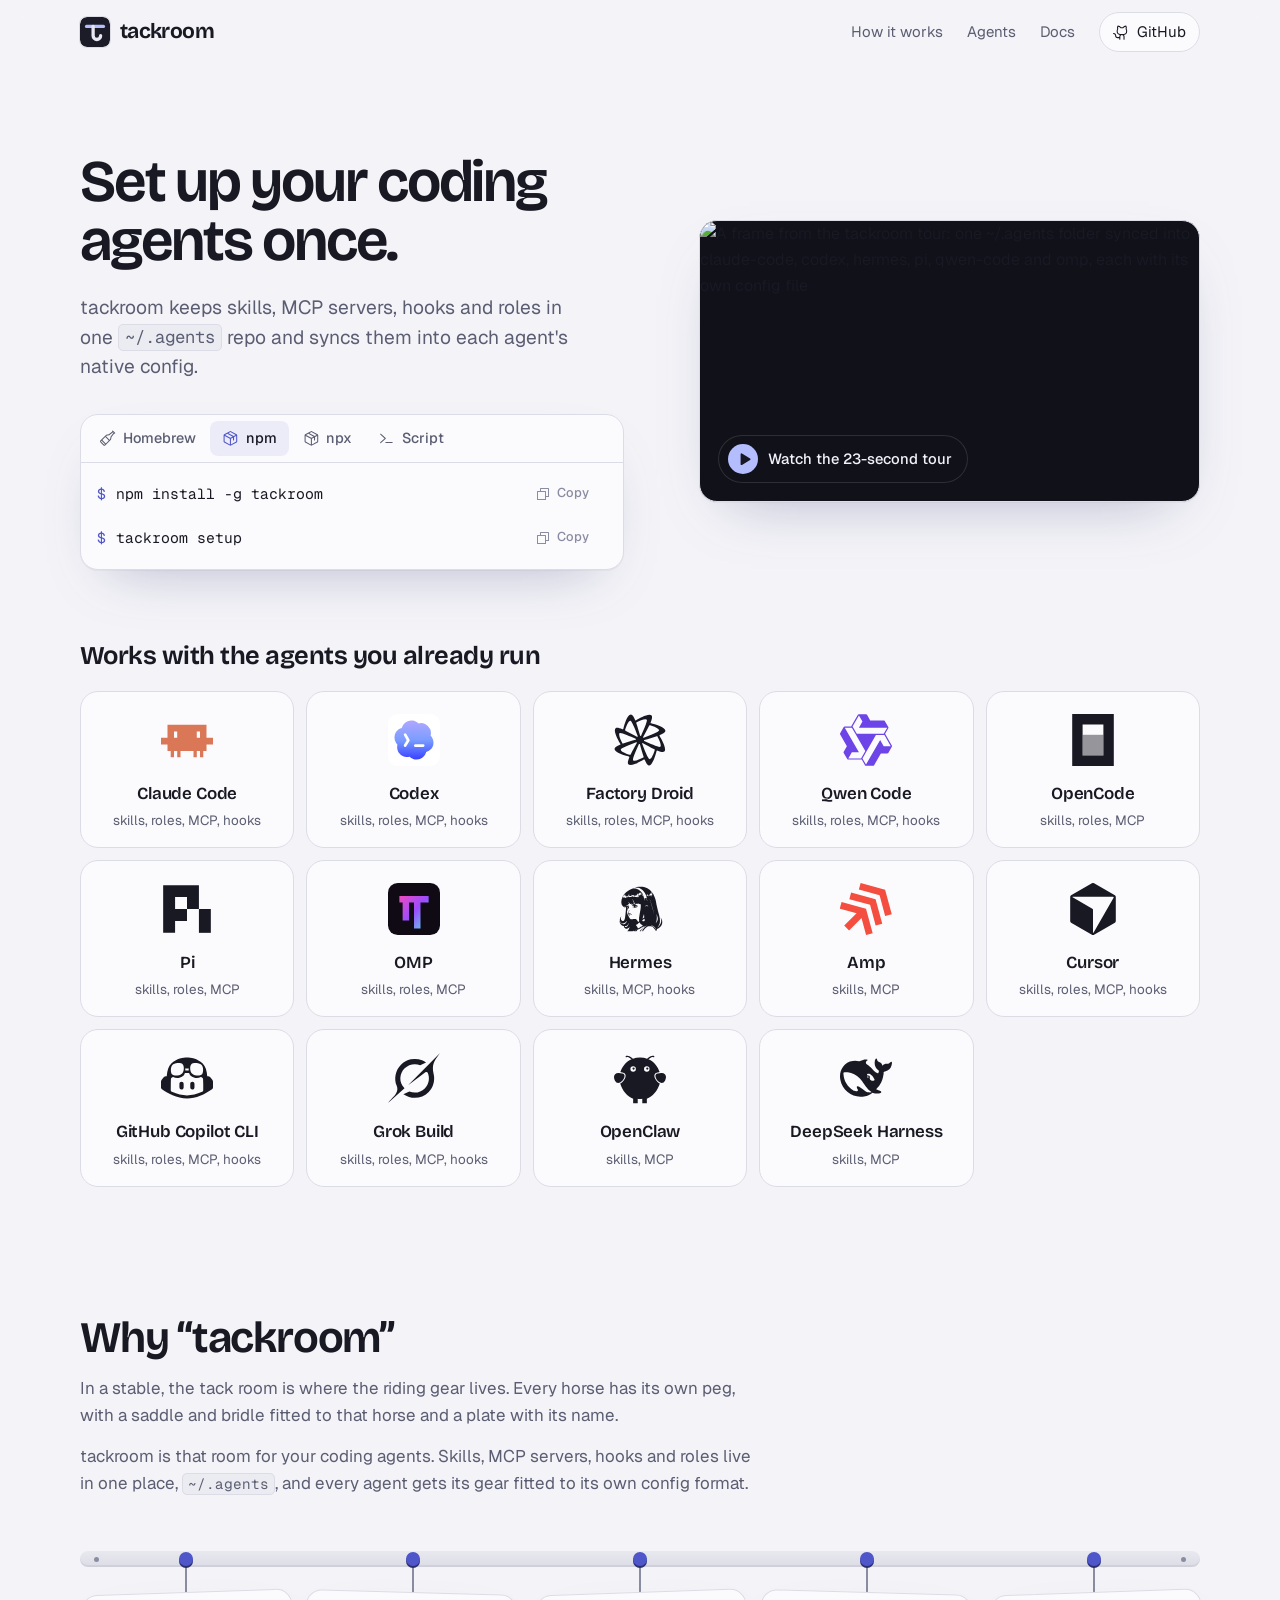
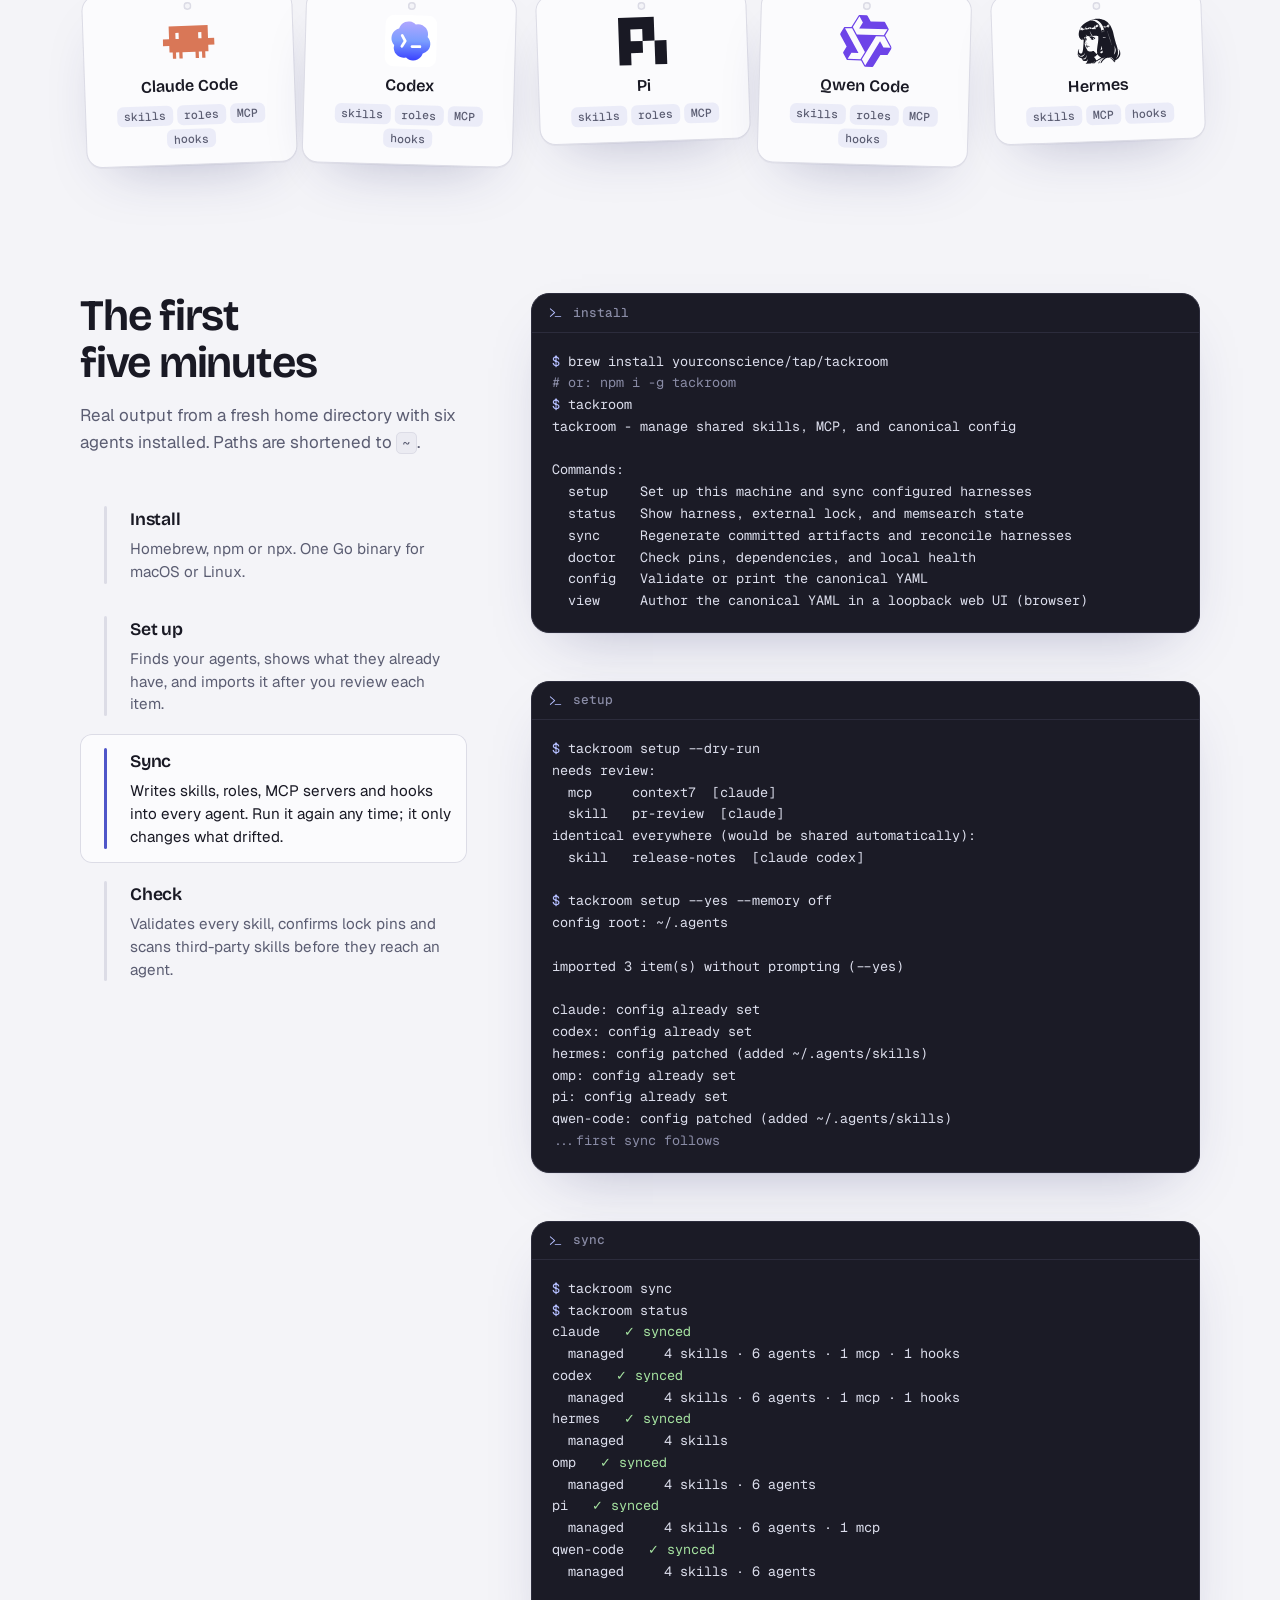
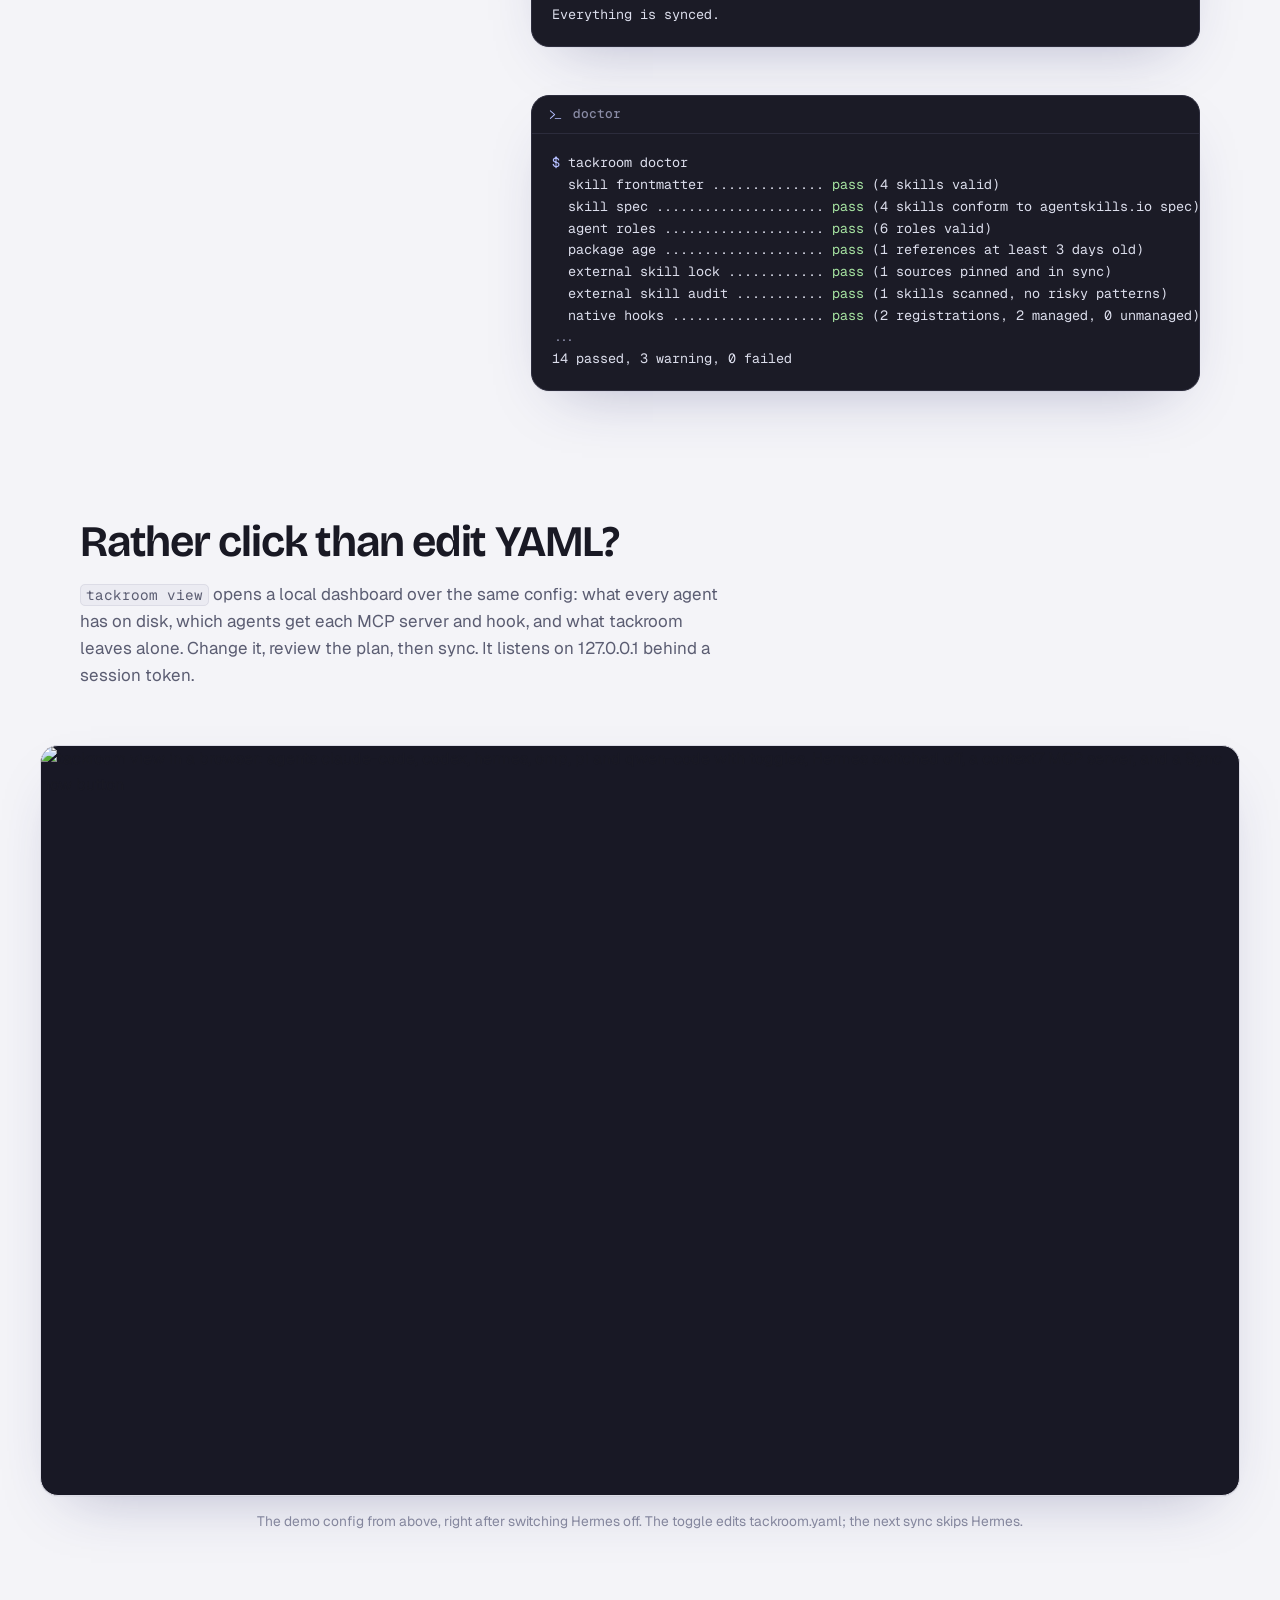
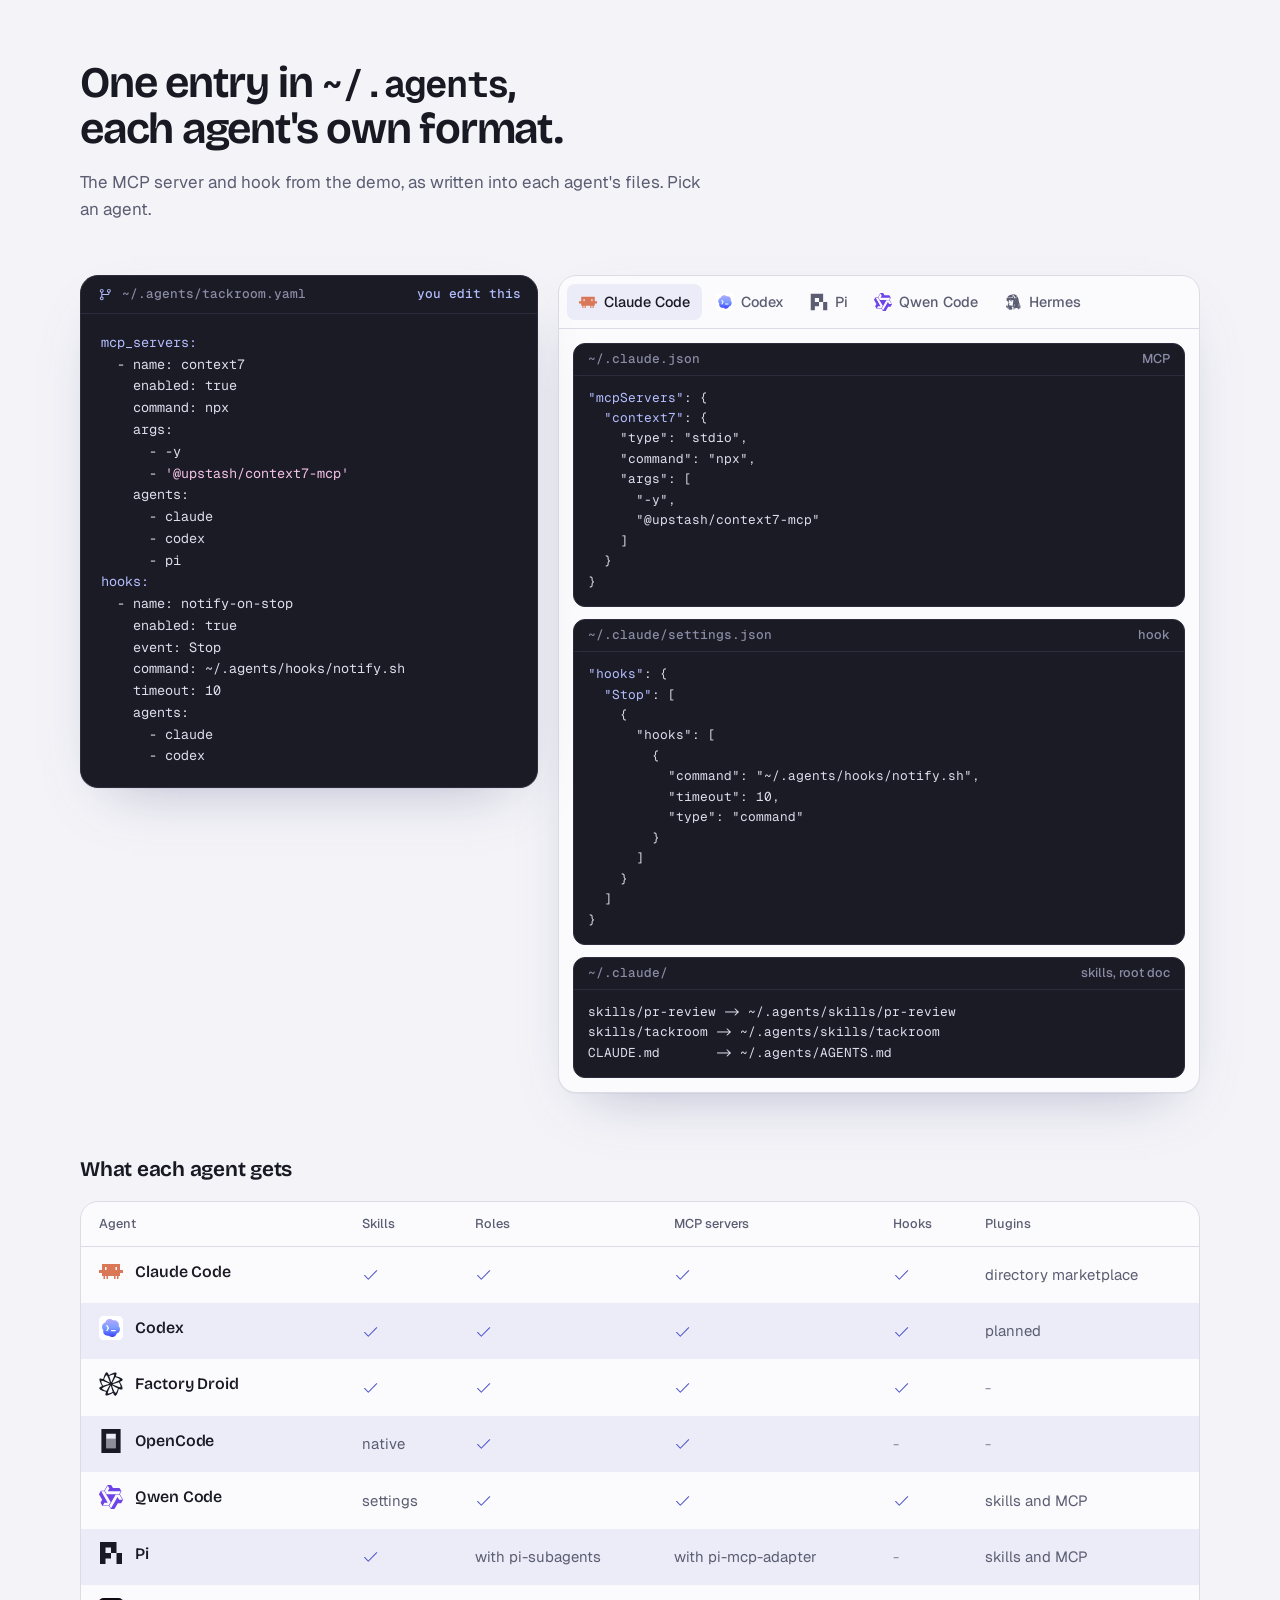
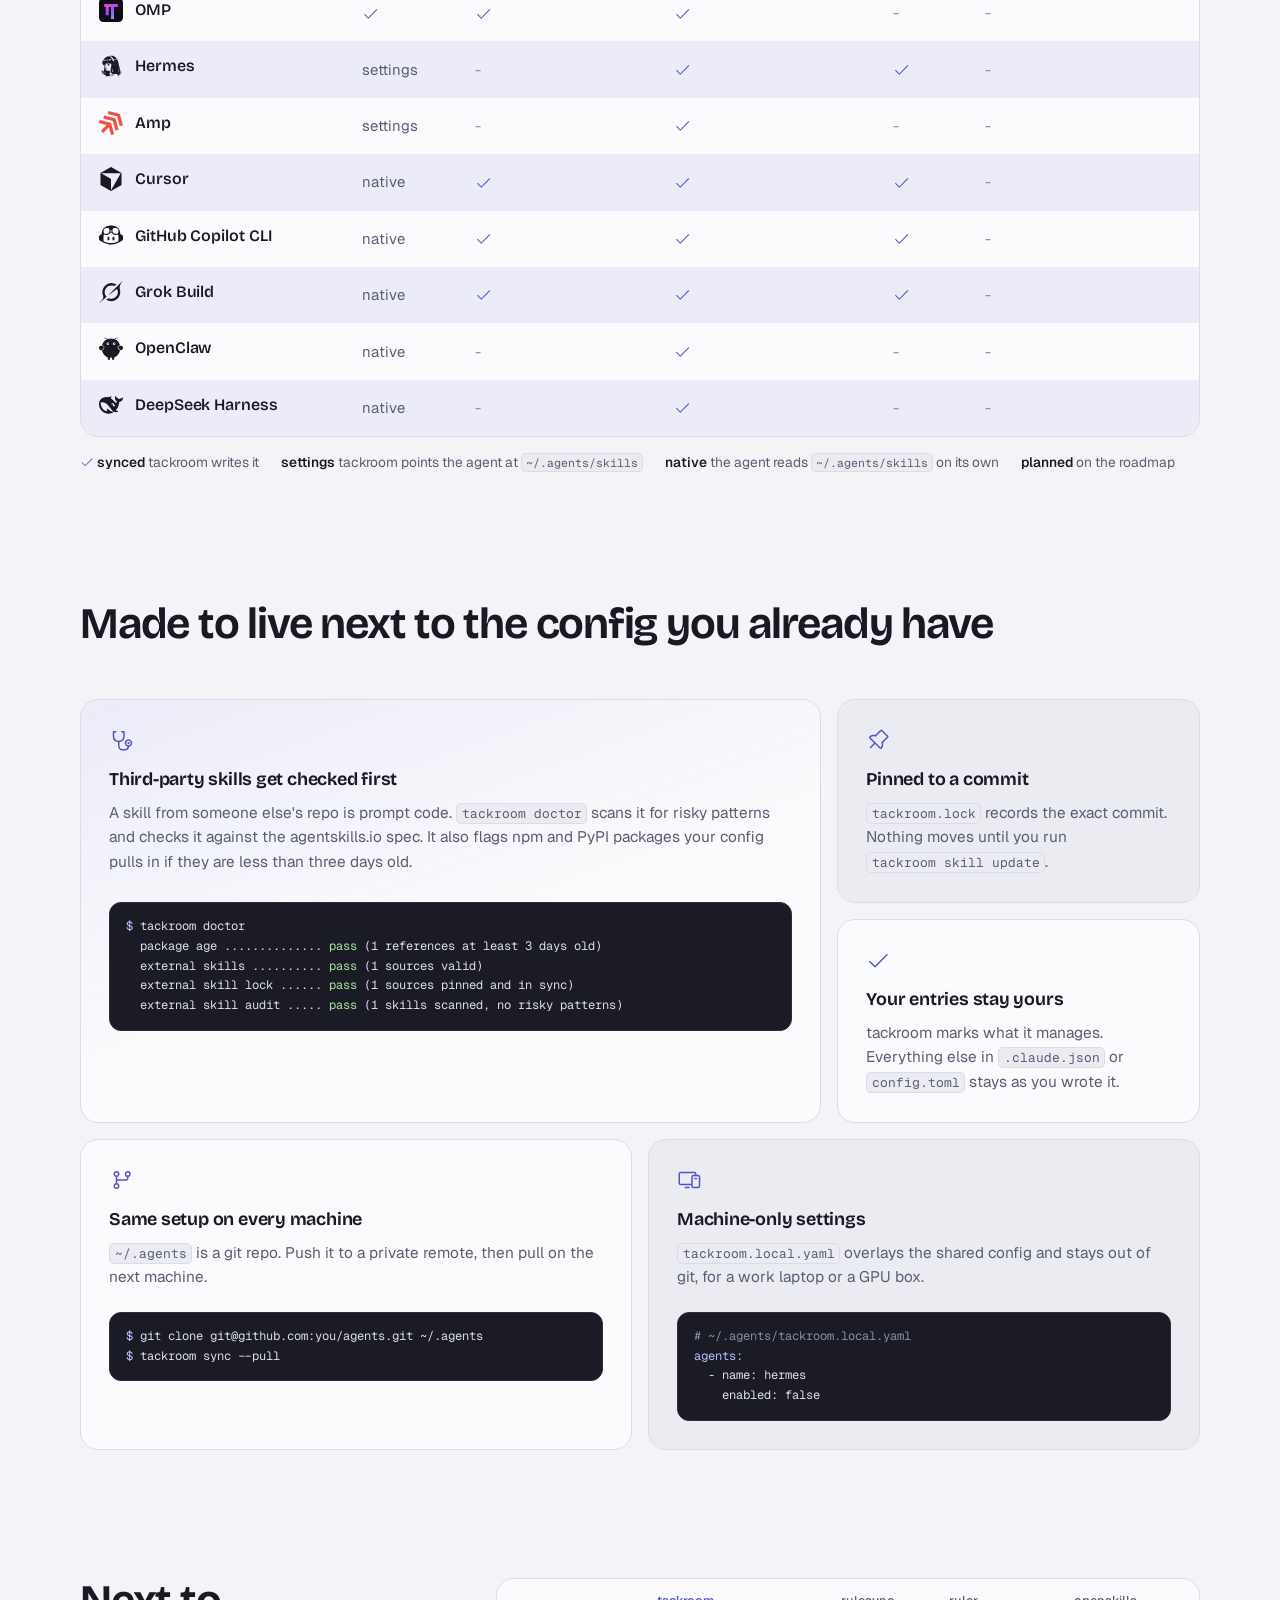
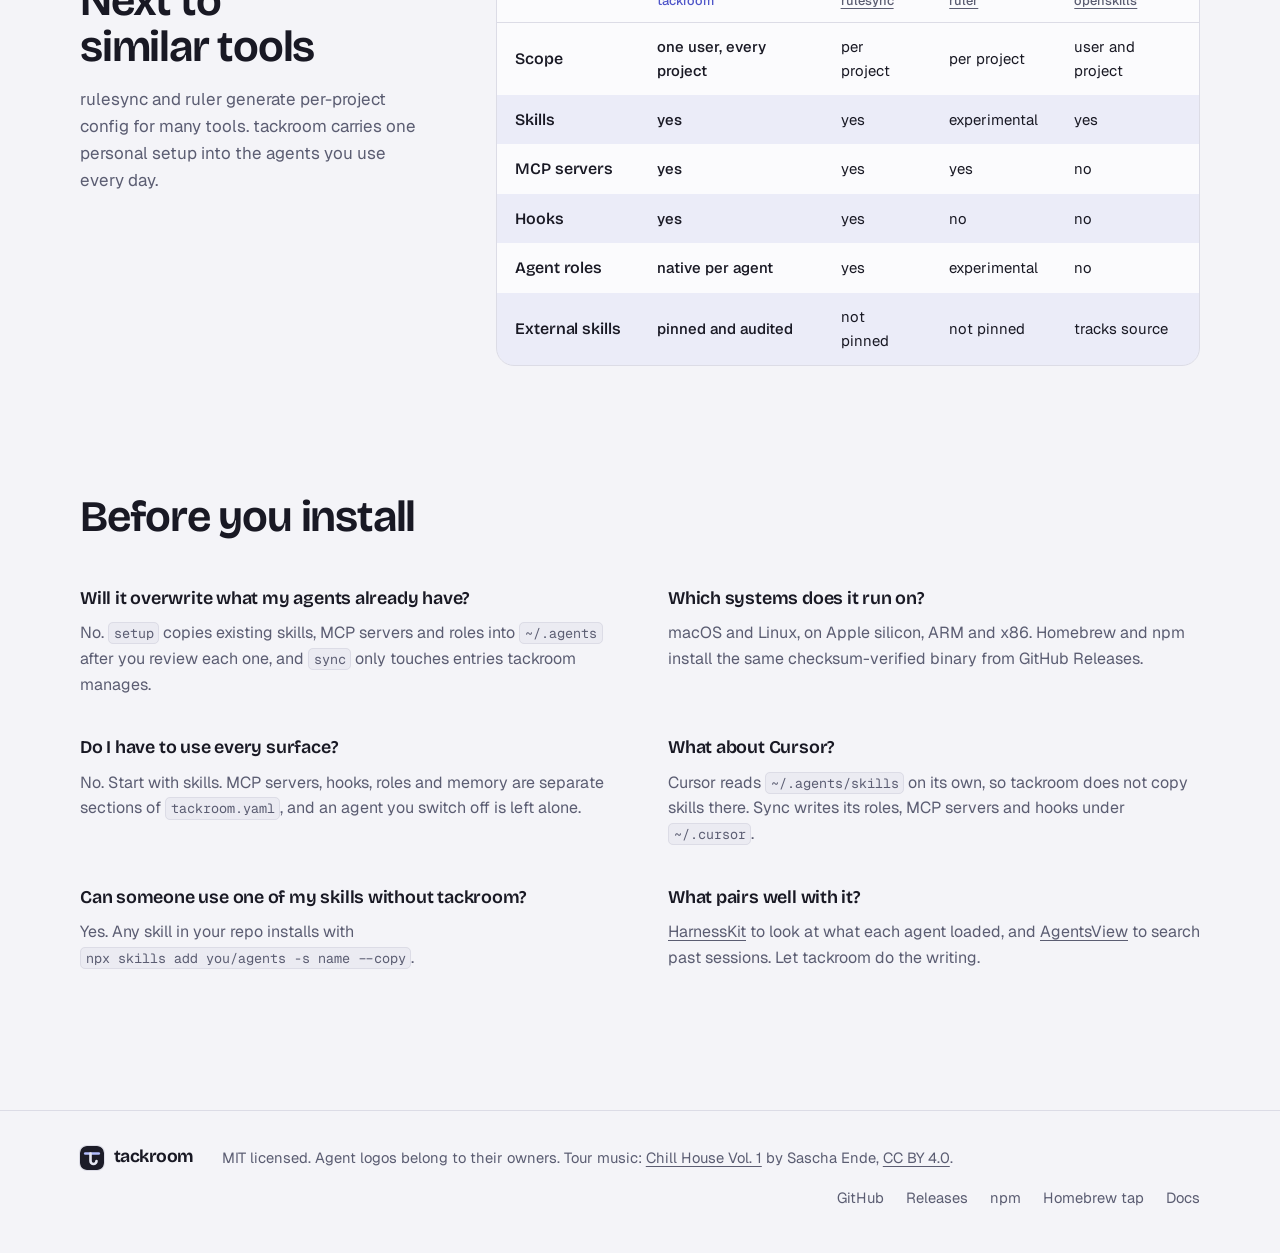
==== docs/site/index.html @ 09703a23 "Make the first setup succeed on an existing multi-agent home (#209) Co-authored-by: Kirill Korikov <" ====
<!doctype html>
<html lang="en">
<head>
<meta charset="utf-8">
<meta name="viewport" content="width=device-width, initial-scale=1, viewport-fit=cover">
<title>tackroom: one ~/.agents repo for every coding agent</title>
<meta name="description" content="tackroom keeps skills, MCP servers, hooks and roles in one ~/.agents repo and syncs them into each coding agent's native config. Install with Homebrew or npm.">
<meta name="color-scheme" content="light dark">
<meta name="theme-color" content="#f4f4f8" media="(prefers-color-scheme: light)">
<meta name="theme-color" content="#13131b" media="(prefers-color-scheme: dark)">
<meta property="og:title" content="tackroom">
<meta property="og:description" content="One ~/.agents repo, synced into Claude Code, Codex, Pi, Qwen Code, Hermes and more, in each agent's own format.">
<meta property="og:type" content="website">
<meta property="og:url" content="https://yourconscience.github.io/tackroom/">
<meta property="og:image" content="https://yourconscience.github.io/tackroom/brag.jpg">
<meta name="twitter:card" content="summary_large_image">
<link rel="icon" href="data:image/svg+xml,%3Csvg xmlns=%22http://www.w3.org/2000/svg%22 viewBox=%220 0 64 64%22%3E%3Crect width=%2264%22 height=%2264%22 rx=%2215%22 fill=%22%231c1c28%22/%3E%3Cpath d=%22M14 20H50%22 stroke=%22%23b4befe%22 stroke-width=%227%22 stroke-linecap=%22round%22/%3E%3Cpath d=%22M28 20V40a8 8 0 0 0 16 0%22 fill=%22none%22 stroke=%22%23e6e7f2%22 stroke-width=%227%22 stroke-linecap=%22round%22/%3E%3C/svg%3E">
<link rel="preconnect" href="https://fonts.googleapis.com">
<link rel="preconnect" href="https://fonts.gstatic.com" crossorigin>
<link href="https://fonts.googleapis.com/css2?family=Bricolage+Grotesque:opsz,wght@12..96,500..700&family=Geist:wght@400..600&family=Geist+Mono:wght@400..500&display=swap" rel="stylesheet">
<link rel="preload" as="image" href="brag.jpg">
<style>
  :root {
    --bg: #f4f4f8;
    --bg-2: #ebebf2;
    --surface: #fbfbfd;
    --line: #dcdce6;
    --text: #191924;
    --muted: #5b5d72;
    --faint: #8a8ca1;
    --accent: #4f56c9;
    --accent-ink: #fbfbfd;
    --accent-soft: rgba(79, 86, 201, .09);
    --code-bg: #1b1b26;
    --code-line: #2c2c3c;
    --code-text: #dcdeec;
    --code-dim: #8a8ca6;
    --code-ok: #a6e3a1;
    --code-warn: #f9e2af;
    --code-key: #b4befe;
    --shadow: 0 1px 0 rgba(30, 30, 60, .04), 0 24px 60px -30px rgba(40, 44, 110, .35);
    --r-lg: 18px;
    --r-md: 12px;
    --r-sm: 8px;
    --gutter: clamp(16px, 4vw, 40px);
    --display: "Bricolage Grotesque", ui-sans-serif, system-ui, sans-serif;
    --sans: "Geist", ui-sans-serif, system-ui, -apple-system, sans-serif;
    --mono: "Geist Mono", ui-monospace, "SF Mono", Menlo, monospace;
    --ease: cubic-bezier(.16, 1, .3, 1);
    --hermes-bg: transparent;
    --hermes-ink: currentColor;
  }
  @media (prefers-color-scheme: dark) {
    :root {
      --bg: #13131b;
      --bg-2: #181822;
      --surface: #1c1c28;
      --line: #2a2a39;
      --text: #e6e7f2;
      --muted: #a0a2b9;
      --faint: #6f7189;
      --accent: #b4befe;
      --accent-ink: #171725;
      --accent-soft: rgba(180, 190, 254, .08);
      --code-bg: #171721;
      --code-line: #272735;
      --shadow: 0 1px 0 rgba(255, 255, 255, .03), 0 30px 70px -34px rgba(0, 0, 0, .7);
      --hermes-bg: #f5f5f7;
      --hermes-ink: #141418;
    }
  }

  *, *::before, *::after { box-sizing: border-box; }
  html { scroll-behavior: smooth; -webkit-text-size-adjust: 100%; }
  body {
    margin: 0;
    background: var(--bg);
    color: var(--text);
    font: 400 16px/1.6 var(--sans);
    -webkit-font-smoothing: antialiased;
    text-rendering: optimizeLegibility;
  }
  img, video { display: block; max-width: 100%; height: auto; }
  a { color: inherit; text-underline-offset: 3px; text-decoration-thickness: 1px; }
  a:hover { color: var(--accent); }
  :focus-visible { outline: 2px solid var(--accent); outline-offset: 3px; border-radius: 4px; }
  code { font-family: var(--mono); font-size: .9em; }
  p code, li code, dd code, td code { padding: .08em .35em; border-radius: 5px; background: var(--bg-2); border: 1px solid var(--line); font-size: .84em; white-space: nowrap; }
  h1, h2, h3 { font-family: var(--display); font-weight: 650; margin: 0; text-wrap: balance; }
  h2 { font-size: clamp(1.85rem, 3.4vw, 2.75rem); line-height: 1.06; letter-spacing: -.028em; }
  h3 { font-size: 1.12rem; letter-spacing: -.012em; line-height: 1.25; }
  p { margin: 0; text-wrap: pretty; }
  .icon { width: 1em; height: 1em; fill: currentColor; flex: none; }
  .sr-only { position: absolute; width: 1px; height: 1px; padding: 0; margin: -1px; overflow: hidden; clip: rect(0 0 0 0); white-space: nowrap; border: 0; }
  .skip { position: absolute; left: 12px; top: -48px; padding: 8px 14px; border-radius: var(--r-sm); background: var(--accent); color: var(--accent-ink); z-index: 20; }
  .skip:focus { top: 12px; }

  .wrap { width: 100%; max-width: 1200px; margin-inline: auto; padding-inline: var(--gutter); }
  section { padding-block: clamp(72px, 10vw, 128px) 0; }
  .lead { color: var(--muted); font-size: 1.06rem; max-width: 60ch; margin-top: 16px; }
  .note { color: var(--faint); font-size: .86rem; margin-top: 14px; }

  /* nav */
  .nav { position: sticky; top: 0; z-index: 10; background: color-mix(in srgb, var(--bg) 82%, transparent); backdrop-filter: saturate(1.4) blur(12px); -webkit-backdrop-filter: saturate(1.4) blur(12px); border-bottom: 1px solid transparent; transition: border-color .3s var(--ease); }
  .nav.is-stuck { border-bottom-color: var(--line); }
  .nav .wrap { display: flex; align-items: center; gap: 28px; height: 64px; }
  .brand { font-family: var(--display); font-weight: 680; font-size: 1.32rem; letter-spacing: -.03em; text-decoration: none; }
  .brand:hover { color: inherit; }
  .nav-links { display: flex; gap: 24px; margin-left: auto; align-items: center; font-size: .94rem; color: var(--muted); }
  .nav-links a { text-decoration: none; }
  .nav-links .gh { display: inline-flex; align-items: center; gap: 7px; padding: 7px 13px; border: 1px solid var(--line); border-radius: 999px; color: var(--text); background: var(--surface); transition: border-color .2s var(--ease), transform .2s var(--ease); }
  .nav-links .gh:hover { border-color: var(--accent); }
  .nav-links .gh:active { transform: translateY(1px); }
  .nav-links .gh .icon { font-size: 1.05rem; }

  /* hero */
  .hero { display: grid; grid-template-columns: minmax(0, 1.12fr) minmax(0, 1fr); gap: clamp(32px, 4.5vw, 64px); align-items: center; padding-block: clamp(40px, 7vw, 88px) 0; }
  .hero h1 { font-size: clamp(2.6rem, 4.6vw, 3.9rem); line-height: 1; letter-spacing: -.038em; font-weight: 640; }
  .hero .sub { margin-top: 22px; font-size: clamp(1.06rem, 1.5vw, 1.2rem); line-height: 1.55; color: var(--muted); max-width: 34rem; }
  .hero .sub code { font-size: .9em; }

  .install { margin-top: 32px; max-width: 34rem; border: 1px solid var(--line); border-radius: var(--r-lg); background: var(--surface); box-shadow: var(--shadow); overflow: hidden; }
  .tabs { display: flex; gap: 2px; padding: 6px; border-bottom: 1px solid var(--line); overflow-x: auto; scrollbar-width: none; }
  .tabs::-webkit-scrollbar { display: none; }
  .tab { appearance: none; border: 0; background: transparent; color: var(--muted); font: 500 .9rem/1 var(--sans); padding: 9px 12px; border-radius: var(--r-sm); cursor: pointer; display: inline-flex; align-items: center; gap: 7px; white-space: nowrap; transition: color .2s var(--ease), background .2s var(--ease); }
  .tab .icon { font-size: 1.05rem; }
  .tab:hover { color: var(--text); }
  .tab[aria-selected="true"] { color: var(--text); background: var(--accent-soft); }
  .tab[aria-selected="true"] .icon { color: var(--accent); }
  .cmds { padding: 10px 8px 10px 16px; display: grid; grid-template-columns: minmax(0, 1fr); gap: 2px; }
  .cmd { display: flex; align-items: center; gap: 10px; min-height: 42px; font-family: var(--mono); font-size: .92rem; }
  .cmd .p { color: var(--accent); user-select: none; }
  .cmd code { flex: 1; min-width: 0; overflow-x: auto; white-space: nowrap; scrollbar-width: none; font-size: 1em; transition: opacity .18s var(--ease), transform .25s var(--ease); }
  .cmd code::-webkit-scrollbar { display: none; }
  .cmd code.is-swapping { opacity: 0; transform: translateY(4px); }
  .cmd[hidden] { display: none; }
  .copy { appearance: none; flex: none; display: inline-flex; align-items: center; gap: 6px; height: 34px; padding: 0 11px; border: 1px solid transparent; border-radius: var(--r-sm); background: transparent; color: var(--faint); font: 500 .8rem/1 var(--sans); cursor: pointer; transition: color .2s var(--ease), background .2s var(--ease), border-color .2s var(--ease), transform .12s var(--ease); }
  .copy:hover { color: var(--text); background: var(--bg-2); }
  .copy:active { transform: scale(.96); }
  .copy .icon { font-size: 1rem; }
  .copy .ok { display: none; }
  .copy.is-done { color: var(--accent); }
  .copy.is-done .ok { display: block; }
  .copy.is-done .cp { display: none; }
  .copy .label { min-width: 3.6em; text-align: left; }

  .film { position: relative; margin: 0; border-radius: var(--r-lg); overflow: hidden; background: #11111a; box-shadow: var(--shadow); border: 1px solid var(--line); aspect-ratio: 16 / 9; }
  .film > button { all: unset; position: absolute; inset: 0; cursor: pointer; display: block; }
  .film img, .film video { width: 100%; height: 100%; object-fit: cover; }
  .film img { transition: transform .9s var(--ease), filter .5s var(--ease); }
  .film > button:hover img { transform: scale(1.015); filter: brightness(1.04); }
  .play { position: absolute; left: 18px; bottom: 18px; display: inline-flex; align-items: center; gap: 10px; padding: 9px 16px 9px 10px; border-radius: 999px; background: rgba(19, 19, 27, .72); color: #f1f2fa; font: 500 .92rem/1 var(--sans); backdrop-filter: blur(10px); -webkit-backdrop-filter: blur(10px); box-shadow: inset 0 0 0 1px rgba(255, 255, 255, .12); transition: background .2s var(--ease), transform .2s var(--ease); }
  .play .disc { display: grid; place-items: center; width: 30px; height: 30px; border-radius: 50%; background: #b4befe; color: #171725; }
  .play .disc .icon { font-size: .9rem; margin-left: 2px; }
  .film > button:hover .play { background: rgba(19, 19, 27, .86); }
  .film > button:focus-visible { outline: 2px solid var(--accent); outline-offset: -4px; border-radius: var(--r-lg); }
  .film > button:active .play { transform: scale(.98); }


  /* brand mark */
  .brand { display: inline-flex; align-items: center; gap: 10px; }
  .brand .mark { width: 30px; height: 30px; flex: none; border-radius: 7px; box-shadow: 0 0 0 1px var(--line); }
  footer .brand .mark { width: 24px; height: 24px; }

  /* name: a rail of pegs, one nameplate per agent */
  .name { display: grid; gap: clamp(28px, 4vw, 44px); }
  .name-copy { display: grid; gap: 14px; max-width: 62ch; }
  .name-copy p { color: var(--muted); font-size: 1.06rem; }
  .wall { position: relative; padding-top: 10px; }
  .rail { position: absolute; left: 0; right: 0; top: 10px; height: 16px; border-radius: 8px; background: linear-gradient(180deg, color-mix(in srgb, var(--line) 60%, var(--surface)), var(--line)); box-shadow: inset 0 -2px 0 rgba(0, 0, 0, .06); display: flex; justify-content: space-between; padding: 0 14px; align-items: center; }
  .rail span { width: 5px; height: 5px; border-radius: 50%; background: var(--faint); }
  .pegs { list-style: none; margin: 0; padding: 0; display: grid; grid-template-columns: repeat(5, minmax(0, 1fr)); gap: 16px; position: relative; }
  .pegs li { display: flex; flex-direction: column; align-items: center; min-width: 0; }
  .peg { width: 14px; height: 14px; margin-top: 1px; border-radius: 50%; background: var(--accent); box-shadow: 0 2px 0 color-mix(in srgb, var(--accent) 55%, #000); position: relative; z-index: 1; }
  .cord { width: 2px; height: 26px; background: var(--faint); }
  .plate { width: 100%; display: flex; flex-direction: column; align-items: center; gap: 6px; padding: 22px 12px 16px; border-radius: 16px; border: 1px solid var(--line); background: var(--surface); box-shadow: var(--shadow); position: relative; transform-origin: 50% -26px; transition: transform .5s var(--ease); }
  .plate::before { content: ""; position: absolute; top: 9px; left: 50%; width: 8px; height: 8px; margin-left: -4px; border-radius: 50%; background: var(--bg); box-shadow: inset 0 0 0 1.5px var(--line); }
  .pegs li:nth-child(odd) .plate { transform: rotate(-2deg); }
  .pegs li:nth-child(even) .plate { transform: rotate(1.6deg); }
  .pegs li:hover .plate { transform: rotate(0); }
  .plate b { font-family: var(--display); font-weight: 600; font-size: 1.02rem; text-align: center; }
  .gear { display: flex; flex-wrap: wrap; justify-content: center; gap: 4px; }
  .gear i { font: 500 .72rem/1 var(--mono); font-style: normal; color: var(--muted); padding: 4px 7px; border-radius: 6px; background: var(--accent-soft); }
  @media (max-width: 920px) { .pegs { grid-template-columns: repeat(3, minmax(0, 1fr)); row-gap: 8px; } .rail { display: none; } }
  @media (max-width: 560px) { .pegs { grid-template-columns: repeat(2, minmax(0, 1fr)); } .pegs li:last-child:nth-child(odd) { grid-column: 1 / -1; } .pegs li:last-child:nth-child(odd) .plate { max-width: calc(50% - 8px); } }

  /* agent board */
  .board { padding-block: clamp(48px, 6vw, 72px) 0; }
  .board-title { font-size: clamp(1.3rem, 2vw, 1.6rem); letter-spacing: -.02em; color: var(--text); }
  .board-grid { list-style: none; margin: 22px 0 0; padding: 0; display: grid; grid-template-columns: repeat(5, minmax(0, 1fr)); gap: 12px; }
  .board-grid li { display: flex; flex-direction: column; align-items: center; text-align: center; gap: 4px; padding: 22px 12px 18px; border: 1px solid var(--line); border-radius: var(--r-lg); background: var(--surface); transition: border-color .25s var(--ease), transform .25s var(--ease); }
  .board-grid li:hover { border-color: color-mix(in srgb, var(--accent) 55%, var(--line)); transform: translateY(-2px); }
  .board-grid b { margin-top: 10px; font-family: var(--display); font-weight: 600; font-size: 1.06rem; letter-spacing: -.01em; }
  .board-grid span { color: var(--muted); font-size: .84rem; line-height: 1.35; }
  .ag-big { width: 52px; height: 52px; }
  .ag { width: 20px; height: 20px; flex: none; vertical-align: middle; }
  .agent-cell { display: inline-flex; align-items: center; gap: 12px; }
  .agent-cell .ag { width: 24px; height: 24px; }
  .ex-out .tab .ag { width: 18px; height: 18px; }
  @media (max-width: 920px) { .board-grid { grid-template-columns: repeat(3, minmax(0, 1fr)); } }
  @media (max-width: 560px) { .board-grid { grid-template-columns: repeat(2, minmax(0, 1fr)); } .ag-big { width: 44px; height: 44px; } }

  /* first run */
  .run { display: grid; grid-template-columns: minmax(0, 4.4fr) minmax(0, 7.6fr); gap: clamp(32px, 5vw, 80px); align-items: start; }
  .run-side { position: sticky; top: 104px; }
  .steps { list-style: none; margin: 36px 0 0; padding: 0; display: grid; gap: 4px; }
  .steps a { display: grid; grid-template-columns: 22px 1fr; gap: 4px 14px; padding: 14px 16px 14px 14px; border-radius: var(--r-md); text-decoration: none; color: var(--muted); transition: background .35s var(--ease), color .35s var(--ease); }
  .steps a::before { content: ""; grid-row: 1 / span 2; width: 3px; justify-self: center; border-radius: 3px; background: var(--line); transition: background .35s var(--ease); }
  .steps b { font-family: var(--display); font-weight: 620; font-size: 1.1rem; color: var(--text); letter-spacing: -.01em; }
  .steps span { font-size: .95rem; line-height: 1.5; }
  .steps .is-active a { background: var(--surface); color: var(--text); box-shadow: inset 0 0 0 1px var(--line); }
  .steps .is-active a::before { background: var(--accent); }
  .run-outs { display: grid; grid-template-columns: minmax(0, 1fr); gap: clamp(28px, 4vw, 48px); min-width: 0; }
  .out-text { position: absolute; width: 1px; height: 1px; overflow: hidden; clip: rect(0 0 0 0); white-space: nowrap; }
  .term { margin: 0; border-radius: var(--r-lg); background: var(--code-bg); border: 1px solid var(--code-line); box-shadow: var(--shadow); overflow: hidden; }
  .term-head { display: flex; align-items: center; gap: 10px; padding: 11px 16px; border-bottom: 1px solid var(--code-line); color: var(--code-dim); font: 500 .8rem/1 var(--mono); }
  .term-head .icon { font-size: .95rem; color: var(--code-key); }
  .term pre { margin: 0; padding: 18px 20px 20px; overflow-x: auto; color: var(--code-text); font: 400 .84rem/1.62 var(--mono); tab-size: 2; }
  .term .c { color: var(--code-dim); }
  .term .k { color: var(--code-key); }
  .term .g { color: var(--code-ok); }
  .term .y { color: var(--code-warn); }
  .term .s { color: #f5c2e7; }
  .out { min-width: 0; }

  /* view */
  .view-head { max-width: 46rem; }
  .shot { margin: clamp(32px, 5vw, 56px) auto 0; width: min(1320px, calc(100% - 2 * var(--gutter))); }
  .shot img { width: 100%; border-radius: var(--r-lg); border: 1px solid var(--line); box-shadow: var(--shadow); background: #181825; }
  .shot figcaption { margin-top: 14px; color: var(--faint); font-size: .86rem; text-align: center; padding-inline: var(--gutter); }

  /* explorer */
  .ex-head { max-width: 44rem; }
  .ex { margin-top: clamp(32px, 5vw, 52px); display: grid; grid-template-columns: minmax(0, 5fr) minmax(0, 7fr); gap: 20px; align-items: start; }
  .ex-src { position: sticky; top: 96px; }
  .ex-src .term-head .tag { margin-left: auto; color: var(--code-key); }
  .ex-out { border: 1px solid var(--line); border-radius: var(--r-lg); background: var(--surface); box-shadow: var(--shadow); overflow: hidden; }
  .ex-out .tabs { padding: 8px; }
  .ex-panel { padding: 14px; display: grid; gap: 12px; }
  .ex-panel[hidden] { display: none; }
  .ex-panel.is-entering { animation: fade .35s var(--ease) both; }
  .file { border-radius: var(--r-md); background: var(--code-bg); border: 1px solid var(--code-line); overflow: hidden; }
  .file .term-head { padding: 9px 14px; }
  .file .term-head .what { margin-left: auto; font-family: var(--sans); color: var(--code-dim); }
  .file pre { margin: 0; padding: 12px 14px 14px; overflow-x: auto; color: var(--code-text); font: 400 .8rem/1.6 var(--mono); }
  .file .k { color: var(--code-key); }
  .file .c { color: var(--code-dim); }
  .file .s { color: #f5c2e7; }
  .ex-note { padding: 0 4px 4px; color: var(--muted); font-size: .9rem; }

  .matrix { margin-top: clamp(40px, 6vw, 64px); }
  .matrix h3 { font-size: 1.3rem; }
  .tablewrap { margin-top: 18px; overflow-x: auto; border: 1px solid var(--line); border-radius: var(--r-lg); background: var(--surface); }
  table { border-collapse: collapse; width: 100%; min-width: 640px; font-size: .93rem; }
  th, td { text-align: left; padding: 12px 18px; vertical-align: middle; }
  thead th { font: 500 .8rem/1.2 var(--sans); color: var(--muted); padding-block: 14px; border-bottom: 1px solid var(--line); }
  tbody tr:nth-child(even) { background: var(--accent-soft); }
  tbody th { font-weight: 560; font-family: var(--display); font-size: 1rem; letter-spacing: -.005em; white-space: nowrap; }
  td .yes { color: var(--accent); font-size: 1.05rem; vertical-align: -3px; }
  td .t { color: var(--muted); }
  td .no { color: var(--faint); }
  .legend { margin-top: 14px; display: flex; flex-wrap: wrap; gap: 8px 22px; color: var(--muted); font-size: .86rem; }
  .legend b { font-weight: 560; color: var(--text); }

  /* bento */
  .bento { margin-top: clamp(32px, 5vw, 52px); display: grid; grid-template-columns: repeat(6, minmax(0, 1fr)); gap: 16px; }
  .cell { border-radius: var(--r-lg); border: 1px solid var(--line); background: var(--surface); padding: clamp(20px, 2.4vw, 28px); display: flex; flex-direction: column; gap: 10px; min-width: 0; }
  .cell p { color: var(--muted); font-size: .96rem; }
  .cell .mark { font-size: 1.5rem; color: var(--accent); margin-bottom: 6px; }
  .cell .term { margin-top: auto; box-shadow: none; border-radius: var(--r-md); }
  .cell .term pre { font-size: .76rem; padding: 14px 16px; }
  .c-audit { grid-column: span 4; grid-row: span 2; background: linear-gradient(160deg, var(--accent-soft), transparent 55%), var(--surface); }
  .c-audit .term { margin-top: 18px; }
  .c-pin { grid-column: span 2; background: var(--bg-2); }
  .c-own { grid-column: span 2; }
  .c-sync { grid-column: span 3; }
  .c-local { grid-column: span 3; background: var(--bg-2); }
  .c-sync .term, .c-local .term { margin-top: 12px; }

  /* compare */
  .compare { display: grid; grid-template-columns: minmax(0, 4fr) minmax(0, 8fr); gap: clamp(28px, 5vw, 72px); align-items: start; }
  .compare .tablewrap { margin-top: 0; }
  .compare table { min-width: 560px; }
  .compare td.us { color: var(--text); font-weight: 520; }
  .compare thead th a { color: var(--muted); }
  .compare thead th.us { color: var(--accent); }

  /* faq */
  .faq { margin-top: clamp(28px, 4vw, 44px); display: grid; grid-template-columns: repeat(2, minmax(0, 1fr)); gap: 36px 56px; }
  .faq div { min-width: 0; }
  .faq dt { font-family: var(--display); font-weight: 620; font-size: 1.12rem; letter-spacing: -.012em; }
  .faq dd { margin: 8px 0 0; color: var(--muted); }

  footer { margin-top: clamp(80px, 11vw, 140px); border-top: 1px solid var(--line); }
  footer .wrap { display: flex; flex-wrap: wrap; align-items: center; gap: 14px 28px; padding-block: 32px 44px; color: var(--muted); font-size: .92rem; }
  footer .brand { font-size: 1.1rem; color: var(--text); }
  footer nav { display: flex; flex-wrap: wrap; gap: 10px 22px; margin-left: auto; }
  footer nav a { text-decoration: none; }

  @keyframes rise { from { opacity: 0; transform: translateY(14px); } to { opacity: 1; transform: none; } }
  @keyframes fade { from { opacity: 0; transform: translateY(6px); } to { opacity: 1; transform: none; } }
  @media (prefers-reduced-motion: no-preference) {
    .rise { animation: rise .8s var(--ease) both; animation-delay: calc(var(--i, 0) * 90ms); }
    @supports (animation-timeline: view()) {
      .shot img { animation: lift linear both; animation-timeline: view(); animation-range: entry 0% cover 40%; }
      @keyframes lift { from { transform: translateY(48px) scale(.97); opacity: .4; } to { transform: none; opacity: 1; } }
    }
  }
  @media (prefers-reduced-motion: reduce) {
    html { scroll-behavior: auto; }
    *, *::before, *::after { transition-duration: 0s !important; animation: none !important; }
  }

  @media (max-width: 920px) {
    .hero { grid-template-columns: minmax(0, 1fr); }
    .run { grid-template-columns: minmax(0, 1fr); }
    .run-side { position: static; }
    .steps { display: none; }
    .out-text { position: static; width: auto; height: auto; overflow: visible; clip: auto; white-space: normal; margin-bottom: 14px; }
    .out-text h3 { font-size: 1.2rem; }
    .out-text p { margin-top: 6px; color: var(--muted); }
    .ex { grid-template-columns: minmax(0, 1fr); }
    .ex-src { position: static; }
    .bento { grid-template-columns: minmax(0, 1fr); }
    .c-audit, .c-pin, .c-own, .c-sync, .c-local { grid-column: auto; grid-row: auto; }
    .faq { grid-template-columns: minmax(0, 1fr); gap: 28px; }
    .compare { grid-template-columns: minmax(0, 1fr); }
  }
  @media (max-width: 640px) {
    .nav-links .hide-sm { display: none; }
    .nav .wrap { gap: 16px; }
    .install { border-radius: var(--r-md); }
    .cmd { font-size: .84rem; }
    .copy .label { display: none; }
    .install .tab { padding: 9px 10px; }
    .install .tab .icon { display: none; }
    .cmds { padding-left: 12px; }
    .play { left: 12px; bottom: 12px; font-size: .84rem; }
    .term pre { font-size: .76rem; padding: 14px 14px 16px; }
    footer nav { margin-left: 0; }
  }
</style>
</head>
<body>
<svg width="0" height="0" style="position:absolute" aria-hidden="true">
<!-- Agent marks: lobehub/lobe-icons (MIT) for Claude Code, Codex, Cursor, GitHub Copilot, Grok, OpenClaw, DeepSeek, Amp, Pi and Hermes; each project's own repo or site for OpenCode, OMP, Qwen Code and Factory. -->
<defs><linearGradient gradientUnits="userSpaceOnUse" id="tr-codex-grad" x1="12" x2="12" y1="3" y2="21"><stop stop-color="#B1A7FF"></stop><stop offset=".5" stop-color="#7A9DFF"></stop><stop offset="1" stop-color="#3941FF"></stop></linearGradient> <linearGradient id="tr-omp-grad" x1="0" y1="0" x2="1" y2="1"> <stop offset="0" stop-color="#ed4abf" /> <stop offset=".5" stop-color="#9b4dff" /> <stop offset="1" stop-color="#5ad8e6" /> </linearGradient> </defs>
<symbol id="a-claude-code" viewBox="0 0 24 24"><path clip-rule="evenodd" d="M20.998 10.949H24v3.102h-3v3.028h-1.487V20H18v-2.921h-1.487V20H15v-2.921H9V20H7.488v-2.921H6V20H4.487v-2.921H3V14.05H0V10.95h3V5h17.998v5.949zM6 10.949h1.488V8.102H6v2.847zm10.51 0H18V8.102h-1.49v2.847z" fill="#D97757" fill-rule="evenodd"></path></symbol>
<symbol id="a-codex" viewBox="0 0 24 24"><path d="M19.503 0H4.496A4.496 4.496 0 000 4.496v15.007A4.496 4.496 0 004.496 24h15.007A4.496 4.496 0 0024 19.503V4.496A4.496 4.496 0 0019.503 0z" fill="#fff"></path><path d="M9.064 3.344a4.578 4.578 0 012.285-.312c1 .115 1.891.54 2.673 1.275.01.01.024.017.037.021a.09.09 0 00.043 0 4.55 4.55 0 013.046.275l.047.022.116.057a4.581 4.581 0 012.188 2.399c.209.51.313 1.041.315 1.595a4.24 4.24 0 01-.134 1.223.123.123 0 00.03.115c.594.607.988 1.33 1.183 2.17.289 1.425-.007 2.71-.887 3.854l-.136.166a4.548 4.548 0 01-2.201 1.388.123.123 0 00-.081.076c-.191.551-.383 1.023-.74 1.494-.9 1.187-2.222 1.846-3.711 1.838-1.187-.006-2.239-.44-3.157-1.302a.107.107 0 00-.105-.024c-.388.125-.78.143-1.204.138a4.441 4.441 0 01-1.945-.466 4.544 4.544 0 01-1.61-1.335c-.152-.202-.303-.392-.414-.617a5.81 5.81 0 01-.37-.961 4.582 4.582 0 01-.014-2.298.124.124 0 00.006-.056.085.085 0 00-.027-.048 4.467 4.467 0 01-1.034-1.651 3.896 3.896 0 01-.251-1.192 5.189 5.189 0 01.141-1.6c.337-1.112.982-1.985 1.933-2.618.212-.141.413-.251.601-.33.215-.089.43-.164.646-.227a.098.098 0 00.065-.066 4.51 4.51 0 01.829-1.615 4.535 4.535 0 011.837-1.388zm3.482 10.565a.637.637 0 000 1.272h3.636a.637.637 0 100-1.272h-3.636zM8.462 9.23a.637.637 0 00-1.106.631l1.272 2.224-1.266 2.136a.636.636 0 101.095.649l1.454-2.455a.636.636 0 00.005-.64L8.462 9.23z" fill="url(#tr-codex-grad)"></path></symbol>
<symbol id="a-cursor" viewBox="0 0 24 24"><g fill="currentColor" fill-rule="evenodd"><path d="M22.106 5.68L12.5.135a.998.998 0 00-.998 0L1.893 5.68a.84.84 0 00-.419.726v11.186c0 .3.16.577.42.727l9.607 5.547a.999.999 0 00.998 0l9.608-5.547a.84.84 0 00.42-.727V6.407a.84.84 0 00-.42-.726zm-.603 1.176L12.228 22.92c-.063.108-.228.064-.228-.061V12.34a.59.59 0 00-.295-.51l-9.11-5.26c-.107-.062-.063-.228.062-.228h18.55c.264 0 .428.286.296.514z"></path></g></symbol>
<symbol id="a-copilot" viewBox="0 0 24 24"><g fill="currentColor" fill-rule="evenodd"><path d="M19.245 5.364c1.322 1.36 1.877 3.216 2.11 5.817.622 0 1.2.135 1.592.654l.73.964c.21.278.323.61.323.955v2.62c0 .339-.173.669-.453.868C20.239 19.602 16.157 21.5 12 21.5c-4.6 0-9.205-2.583-11.547-4.258-.28-.2-.452-.53-.453-.868v-2.62c0-.345.113-.679.321-.956l.73-.963c.392-.517.974-.654 1.593-.654l.029-.297c.25-2.446.81-4.213 2.082-5.52 2.461-2.54 5.71-2.851 7.146-2.864h.198c1.436.013 4.685.323 7.146 2.864zm-7.244 4.328c-.284 0-.613.016-.962.05-.123.447-.305.85-.57 1.108-1.05 1.023-2.316 1.18-2.994 1.18-.638 0-1.306-.13-1.851-.464-.516.165-1.012.403-1.044.996a65.882 65.882 0 00-.063 2.884l-.002.48c-.002.563-.005 1.126-.013 1.69.002.326.204.63.51.765 2.482 1.102 4.83 1.657 6.99 1.657 2.156 0 4.504-.555 6.985-1.657a.854.854 0 00.51-.766c.03-1.682.006-3.372-.076-5.053-.031-.596-.528-.83-1.046-.996-.546.333-1.212.464-1.85.464-.677 0-1.942-.157-2.993-1.18-.266-.258-.447-.661-.57-1.108-.32-.032-.64-.049-.96-.05zm-2.525 4.013c.539 0 .976.426.976.95v1.753c0 .525-.437.95-.976.95a.964.964 0 01-.976-.95v-1.752c0-.525.437-.951.976-.951zm5 0c.539 0 .976.426.976.95v1.753c0 .525-.437.95-.976.95a.964.964 0 01-.976-.95v-1.752c0-.525.437-.951.976-.951zM7.635 5.087c-1.05.102-1.935.438-2.385.906-.975 1.037-.765 3.668-.21 4.224.405.394 1.17.657 1.995.657h.09c.649-.013 1.785-.176 2.73-1.11.435-.41.705-1.433.675-2.47-.03-.834-.27-1.52-.63-1.813-.39-.336-1.275-.482-2.265-.394zm6.465.394c-.36.292-.6.98-.63 1.813-.03 1.037.24 2.06.675 2.47.968.957 2.136 1.104 2.776 1.11h.044c.825 0 1.59-.263 1.995-.657.555-.556.765-3.187-.21-4.224-.45-.468-1.335-.804-2.385-.906-.99-.088-1.875.058-2.265.394zM12 7.615c-.24 0-.525.015-.84.044.03.16.045.336.06.526l-.001.159a2.94 2.94 0 01-.014.25c.225-.022.425-.027.612-.028h.366c.187 0 .387.006.612.028-.015-.146-.015-.277-.015-.409.015-.19.03-.365.06-.526a9.29 9.29 0 00-.84-.044z"></path></g></symbol>
<symbol id="a-grok" viewBox="0 0 24 24"><g fill="currentColor" fill-rule="evenodd"><path d="M9.27 15.29l7.978-5.897c.391-.29.95-.177 1.137.272.98 2.369.542 5.215-1.41 7.169-1.951 1.954-4.667 2.382-7.149 1.406l-2.711 1.257c3.889 2.661 8.611 2.003 11.562-.953 2.341-2.344 3.066-5.539 2.388-8.42l.006.007c-.983-4.232.242-5.924 2.75-9.383.06-.082.12-.164.179-.248l-3.301 3.305v-.01L9.267 15.292M7.623 16.723c-2.792-2.67-2.31-6.801.071-9.184 1.761-1.763 4.647-2.483 7.166-1.425l2.705-1.25a7.808 7.808 0 00-1.829-1A8.975 8.975 0 005.984 5.83c-2.533 2.536-3.33 6.436-1.962 9.764 1.022 2.487-.653 4.246-2.34 6.022-.599.63-1.199 1.259-1.682 1.925l7.62-6.815"></path></g></symbol>
<symbol id="a-openclaw" viewBox="0 0 24 24"><g fill="currentColor" fill-rule="evenodd"><path d="M9.046 7.104a.527.527 0 110 1.055.527.527 0 010-1.055z"></path><path d="M15.376 7.104a.528.528 0 110 1.056.528.528 0 010-1.056z"></path><path clip-rule="evenodd" d="M16.877 1.912c.58-.27 1.14-.323 1.616-.037a.317.317 0 01-.326.542c-.227-.136-.547-.153-1.022.068-.352.165-.765.45-1.234.866 2.683 1.17 4.4 3.5 5.148 5.921a6.421 6.421 0 00-.704.184c-.578.016-1.174.204-1.502.735-.338.55-.268 1.276.072 2.069l.005.012.007.014c.523 1.045 1.318 1.91 2.2 2.284-.912 3.274-3.44 6.144-5.972 6.988v2.109h-2.11v-2.11c-1.043.417-2.086.01-2.11 0v2.11h-2.11v-2.11c-2.531-.843-5.061-3.713-5.973-6.987.882-.373 1.678-1.238 2.2-2.284l.007-.014.006-.012c.34-.793.41-1.518.071-2.069-.327-.531-.923-.719-1.503-.735a6.409 6.409 0 00-.704-.183c.749-2.421 2.466-4.751 5.149-5.922-.47-.416-.88-.701-1.234-.866-.474-.221-.794-.204-1.021-.068a.318.318 0 01-.435-.109.317.317 0 01.109-.433c.476-.286 1.036-.233 1.615.037.49.229 1.031.628 1.621 1.182A9.924 9.924 0 0112 2.568c1.199 0 2.284.19 3.256.526.59-.554 1.13-.953 1.62-1.182zM8.835 6.577a1.266 1.266 0 100 2.532 1.266 1.266 0 000-2.532zm6.33 0a1.267 1.267 0 100 2.533 1.267 1.267 0 000-2.533z"></path><path d="M.395 13.118c-.966-1.932-.163-3.863 2.41-3.365v-.001l.05.01c.084.018.17.038.26.06.033.009.067.017.1.027.084.022.168.048.255.076l.09.027c.528 0 .95.158 1.16.501.212.343.212.87-.105 1.61-.085.17-.178.333-.276.489l-.01.017a4.967 4.967 0 01-.62.791l-.019.02c-1.092 1.117-2.496 1.336-3.295-.262z"></path><path d="M21.193 9.753c2.574-.5 3.378 1.433 2.411 3.365-.58 1.159-1.476 1.361-2.342.96l-.011-.005a2.419 2.419 0 01-.114-.056l-.019-.01a2.751 2.751 0 01-.115-.067l-.023-.014c-.035-.022-.071-.044-.106-.068l-.05-.035c-.55-.388-1.062-1.007-1.44-1.76-.276-.647-.311-1.132-.174-1.472.176-.439.636-.639 1.23-.639.032-.011.066-.02.099-.03.08-.026.16-.05.238-.072l.117-.03a5.502 5.502 0 01.3-.067z"></path></g></symbol>
<symbol id="a-dsh" viewBox="0 0 24 24"><g fill="currentColor" fill-rule="evenodd"><path d="M23.748 4.482c-.254-.124-.364.113-.512.234-.051.039-.094.09-.137.136-.372.397-.806.657-1.373.626-.829-.046-1.537.214-2.163.848-.133-.782-.575-1.248-1.247-1.548-.352-.156-.708-.311-.955-.65-.172-.241-.219-.51-.305-.774-.055-.16-.11-.323-.293-.35-.2-.031-.278.136-.356.276-.313.572-.434 1.202-.422 1.84.027 1.436.633 2.58 1.838 3.393.137.093.172.187.129.323-.082.28-.18.552-.266.833-.055.179-.137.217-.329.14a5.526 5.526 0 01-1.736-1.18c-.857-.828-1.631-1.742-2.597-2.458a11.365 11.365 0 00-.689-.471c-.985-.957.13-1.743.388-1.836.27-.098.093-.432-.779-.428-.872.004-1.67.295-2.687.684a3.055 3.055 0 01-.465.137 9.597 9.597 0 00-2.883-.102c-1.885.21-3.39 1.102-4.497 2.623C.082 8.606-.231 10.684.152 12.85c.403 2.284 1.569 4.175 3.36 5.653 1.858 1.533 3.997 2.284 6.438 2.14 1.482-.085 3.133-.284 4.994-1.86.47.234.962.327 1.78.397.63.059 1.236-.03 1.705-.128.735-.156.684-.837.419-.961-2.155-1.004-1.682-.595-2.113-.926 1.096-1.296 2.746-2.642 3.392-7.003.05-.347.007-.565 0-.845-.004-.17.035-.237.23-.256a4.173 4.173 0 001.545-.475c1.396-.763 1.96-2.015 2.093-3.517.02-.23-.004-.467-.247-.588zM11.581 18c-2.089-1.642-3.102-2.183-3.52-2.16-.392.024-.321.471-.235.763.09.288.207.486.371.739.114.167.192.416-.113.603-.673.416-1.842-.14-1.897-.167-1.361-.802-2.5-1.86-3.301-3.307-.774-1.393-1.224-2.887-1.298-4.482-.02-.386.093-.522.477-.592a4.696 4.696 0 011.529-.039c2.132.312 3.946 1.265 5.468 2.774.868.86 1.525 1.887 2.202 2.891.72 1.066 1.494 2.082 2.48 2.914.348.292.625.514.891.677-.802.09-2.14.11-3.054-.614zm1-6.44a.306.306 0 01.415-.287.302.302 0 01.2.288.306.306 0 01-.31.307.303.303 0 01-.304-.308zm3.11 1.596c-.2.081-.399.151-.59.16a1.245 1.245 0 01-.798-.254c-.274-.23-.47-.358-.552-.758a1.73 1.73 0 01.016-.588c.07-.327-.008-.537-.239-.727-.187-.156-.426-.199-.688-.199a.559.559 0 01-.254-.078c-.11-.054-.2-.19-.114-.358.028-.054.16-.186.192-.21.356-.202.767-.136 1.146.016.352.144.618.408 1.001.782.391.451.462.576.685.914.176.265.336.537.445.848.067.195-.019.354-.25.452z"></path></g></symbol>
<symbol id="a-amp" viewBox="0 0 24 24"><path d="M15.087 23.18L12.03 24l-2.097-7.823-5.738 5.738-2.251-2.251 5.718-5.719-7.769-2.082.82-3.057 11.294 3.08 3.08 11.295z" fill="#F34E3F"></path><path d="M19.505 18.762l-3.057.82-2.564-9.573-9.572-2.564.819-3.057 11.295 3.079 3.08 11.295z" fill="#F34E3F"></path><path d="M23.893 14.374l-3.057.82-2.565-9.572L8.7 3.057 9.52 0l11.295 3.08 3.079 11.294z" fill="#F34E3F"></path></symbol>
<symbol id="a-pi" viewBox="0 0 24 24"><g fill="currentColor" fill-rule="evenodd"><path clip-rule="evenodd" d="M1 1h16.5v11H12v5.5H6.5V23H1V1zm5.5 5.5V12H12V6.5H6.5z"></path><path d="M17.5 12H23v11h-5.5V12z"></path></g></symbol>
<symbol id="a-hermes" viewBox="-2 -2 28 28"><rect x="-2" y="-2" width="28" height="28" rx="6.5" style="fill: var(--hermes-bg, transparent)"/><g style="fill: var(--hermes-ink, currentColor)" fill-rule="evenodd"><path d="M5.938 12.835c.127-.039.285.02.373.143.028.038.036.092.046.14.003.014-.02.033-.04.05-.124-.098-.24-.194-.354-.291-.011-.01-.016-.027-.025-.042zM8.396 9.412c.195-.032.39-.06.588-.05a.54.54 0 01.148.026c.202.071.402.147.601.224.028.01.05.036.075.055l-.013.027a9.203 9.203 0 01-.26-.089c-.115-.038-.213-.077-.315-.098-.25-.05-.25-.046-.292-.014l.574.144c.275.139.55.276.823.417.042.022.09.057.107.098.026.06.063.076.117.072.066-.006.132-.017.213-.027l-.04.086c.051.08.142.02.216.064-.074.13-.247.09-.334.199l.061.074-.12.087c0 .106-.038.168-.306.243l.026.085-.196.042.07.124h-.25l-.007.137c-.081-.01-.161-.018-.244-.027l-.053.123c-.027-.008-.052-.011-.073-.023-.067-.038-.128-.056-.195.006-.019.017-.063.014-.093.008-.026-.006-.05-.029-.07-.042-.11.095-.11.095-.208.003-.057.046-.12.074-.186.011-.063.027-.123-.02-.178-.014-.07.007-.097-.035-.133-.07l-.13.033c-.013-.236-.194-.19-.34-.203.005-.072.05-.092.095-.094a.474.474 0 01.159.022c.164.05.32.12.496.138.203.021.405.029.601-.015.265-.059.52-.149.707-.365.049-.056.083-.127.117-.195.019-.038.02-.084-.02-.116a1.397 1.397 0 00-.382-.217c.024.12-.031.182-.115.221 0 .014-.004.025 0 .03.08.115.084.16-.007.267a1.39 1.39 0 01-.218.211.477.477 0 01-.641-.05 1.36 1.36 0 01-.133-.152c-.078-.107-.076-.108-.033-.236-.165-.08-.128-.226-.104-.364.008-.05.028-.096.049-.163-.04.014-.067.017-.087.032a.897.897 0 00-.316.357c-.007.016-.01.034-.02.047-.012.015-.034.038-.045.035-.02-.006-.037-.027-.05-.045-.008-.012-.007-.032-.012-.057h-.126l.053-.172a14.82 14.82 0 00-.039-.049l.11-.284c-.06.026-.091.044-.124.051-.03.007-.064 0-.095 0 0-.031-.01-.07.004-.092.149-.22.305-.428.593-.476z"></path><path d="M8.06 10.788c-.003-.038-.004-.075.037-.062.016.006.034.048.028.067-.01.04-.038.032-.064-.005z"></path><path clip-rule="evenodd" d="M11.981.009c.226-.012.453-.011.679 0 .247.01.495.024.74.062.401.064.798.157 1.19.273.463.138.92.299 1.356.511a7.31 7.31 0 012.948 2.642c.292.469.536.963.739 1.479.219.556.446 1.11.623 1.683.204.654.329 1.326.458 1.997.097.504.182 1.01.29 1.511.156.722.329 1.44.494 2.16.186.812.4 1.615.63 2.415.102.355.193.713.282 1.072.11.436.202.876.254 1.323.031.278.066.557.073.837a7.56 7.56 0 01-.017.88c-.037.413-.1.818-.226 1.212a5.017 5.017 0 01-.915 1.649l-.13.156.018.023c.043-.023.088-.041.127-.068.2-.138.373-.307.531-.49.4-.46.721-.973.975-1.529a3.59 3.59 0 00.325-1.72c-.024-.424-.097-.834-.3-1.213-.013-.027-.015-.06-.03-.121.05.035.082.048.101.072.107.13.22.258.315.398.33.494.46 1.052.486 1.64a3.75 3.75 0 01-.47 1.97c-.36.655-.887 1.14-1.526 1.506-.193.111-.394.21-.595.308-.157.078-.248.211-.318.365a.522.522 0 00-.033.406.359.359 0 01.013.139c-.005.077-.077.155-.14.162-.054.006-.125-.043-.15-.116a1.206 1.206 0 01-.06-.233c-.04-.314-.155-.6-.308-.87a3.906 3.906 0 00-.73-.91 2.129 2.129 0 00-.897-.524 4.093 4.093 0 00-.692-.131c-.075-.008-.15-.04-.22.01.18.06.363.11.538.18.434.173.82.43 1.18.728.308.255.58.543.794.884.098.155.186.315.227.496.027.123.042.25.067.375.013.062-.002.109-.053.144-.047.033-.122.034-.163-.01a.455.455 0 01-.08-.14c-.03-.073-.038-.159-.078-.225a7.314 7.314 0 00-1.423-1.664c-.16-.137-.329-.26-.537-.323-.376-.114-.753-.203-1.15-.154-.213.025-.427.032-.64.053a1.6 1.6 0 00-.736.278 5.14 5.14 0 00-.834.72c-.329.342-.642.699-.955 1.055-.136.155-.264.319-.314.531a5.227 5.227 0 00-.012.051.096.096 0 01-.09.076h-.31c-.046 0-.082-.048-.072-.094.023-.108.045-.216.07-.324.075-.325.19-.635.368-.917.024-.039.04-.088.104-.08l.01.049.027.077c.28-.435.571-.834.996-1.135.283-.204.584-.378.89-.55a.196.196 0 00-.098-.002c-.162.043-.325.084-.485.134-.402.124-.764.33-1.11.566-.147.1-.298.193-.414.333a7.314 7.314 0 00-1.07 1.767.845.845 0 00-.04.12.075.075 0 01-.072.056h-.494c-.04 0-.062-.051-.036-.082.123-.14.246-.282.377-.415.275-.281.58-.532.777-.884.027-.048.063-.09.095-.135.238-.333.54-.607.818-.902.082-.086.175-.16.26-.24.029-.027.053-.057.079-.085l-.018-.025-.135.041c-.034.017-.07.031-.102.05-.248.144-.494.292-.743.433-.408.23-.825.439-1.209.711-.281.2-.591.358-.889.533-.02.012-.044.015-.08.028-.015-.135.143-.201.108-.336-.033.014-.064.02-.085.038-.111.096-.227.19-.328.296-.148.157-.284.325-.425.488-.125.143-.25.286-.373.431A.153.153 0 019.89 24H8.762a.316.316 0 00.016-.042c.028-.09.085-.172.083-.28-.091-.018-.162.001-.212.077a4.45 4.45 0 00-.136.215c-.01.016-.024.03-.042.03h-.093c-.019 0-.029-.022-.017-.037.071-.088.14-.178.209-.268.001-.002-.006-.012-.012-.024-.014.004-.03.006-.045.013-.176.09-.352.181-.527.274a.363.363 0 01-.168.042H5.202c-.026 0-.039-.036-.019-.053.21-.178.402-.374.558-.605.335-.496.538-1.047.667-1.629.004-.02-.003-.043-.006-.091-.037.048-.059.072-.076.1a1.943 1.943 0 01-.334.415c-.28.258-.59.448-.983.464-.297.012-.588 0-.865-.127-.46-.21-.722-.57-.794-1.072-.025-.17-.017-.171-.182-.219A3.513 3.513 0 011.97 20.6a2.286 2.286 0 01-.808-1.13 3.569 3.569 0 01-.16-1.245c.002-.034.016-.067.024-.1.032.023.046.043.05.066.033.153.059.308.096.46.086.355.257.664.516.92.258.256.571.419.91.532.358.118.717.138 1.07-.016a1.89 1.89 0 00.621-.452c.328-.348.533-.76.648-1.223.009-.034.005-.071.007-.11-.015.006-.026.006-.03.011-.031.05-.064.1-.093.152-.284.502-.679.887-1.196 1.135-.351.17-.718.255-1.11.159a1.607 1.607 0 01-.971-.64 2.006 2.006 0 01-.368-.924 2.903 2.903 0 01.02-.886c.05-.439.466-1.17.742-1.271-.02.063-.035.112-.053.16-.043.116-.097.227-.13.345a1.901 1.901 0 00-.05.82c.033.212.09.416.204.6.147.236.346.407.62.465.11.023.225.014.338.018a.576.576 0 00.386-.131c.164-.128.282-.292.366-.481.168-.375.24-.777.309-1.179.05-.296.093-.594.133-.893.039-.281.071-.563.104-.845.026-.232.048-.464.074-.696.024-.228.052-.455.076-.683.024-.227.047-.455.069-.683.013-.14.022-.28.034-.42l.037-.417c.022-.25.041-.5.065-.748.008-.082-.02-.132-.09-.177a2.46 2.46 0 01-.492-.418c-.1-.109-.188-.228-.282-.342-.035-.042-.056-.097-.116-.118a2.084 2.084 0 00.275.597c.06.092.131.176.196.265.063.086.182.115.234.226-.028.003-.046.01-.06.006a4.74 4.74 0 01-.22-.057 2.71 2.71 0 01-1.287-.819c-.435-.487-.656-1.076-.71-1.723a5.206 5.206 0 01.014-1.06c.072-.602.22-1.186.45-1.745.155-.376.338-.741.526-1.102.205-.393.466-.75.765-1.076.512-.559 1.104-1.024 1.726-1.448.717-.49 1.478-.898 2.277-1.233C8.244.828 8.767.632 9.31.494c.655-.166 1.31-.33 1.982-.415.229-.03.458-.058.688-.07zm-1.847 22.82c-.07.06-.147.111-.207.18-.238.27-.464.549-.668.869l-.044.108a.177.177 0 00.093-.057c.174-.19.351-.378.519-.574.104-.122.195-.255.288-.386.024-.034.03-.08.046-.12l-.027-.02zm1.65-3.695a5.51 5.51 0 00-.653.593l-.37.386a.963.963 0 01-.377.25 1.372 1.372 0 01-.467.09c-.044 0-.087.006-.151.012.028.058.043.097.064.131.15.242.301.482.45.724.136.22.276.438.399.666.068.125.105.267.156.404.077.027.14-.018.202-.048.29-.135.579-.274.867-.412.213-.101.437-.186.636-.31.347-.215.68-.455 1.018-.685.015-.01.026-.028.042-.046-.023-.019-.038-.037-.056-.044-.287-.111-.527-.3-.77-.482a5.319 5.319 0 01-.506-.42 1.757 1.757 0 01-.41-.653c-.019-.049-.045-.095-.075-.156zm-5.847.264c-.06.096-.097.194-.132.293a3.38 3.38 0 01-.555 1.01c-.2.25-.455.412-.762.493-.23.06-.464.076-.7.07-.048-.002-.097.002-.158.005.016.04.021.066.035.085.1.145.23.246.4.295.157.046.316.034.498.023.181-.037.343-.115.485-.234.238-.199.402-.454.536-.732.175-.363.264-.751.342-1.144.01-.053.008-.11.011-.164zm14.945-4.586c.008.029.016.057.027.107.024.155.051.31.072.464.03.219.067.437.078.657.017.344.027.689-.014 1.033-.037.315-.063.633-.116.946a6.153 6.153 0 01-.46 1.518c-.008.018-.01.039-.02.082.047-.03.077-.042.098-.064.085-.083.17-.167.248-.255.271-.305.458-.66.596-1.043.18-.498.228-1.011.145-1.531-.103-.65-.33-1.263-.597-1.881a9.055 9.055 0 00-.024-.055l-.033.022zM5.797 8.29a.26.26 0 00.018.153c.124.251.25.501.379.75.025.049.066.09.03.163-.284.06-.578.119-.88.255.059.038.097.06.132.087.042.032.112.058.09.12-.01.033-.075.048-.117.072.017.01.043.021.067.036.166.102.33.207.447.368.138.192.229.404.188.644-.079.469-.306.85-.69 1.132-.054.04-.106.083-.161.122a.243.243 0 00-.103.245.77.77 0 00.055.195c.083.196.22.35.375.492.083.076.159.164.222.257a.37.37 0 01.025.377c-.023.05-.05.099-.076.148-.03.06-.028.111.022.162.041.042.08.089.112.138.038.058.078.079.147.05a.486.486 0 01.333-.006c.16.046.302.126.444.21.13.077.264.149.4.219.067.035.14.05.219.026.071-.022.124.01.145.076.02.064-.003.108-.074.139-.07.03-.137.063-.209.088-.1.035-.201.073-.314.077-.013-.107.11-.088.127-.159-.206-.126-.643-.145-.801-.034.063.112.035.21-.096.313-.13-.1-.025-.202.002-.3a.209.209 0 00-.249.17c-.015.101.067.216.178.224.108.007.218-.005.326-.012.06-.005.12-.027.199 0-.103.123-.248.127-.357.19.002.05.07.086.019.131-.053.048-.095-.001-.132-.03-.08-.063-.16-.126-.231-.197a.474.474 0 01-.157-.311.52.52 0 00-.043-.172c-.032-.074-.032-.137.033-.19-.018-.03-.028-.053-.045-.072a1.222 1.222 0 01-.196-.369c-.053-.137-.046-.264.048-.381.024-.03.05-.06.064-.095a.664.664 0 00.047-.168c.017-.165-.064-.287-.182-.387-.186-.156-.36-.322-.46-.551-.005-.011-.024-.017-.037-.026-.011.017-.024.027-.025.038-.019.185-.045.37-.052.557-.014.377.058.743.162 1.104.118.41.289.798.488 1.173.267.502.537 1.002.812 1.5.055.098.13.189.208.27.198.202.452.272.724.273.202 0 .404-.006.605-.026.295-.03.59-.073.884-.113.183-.025.365-.057.548-.08.21-.026.38.073.522.21.16.156.305.327.447.5.22.265.397.56.554.867.05.098.07.1.147.03.13-.121.26-.242.394-.36.067-.059.088-.12.067-.213a3.535 3.535 0 01-.085-.796c.002-.157.006-.314.018-.471.015-.224.03-.45.06-.672a59.114 59.114 0 01.362-2.298c.087-.493.182-.984.268-1.477.06-.347.118-.694.162-1.043.034-.273.055-.55.063-.825.011-.332.003-.665.002-.998 0-.077.004-.155-.01-.23-.028-.142-.01-.155-.162-.19a5.826 5.826 0 00-.607-.107c-.146-.018-.207-.053-.221-.19-.006-.049-.025-.098-.041-.146-.009-.025-.024-.048-.046-.09l-.025.264c-.009.096-.029.116-.127.115-.055 0-.11-.008-.164-.008-.476 0-.952-.008-1.426.032-.095.008-.173-.015-.226-.103-.04-.066-.088-.126-.134-.186-.063-.084-.086-.093-.182-.06-.195.068-.388.138-.582.21a2.71 2.71 0 00-.675.394.986.986 0 01-.323.168c-.033.01-.07.008-.127.013.02-.066.024-.114.047-.15.064-.105.135-.205.205-.306.023-.033.049-.063.073-.095l-.015-.023-.201.037c-.146.04-.296.07-.437.122-.148.053-.266.023-.386-.072a3.623 3.623 0 01-.733-.786l-.093-.132zm8.592 8.963l-.147.09c-.22.134-.44.266-.659.402-.093.058-.184.12-.27.188-.085.07-.124.161-.072.272.047.1.093.2.147.294.047.08.124.138.213.147.11.01.228.012.336-.012.217-.05.372-.205.528-.357a.291.291 0 00.087-.308c-.046-.18-.079-.365-.118-.547-.011-.052-.027-.103-.045-.169zm-.257-2.409c-.12.291-.205.597-.325.91-.151.433-.294.87-.435 1.323.036-.01.054-.01.067-.018.261-.16.522-.324.785-.484.054-.033.071-.078.065-.138-.012-.13-.024-.262-.034-.393l-.068-.886c-.008-.103-.02-.206-.029-.31-.009 0-.017-.002-.026-.004zm3.081-8.13l.099.285c.08.231.159.463.24.714l.58 1.952c.187.63.372 1.262.558 1.893.114.382.235.762.343 1.146.072.257.126.519.186.799.044.206.087.413.127.64.034.106.023.226.077.325l.025-.006-.068-.362c-.038-.206-.077-.412-.113-.638-.015-.07-.029-.141-.046-.211-.095-.396-.177-.796-.29-1.187-.196-.685-.413-1.364-.618-2.046-.165-.549-.322-1.1-.488-1.648-.069-.227-.15-.45-.226-.695l-.117-.336c-.037-.107-.075-.216-.115-.322-.04-.106-.084-.21-.127-.314a7.558 7.558 0 01-.027.01zM6.225 14.304c-.063-.001-.115.014-.134.083a.35.35 0 00.41.012 4.533 4.533 0 00-.276-.095zM5.23 11.98c-.026-.027-.057-.048-.075.002-.012.032-.007.07-.01.113.082-.037.082-.037.085-.115zm.062-1.189a.135.135 0 00-.088.056.197.197 0 00-.025.11c.005.152.01.306.026.457a.751.751 0 00.066.218c.061.136.157.167.288.101.055-.027.06-.054.025-.11a4.52 4.52 0 01-.129-.211c-.015-.068-.066-.131-.033-.207.04-.09-.076-.116-.074-.19V10.874c-.003-.038-.006-.087-.056-.083zm-.017-.968a.867.867 0 00-.467.127c-.076.045-.084.07-.05.158.034.087.07.173.115.254.064.117.09.125.21.077a.657.657 0 01.336-.053c.202.022.357.136.504.264l.092.077c.007-.006.014-.013.022-.018-.019-.105-.035-.226-.149-.264-.157-.053-.324-.075-.508-.117l-.24-.005c.24-.169.452-.044.687.009-.063-.115-.153-.147-.23-.193-.082-.05-.17-.092-.25-.144-.06-.037-.12-.08-.072-.172zm10.233.325c-.23-.01-.427.08-.608.211-.034.026-.06.065-.105.117.087.026.15.046.232.065.044-.015.088-.03.13-.046.306-.114.61-.115.904.031.126.063.237.04.366-.005-.02-.031-.03-.054-.045-.071a.986.986 0 00-.448-.273c-.14-.044-.284-.024-.426-.03zM7.99 6.483a.308.308 0 00.002.133c.08.321.156.643.242.962.104.387.27.75.456 1.103.02.037.061.08.098.087a.404.404 0 00.253-.051l-.472-.84c-.23-.448-.405-.92-.579-1.394zM10.397.497c-.2-.008-.405.004-.603.034-.236.035-.47.087-.7.152-.287.08-.569.18-.852.273-.04.013-.074.038-.11.058.028.014.05.018.07.014.287-.068.58-.085.873-.09.134-.002.269.009.402.025.19.024.382.048.57.09.456.104.874.3 1.265.556.464.306.888.66 1.257 1.078.205.232.395.475.56.739.17.274.315.561.449.856.273.601.456 1.232.6 1.876.04.173.07.348.1.524.017.104.065.167.17.19.122.028.2.105.22.251-.003.102-.06.174-.129.24a1.065 1.065 0 00-.268.358.164.164 0 00.083-.039c.08-.086.162-.172.235-.265a.56.56 0 00.13-.333c.009-.05.022-.1.024-.15.007-.124-.017-.15-.143-.168-.025-.004-.049-.014-.073-.015-.082-.007-.125-.063-.137-.131-.033-.198-.004-.355.247-.408.086-.018.174-.03.26-.042.158-.023.315-.053.473-.067.14-.012.19.033.226.167.008.029.018.057.021.087.019.179-.008.225-.141.288-.027.013-.055.024-.078.042a.148.148 0 00-.051.067c-.039.144.073.382.206.445l.673.32c.023.011.05.015.075.023l.018-.026c-.015-.008-.032-.013-.044-.024a2.27 2.27 0 00-.544-.32 4.898 4.898 0 00-.173-.075.203.203 0 01-.126-.191c-.003-.085.045-.154.128-.187l.059-.025c.099-.044.118-.076.112-.187a.384.384 0 00-.008-.063c-.067-.294-.123-.59-.205-.88a9.478 9.478 0 00-.826-2.036 7.465 7.465 0 00-1.39-1.805 4.536 4.536 0 00-1.177-.824 3.656 3.656 0 00-1.016-.328 6.155 6.155 0 00-.712-.074zm6.719 5.955c.01.014.018.028.038.034l-.022-.044-.016.01zM4.103 3.917a.062.062 0 01-.03.012.455.455 0 01-.04.039c-.01.01-.02.02-.045.04l-.363.354c-.088.085-.17.178-.266.253-.284.22-.425.53-.544.855a.132.132 0 00-.007.071c.013.055.033.108.052.168l.074.026c-.017.056-.03.105-.047.152-.058.164-.118.327-.175.491-.005.015.008.036.019.077.08-.175.158-.33.225-.489.228-.544.484-1.074.819-1.561.09-.133.182-.266.283-.401.004-.006.007-.013.022-.03.001-.016.003-.032.015-.04l.008-.017zm12.976 2.408a.023.023 0 01.009.019.073.073 0 00-.006.01.188.188 0 00.007.02l.018.022c.002-.007.007-.016.005-.021-.003-.01-.012-.018-.02-.038a1.331 1.331 0 01-.013-.012zM4.199 4.48c-.003.004-.008.008-.027.014-.005.013-.011.025-.031.047a2.085 2.085 0 01-.124.167c-.048.07-.116.055-.181.041-.134-.028-.228.016-.287.143-.089.187-.187.37-.273.56-.049.108-.11.216-.118.36.081.003.154.007.228.008h.228a2.563 2.563 0 01-.079.264c-.01.052-.022.103-.033.155l.02.004c.018-.046.037-.092.067-.153.066-.142.13-.285.2-.426.02-.04.034-.1.116-.092 0 .043.004.084 0 .124-.005.045-.017.09-.028.143.141.043.086.174.115.269.102-.022.104-.195.248-.144v.205l.017.002.439-1.059c-.13 0-.246-.02-.358.033-.024.011-.058-.001-.108-.004.075-.15.139-.278.211-.417a.128.128 0 01.025-.036c0-.015-.001-.03.008-.038l.006-.02c-.005.006-.01.011-.028.017-.004.012-.009.024-.026.045a.085.085 0 01-.032.033c-.123.157-.09.164-.258.106-.079-.027-.078-.028-.047-.144.028-.046.056-.093.098-.15 0-.016-.001-.032.007-.042L4.2 4.48zm2.073-.67c-.003.006-.007.011-.027.016-.094.125-.194.246-.28.377-.155.238-.301.481-.451.723-.14.224-.345.368-.575.481-.017.008-.04.006-.079.011.012-.059.016-.109.033-.153a6.076 6.076 0 01.229-.518l-.007-.02a.138.138 0 01-.035.025c-.028.05-.055.1-.093.164-.26.424-.443.817-.442.95.024.004.048.011.073.013.177.013.188.007.26-.165.03-.07.077-.12.147-.15l.175-.07c.044-.018.085-.057.146-.032.003.05-.01.11.014.145.042.062.044.125.047.193.002.049.017.098.026.147.029-.034.039-.065.05-.097.142-.39.277-.782.428-1.17.1-.256.22-.504.33-.756.013-.03.013-.067.03-.092V3.81zm3.987-.34c0 .045.01.084.021.123.042.16.094.318.124.48.024.133.023.27.028.406 0 .033-.019.067-.032.11-.094-.058-.047-.158-.106-.215h-.125c-.015.072-.01.152-.046.2-.066.085-.155.154-.236.227-.043.038-.078.018-.103-.025l-.046-.087c-.065.035-.117.069-.172.093-.116.051-.235.095-.35.147-.085.038-.09.053-.07.147.014.075.034.148.047.223.013.072.05.109.123.124.233.05.462.115.657.265.058-.102.058-.102.168-.151.03-.014.06-.03.092-.042.08-.03.115-.017.15.06.023.048.041.098.066.158.06-.14-.042-.267.017-.416.157.18.24.39.375.567a.235.235 0 00.022-.098c.002-.124 0-.247.002-.371 0-.034.013-.067.02-.1l.032-.003c.11.155.13.354.226.52a3.036 3.036 0 00-.01-.392c-.004-.045 0-.074.05-.088.08.036.116.14.215.158-.03-.275-.423-1.137-.798-1.635-.114-.127-.2-.28-.34-.386zm-2.667.696c-.019.034-.03.05-.037.067-.061.185-.125.37-.18.556-.031.105-.087.169-.195.19-.09.019-.178.052-.268.073-.038.009-.089.015-.118-.003-.024-.016-.025-.069-.036-.106-.064.076-.082.087-.17.047-.133-.062-.262-.135-.393-.201-.048-.025-.093-.063-.17-.03-.043.12-.091.25-.137.382-.099.28-.087.242.095.453.046.048.102.03.154.023.054-.009.106-.03.16-.036.13-.013.26-.08.367-.015.204-.064.387-.122.571-.178.05-.015.089.005.114.054.022.042.034.093.082.121.038-.056-.013-.128.063-.178l.14.241-.042-1.46zm.278.358c-.096-.01-.107.01-.11.108-.002.038-.003.078.002.115.03.2.099.386.174.57.002.006.012.01.022.015l.078-.05c.052.036.081.088.153.088.205-.002.41.014.616.012.099-.001.158.042.205.12.018.03.024.077.088.066l-.08-.394c-.05-.195-.085-.395-.172-.589-.057.057-.114.068-.18.046a.72.72 0 00-.135-.028c-.22-.028-.44-.059-.66-.08zm10.254-1.727c.089.163.155.316.139.491-.016.168.026.342-.044.516-.047-.033-.088-.082-.112-.075-.117.035-.164-.057-.227-.115a4.772 4.772 0 01-.286-.29l-.104-.113a4.856 4.856 0 01-.023.019c.035.046.07.093.11.156.04.064.084.127.122.193.034.058.065.118.031.205-.082-.01-.164-.019-.246-.032-.06-.01-.101 0-.124.07-.031.098-.037.096-.15.09.02.042.036.08.057.116.041.074.03.138-.03.196-.06.06-.118.122-.178.181a.175.175 0 01-.185.046c-.222-.061-.447-.113-.67-.174-.032-.009-.063-.04-.086-.068-.03-.04-.052-.087-.08-.13-.044-.07-.09-.138-.136-.207a.18.18 0 00-.014.105c.012.127.03.253.035.38.005.1-.024.12-.121.104-.104-.017-.206-.04-.31-.058-.064-.012-.131-.028-.202.03l.081.208c.09 0 .166-.01.237.002a.819.819 0 01.458.251c.078.083.154.168.241.26l.018-.005c-.004-.006-.008-.013-.01-.04.014-.056-.062-.118.018-.178.031.03.064.057.088.09.058.078.111.159.169.257l.089.141.024-.013a2093.819 2093.819 0 01-.427-.934c.055.007.083.007.108.016.193.07.385.142.577.216.074.028.147.06.219.094.062.028.112.018.157-.033.05-.056.102-.112.154-.167.05-.051.095-.046.132.014.016.025.026.053.04.08.071.138.143.277.217.433l.159.308.025-.011c-.044-.106-.07-.218-.138-.334-.057-.182-.168-.346-.206-.545.136.034.362.326.567.732l.057.074.018-.011a1.563 1.563 0 01-.052-.127c-.046-.145-.097-.29-.136-.436-.022-.083-.036-.173.022-.26l.109.058-.026-.207.027-.016c.022.02.05.036.065.06.073.108.143.22.215.33.01.016.029.029.043.043-.036-.217-.2-.38-.229-.626l.155.112c.014-.166.012-.319.042-.465.032-.158-.023-.297-.063-.445.024.004.036.006.055.025.092.124.183.249.277.371.02.027.05.047.069.087l.04.063.019-.015a.293.293 0 01-.053-.082 27.922 27.922 0 01-.332-.49c-.221-.311-.363-.467-.485-.521zm-6.57.327c-.003.161.092.275.069.415l-.368.087c.09.139.032.237-.052.331-.05.057-.092.122-.143.178-.037.04-.046.078-.018.126l.16.275c.029.048.072.066.128.064.076-.003.152 0 .228-.001.116-.003.216.022.275.137.006.014.02.024.044.052.004-.059-.003-.098.01-.13.016-.04.04-.099.072-.108.084-.023.173-.024.26-.03.013-.001.027.018.04.029l.071.065c.019-.11-.082-.198-.024-.31l.126.04c-.026-.123-.07-.245-.071-.366 0-.123.051-.243.115-.36.107.062.16.156.234.253.183.265.36.533.494.834.165-.078.27.068.407.088-.003-.106-.133-.441-.197-.492a.142.142 0 00-.102-.028c-.06.011-.119.039-.191.063-.025-.039-.056-.078-.077-.122a3.936 3.936 0 00-.473-.783c-.076-.094-.16-.182-.228-.26l-.391.285c-.049.035-.094.03-.132-.017l-.169-.207c-.025-.03-.053-.059-.097-.108z"></path></g></symbol>
<symbol id="a-opencode" viewBox="96 96 320 320"> <path d="M320 224V352H192V224H320Z" fill="currentColor" fill-opacity=".45"></path> <path fill-rule="evenodd" clip-rule="evenodd" d="M384 416H128V96H384V416ZM320 160H192V352H320V160Z" fill="currentColor"></path></symbol>
<symbol id="a-omp" viewBox="0 0 64 64"> <rect width="64" height="64" rx="12" fill="#0f0a14" /> <path fill="url(#tr-omp-grad)" d="M14 16h36v8H40v32h-8V24h-6v22h-8V24h-4z" /></symbol>
<symbol id="a-qwen-code" viewBox="0 0 141.38 140"><path fill="#6D44E8" d="m140.93 85-16.35-28.33-1.93-3.34 8.66-15a3.323 3.323 0 0 0 0-3.34l-9.62-16.67c-.3-.51-.72-.93-1.22-1.22s-1.07-.45-1.67-.45H82.23l-8.66-15a3.33 3.33 0 0 0-2.89-1.67H51.43c-.59 0-1.17.16-1.66.45-.5.29-.92.71-1.22 1.22L32.19 29.98l-1.92 3.33H12.96c-.59 0-1.17.16-1.66.45-.5.29-.93.71-1.22 1.22L.45 51.66a3.323 3.323 0 0 0 0 3.34l18.28 31.67-8.66 15a3.32 3.32 0 0 0 0 3.34l9.62 16.67c.3.51.72.93 1.22 1.22s1.07.45 1.67.45h36.56l8.66 15a3.35 3.35 0 0 0 2.89 1.67h19.25a3.34 3.34 0 0 0 2.89-1.67l18.28-31.67h17.32c.6 0 1.17-.16 1.67-.45s.92-.71 1.22-1.22l9.62-16.67a3.323 3.323 0 0 0 0-3.34ZM51.44 3.33 61.07 20l-9.63 16.66h76.98l-9.62 16.66H45.67l-11.54-20zM57.21 120H22.58l9.63-16.67h19.25l-38.5-66.67h19.25l9.62 16.67L68.78 100l-11.55 20Zm61.59-33.34-9.62-16.67-38.49 66.67-9.63-16.67 9.63-16.66 26.94-46.67h23.1l17.32 30z" /></symbol>
<symbol id="a-droid" viewBox="140 140 620 620"> <path d="M582.594 251.356C581.452 251.073 580.385 250.547 579.466 249.813C578.546 249.08 577.795 248.156 577.266 247.106C576.736 246.055 576.44 244.903 576.397 243.728C576.354 242.552 576.565 241.381 577.017 240.295C592.606 202.357 599.485 172.002 588.384 159.294C558.984 125.58 441.083 192.624 403.49 215.331C402.484 215.936 401.358 216.316 400.19 216.446C399.023 216.577 397.841 216.454 396.725 216.086C395.61 215.718 394.587 215.113 393.727 214.314C392.866 213.515 392.188 212.539 391.739 211.453C375.937 173.596 359.325 147.264 342.487 146.122C297.857 143.068 261.885 273.85 251.355 316.475C251.074 317.616 250.55 318.683 249.817 319.603C249.085 320.522 248.162 321.273 247.113 321.803C246.064 322.332 244.912 322.629 243.738 322.672C242.563 322.715 241.393 322.504 240.308 322.052C202.37 306.463 172.002 299.584 159.307 310.685C125.593 340.085 192.624 457.987 215.33 495.579C215.938 496.585 216.32 497.711 216.451 498.879C216.583 500.047 216.46 501.229 216.092 502.346C215.724 503.462 215.119 504.485 214.318 505.346C213.517 506.206 212.54 506.883 211.453 507.33C173.609 523.132 147.277 539.744 146.121 556.581C143.08 601.211 273.85 637.184 316.488 647.714C317.627 647.998 318.691 648.525 319.608 649.259C320.525 649.992 321.273 650.914 321.801 651.963C322.329 653.011 322.624 654.161 322.668 655.335C322.711 656.508 322.501 657.677 322.052 658.761C306.463 696.699 299.584 727.067 310.685 739.762C340.084 773.476 458 706.445 495.592 683.739C496.598 683.131 497.724 682.749 498.892 682.618C500.06 682.486 501.243 682.609 502.359 682.977C503.475 683.345 504.498 683.95 505.358 684.751C506.219 685.552 506.896 686.529 507.344 687.616C523.145 725.46 539.744 751.792 556.594 752.948C601.224 755.989 637.196 625.219 647.713 582.581C647.998 581.441 648.525 580.375 649.259 579.457C649.993 578.539 650.917 577.79 651.967 577.262C653.017 576.733 654.169 576.438 655.344 576.396C656.519 576.354 657.689 576.566 658.775 577.018C696.712 592.607 727.067 599.472 739.775 588.384C773.49 558.985 706.445 441.069 683.738 403.477C683.136 402.47 682.757 401.345 682.628 400.178C682.499 399.011 682.622 397.83 682.99 396.715C683.358 395.6 683.961 394.577 684.76 393.717C685.558 392.856 686.532 392.177 687.616 391.726C725.473 375.924 751.805 359.312 752.947 342.475C756.001 297.845 625.219 261.873 582.594 251.356ZM531.391 208.572C539.969 223.948 495.765 326.408 462.886 398.073C462.337 399.271 461.433 400.273 460.297 400.942C459.161 401.611 457.847 401.917 456.532 401.817C455.217 401.717 453.964 401.217 452.942 400.384C451.92 399.551 451.178 398.424 450.816 397.157C437.537 350.561 422.36 295.813 406.12 249.338C405.482 247.514 405.513 245.522 406.209 243.719C406.905 241.917 408.219 240.42 409.917 239.498C450.471 217.349 519.865 187.936 531.391 208.572ZM337.044 221.253C353.974 226.06 395.165 329.767 422.585 403.69C423.042 404.925 423.111 406.271 422.781 407.546C422.451 408.821 421.739 409.965 420.74 410.824C419.741 411.683 418.503 412.215 417.193 412.35C415.882 412.485 414.562 412.215 413.409 411.577C371.037 388.061 321.627 360.043 277.276 338.664C275.539 337.822 274.157 336.39 273.377 334.625C272.596 332.86 272.468 330.875 273.013 329.023C286.066 284.726 314.297 214.813 337.044 221.253ZM208.585 367.651C223.948 359.073 326.42 403.278 398.073 436.156C399.271 436.706 400.272 437.61 400.942 438.746C401.611 439.882 401.916 441.196 401.816 442.51C401.717 443.825 401.217 445.078 400.383 446.1C399.55 447.122 398.424 447.864 397.156 448.227C350.575 461.506 295.813 476.683 249.337 492.923C247.515 493.557 245.526 493.524 243.727 492.828C241.927 492.133 240.433 490.82 239.511 489.125C217.402 448.572 187.936 379.177 208.585 367.651ZM221.266 561.999C226.06 545.069 329.78 503.878 403.703 476.457C404.938 476 406.284 475.932 407.559 476.262C408.834 476.592 409.978 477.304 410.837 478.303C411.695 479.301 412.228 480.539 412.363 481.85C412.498 483.16 412.228 484.48 411.59 485.633C388.06 528.006 360.042 577.416 338.663 621.754C337.827 623.496 336.398 624.884 334.631 625.668C332.864 626.451 330.876 626.579 329.023 626.029C284.725 613.056 214.813 584.746 221.266 561.999ZM367.664 690.458C359.073 675.094 403.291 572.622 436.169 500.97C436.719 499.772 437.623 498.77 438.759 498.101C439.895 497.431 441.209 497.126 442.523 497.226C443.838 497.326 445.091 497.826 446.113 498.659C447.135 499.492 447.877 500.618 448.24 501.886C461.518 548.468 476.696 603.23 492.936 649.705C493.569 651.529 493.534 653.518 492.836 655.318C492.137 657.118 490.822 658.612 489.125 659.532C448.585 681.641 379.177 711.106 367.704 690.458H367.664ZM562.012 677.777C545.068 672.983 503.877 569.263 476.457 495.34C475.997 494.103 475.927 492.754 476.257 491.477C476.587 490.199 477.301 489.053 478.302 488.193C479.304 487.334 480.545 486.802 481.858 486.669C483.171 486.537 484.493 486.81 485.646 487.452C528.005 510.969 577.429 539 621.767 560.379C623.507 561.217 624.891 562.648 625.672 564.414C626.453 566.181 626.58 568.168 626.029 570.02C612.989 614.384 584.759 684.23 562.012 677.777ZM690.47 531.378C675.094 539.97 572.635 495.751 500.969 462.873C499.771 462.323 498.77 461.42 498.1 460.284C497.431 459.148 497.126 457.834 497.226 456.519C497.325 455.204 497.825 453.952 498.659 452.93C499.492 451.908 500.618 451.165 501.886 450.803C548.481 437.524 603.229 422.346 649.705 406.106C651.531 405.472 653.522 405.508 655.325 406.206C657.127 406.904 658.622 408.219 659.544 409.918C681.64 450.458 711.106 519.866 690.47 531.378ZM677.789 337.03C672.983 353.974 569.275 395.165 495.353 422.586C494.116 423.046 492.767 423.115 491.489 422.785C490.212 422.455 489.066 421.742 488.206 420.74C487.346 419.739 486.815 418.498 486.682 417.185C486.55 415.872 486.823 414.549 487.465 413.396C510.982 371.037 539 321.614 560.379 277.276C561.219 275.537 562.65 274.154 564.416 273.374C566.182 272.593 568.168 272.465 570.019 273.013C614.317 286.053 684.23 314.284 677.789 337.03Z" fill="currentColor"/></symbol>
<symbol id="logo" viewBox="0 0 64 64"><rect width="64" height="64" rx="15" fill="#1c1c28"/><path d="M14 20H50" stroke="#b4befe" stroke-width="7" stroke-linecap="round"/><path d="M28 20V40a8 8 0 0 0 16 0" fill="none" stroke="#e6e7f2" stroke-width="7" stroke-linecap="round"/></symbol>
<symbol id="i-copy" viewBox="0 0 256 256"><path d="M216,32H88a8,8,0,0,0-8,8V80H40a8,8,0,0,0-8,8V216a8,8,0,0,0,8,8H168a8,8,0,0,0,8-8V176h40a8,8,0,0,0,8-8V40A8,8,0,0,0,216,32ZM160,208H48V96H160Zm48-48H176V88a8,8,0,0,0-8-8H96V48H208Z"/></symbol>
<symbol id="i-check" viewBox="0 0 256 256"><path d="M229.66,77.66l-128,128a8,8,0,0,1-11.32,0l-56-56a8,8,0,0,1,11.32-11.32L96,188.69,218.34,66.34a8,8,0,0,1,11.32,11.32Z"/></symbol>
<symbol id="i-github-logo" viewBox="0 0 256 256"><path d="M208.31,75.68A59.78,59.78,0,0,0,202.93,28,8,8,0,0,0,196,24a59.75,59.75,0,0,0-48,24H124A59.75,59.75,0,0,0,76,24a8,8,0,0,0-6.93,4,59.78,59.78,0,0,0-5.38,47.68A58.14,58.14,0,0,0,56,104v8a56.06,56.06,0,0,0,48.44,55.47A39.8,39.8,0,0,0,96,192v8H72a24,24,0,0,1-24-24A40,40,0,0,0,8,136a8,8,0,0,0,0,16,24,24,0,0,1,24,24,40,40,0,0,0,40,40H96v16a8,8,0,0,0,16,0V192a24,24,0,0,1,48,0v40a8,8,0,0,0,16,0V192a39.8,39.8,0,0,0-8.44-24.53A56.06,56.06,0,0,0,216,112v-8A58.14,58.14,0,0,0,208.31,75.68ZM200,112a40,40,0,0,1-40,40H112a40,40,0,0,1-40-40v-8a41.74,41.74,0,0,1,6.9-22.48A8,8,0,0,0,80,73.83a43.81,43.81,0,0,1,.79-33.58,43.88,43.88,0,0,1,32.32,20.06A8,8,0,0,0,119.82,64h32.35a8,8,0,0,0,6.74-3.69,43.87,43.87,0,0,1,32.32-20.06A43.81,43.81,0,0,1,192,73.83a8.09,8.09,0,0,0,1,7.65A41.72,41.72,0,0,1,200,104Z"/></symbol>
<symbol id="i-arrow-up-right" viewBox="0 0 256 256"><path d="M200,64V168a8,8,0,0,1-16,0V83.31L69.66,197.66a8,8,0,0,1-11.32-11.32L172.69,72H88a8,8,0,0,1,0-16H192A8,8,0,0,1,200,64Z"/></symbol>
<symbol id="i-beer-bottle" viewBox="0 0 256 256"><path d="M245.66,42.34l-32-32a8,8,0,0,0-11.32,11.32l1.48,1.47L148.65,64.51l-38.22,7.65a8.05,8.05,0,0,0-4.09,2.18L23,157.66a24,24,0,0,0,0,33.94L64.4,233a24,24,0,0,0,33.94,0l83.32-83.31a8,8,0,0,0,2.18-4.09l7.65-38.22,41.38-55.17,1.47,1.48a8,8,0,0,0,11.32-11.32ZM96,107.31,148.69,160,104,204.69,51.31,152ZM81.37,224a7.94,7.94,0,0,1-5.65-2.34L34.34,180.28a8,8,0,0,1,0-11.31L40,163.31,92.69,216,87,221.66A8,8,0,0,1,81.37,224ZM177.6,99.2a7.92,7.92,0,0,0-1.44,3.23l-7.53,37.63L160,148.69,107.31,96l8.63-8.63,37.63-7.53a7.92,7.92,0,0,0,3.23-1.44l58.45-43.84,6.19,6.19Z"/></symbol>
<symbol id="i-package" viewBox="0 0 256 256"><path d="M223.68,66.15,135.68,18a15.88,15.88,0,0,0-15.36,0l-88,48.17a16,16,0,0,0-8.32,14v95.64a16,16,0,0,0,8.32,14l88,48.17a15.88,15.88,0,0,0,15.36,0l88-48.17a16,16,0,0,0,8.32-14V80.18A16,16,0,0,0,223.68,66.15ZM128,32l80.34,44-29.77,16.3-80.35-44ZM128,120,47.66,76l33.9-18.56,80.34,44ZM40,90l80,43.78v85.79L40,175.82Zm176,85.78h0l-80,43.79V133.82l32-17.51V152a8,8,0,0,0,16,0V107.55L216,90v85.77Z"/></symbol>
<symbol id="i-terminal" viewBox="0 0 256 256"><path d="M117.31,134l-72,64a8,8,0,1,1-10.63-12L100,128,34.69,70A8,8,0,1,1,45.32,58l72,64a8,8,0,0,1,0,12ZM216,184H120a8,8,0,0,0,0,16h96a8,8,0,0,0,0-16Z"/></symbol>
<symbol id="i-push-pin" viewBox="0 0 256 256"><path d="M235.32,81.37,174.63,20.69a16,16,0,0,0-22.63,0L98.37,74.49c-10.66-3.34-35-7.37-60.4,13.14a16,16,0,0,0-1.29,23.78L85,159.71,42.34,202.34a8,8,0,0,0,11.32,11.32L96.29,171l48.29,48.29A16,16,0,0,0,155.9,224c.38,0,.75,0,1.13,0a15.93,15.93,0,0,0,11.64-6.33c19.64-26.1,17.75-47.32,13.19-60L235.33,104A16,16,0,0,0,235.32,81.37ZM224,92.69h0l-57.27,57.46a8,8,0,0,0-1.49,9.22c9.46,18.93-1.8,38.59-9.34,48.62L48,100.08c12.08-9.74,23.64-12.31,32.48-12.31A40.13,40.13,0,0,1,96.81,91a8,8,0,0,0,9.25-1.51L163.32,32,224,92.68Z"/></symbol>
<symbol id="i-stethoscope" viewBox="0 0 256 256"><path d="M220,160a12,12,0,1,1-12-12A12,12,0,0,1,220,160Zm-4.55,39.29A48.08,48.08,0,0,1,168,240H144a48.05,48.05,0,0,1-48-48V151.49A64,64,0,0,1,40,88V40a8,8,0,0,1,8-8H72a8,8,0,0,1,0,16H56V88a48,48,0,0,0,48.64,48c26.11-.34,47.36-22.25,47.36-48.83V48H136a8,8,0,0,1,0-16h24a8,8,0,0,1,8,8V87.17c0,32.84-24.53,60.29-56,64.31V192a32,32,0,0,0,32,32h24a32.06,32.06,0,0,0,31.22-25,40,40,0,1,1,16.23.27ZM232,160a24,24,0,1,0-24,24A24,24,0,0,0,232,160Z"/></symbol>
<symbol id="i-devices" viewBox="0 0 256 256"><path d="M224,72H208V64a24,24,0,0,0-24-24H40A24,24,0,0,0,16,64v96a24,24,0,0,0,24,24H152v8a24,24,0,0,0,24,24h48a24,24,0,0,0,24-24V96A24,24,0,0,0,224,72ZM40,168a8,8,0,0,1-8-8V64a8,8,0,0,1,8-8H184a8,8,0,0,1,8,8v8H176a24,24,0,0,0-24,24v72Zm192,24a8,8,0,0,1-8,8H176a8,8,0,0,1-8-8V96a8,8,0,0,1,8-8h48a8,8,0,0,1,8,8Zm-96,16a8,8,0,0,1-8,8H88a8,8,0,0,1,0-16h40A8,8,0,0,1,136,208Zm80-96a8,8,0,0,1-8,8H192a8,8,0,0,1,0-16h16A8,8,0,0,1,216,112Z"/></symbol>
<symbol id="i-git-branch" viewBox="0 0 256 256"><path d="M232,64a32,32,0,1,0-40,31v17a8,8,0,0,1-8,8H96a23.84,23.84,0,0,0-8,1.38V95a32,32,0,1,0-16,0v66a32,32,0,1,0,16,0V144a8,8,0,0,1,8-8h88a24,24,0,0,0,24-24V95A32.06,32.06,0,0,0,232,64ZM64,64A16,16,0,1,1,80,80,16,16,0,0,1,64,64ZM96,192a16,16,0,1,1-16-16A16,16,0,0,1,96,192ZM200,80a16,16,0,1,1,16-16A16,16,0,0,1,200,80Z"/></symbol>
<symbol id="i-play-fill" viewBox="0 0 256 256"><path d="M240,128a15.74,15.74,0,0,1-7.6,13.51L88.32,229.65a16,16,0,0,1-16.2.3A15.86,15.86,0,0,1,64,216.13V39.87a15.86,15.86,0,0,1,8.12-13.82,16,16,0,0,1,16.2.3L232.4,114.49A15.74,15.74,0,0,1,240,128Z"/></symbol>
</svg>
<a class="skip" href="#main">Skip to content</a>

<header class="nav" id="nav">
  <div class="wrap">
    <a class="brand" href="./"><svg class="mark" aria-hidden="true"><use href="#logo"/></svg>tackroom</a>
    <nav class="nav-links" aria-label="Main">
      <a class="hide-sm" href="#first-run">How it works</a>
      <a class="hide-sm" href="#agents">Agents</a>
      <a class="hide-sm" href="https://github.com/yourconscience/tackroom#readme">Docs</a>
      <a class="gh" href="https://github.com/yourconscience/tackroom"><svg class="icon" aria-hidden="true"><use href="#i-github-logo"/></svg>GitHub</a>
    </nav>
  </div>
</header>

<main id="main">
  <div class="wrap">
    <div class="hero">
      <div>
        <h1 class="rise" style="--i:0">Set up your coding agents once.</h1>
        <p class="sub rise" style="--i:1">tackroom keeps skills, MCP servers, hooks and roles in one <code>~/.agents</code> repo and syncs them into each agent's native config.</p>
        <div class="install rise" style="--i:2">
          <div class="tabs" role="tablist" aria-label="Install with">
            <button class="tab" role="tab" type="button" id="tab-brew" data-pm="brew" aria-controls="install-panel" aria-selected="true"><svg class="icon" aria-hidden="true"><use href="#i-beer-bottle"/></svg>Homebrew</button>
            <button class="tab" role="tab" type="button" id="tab-npm" data-pm="npm" aria-controls="install-panel" aria-selected="false" tabindex="-1"><svg class="icon" aria-hidden="true"><use href="#i-package"/></svg>npm</button>
            <button class="tab" role="tab" type="button" id="tab-npx" data-pm="npx" aria-controls="install-panel" aria-selected="false" tabindex="-1"><svg class="icon" aria-hidden="true"><use href="#i-package"/></svg>npx</button>
            <button class="tab" role="tab" type="button" id="tab-curl" data-pm="curl" aria-controls="install-panel" aria-selected="false" tabindex="-1"><svg class="icon" aria-hidden="true"><use href="#i-terminal"/></svg>Script</button>
          </div>
          <div class="cmds" role="tabpanel" id="install-panel" aria-labelledby="tab-brew">
            <div class="cmd" id="row-install"><span class="p" aria-hidden="true">$</span><code id="cmd-install">brew install yourconscience/tap/tackroom</code><button class="copy" type="button" data-copy="cmd-install" aria-label="Copy install command"><svg class="icon cp" aria-hidden="true"><use href="#i-copy"/></svg><svg class="icon ok" aria-hidden="true"><use href="#i-check"/></svg><span class="label">Copy</span></button></div>
            <div class="cmd" id="row-setup"><span class="p" aria-hidden="true">$</span><code id="cmd-setup">tackroom setup</code><button class="copy" type="button" data-copy="cmd-setup" aria-label="Copy setup command"><svg class="icon cp" aria-hidden="true"><use href="#i-copy"/></svg><svg class="icon ok" aria-hidden="true"><use href="#i-check"/></svg><span class="label">Copy</span></button></div>
          </div>
        </div>
      </div>
      <figure class="film rise" style="--i:3" id="film">
        <button type="button" id="play" aria-label="Play the tackroom tour video, with sound">
          <img src="brag.jpg" width="1920" height="1080" alt="A frame from the tackroom tour: one ~/.agents folder synced into claude-code, codex, hermes, pi, qwen-code and omp, each with its own config file">
          <span class="play"><span class="disc"><svg class="icon" aria-hidden="true"><use href="#i-play-fill"/></svg></span>Watch the 23-second tour</span>
        </button>
      </figure>
    </div>

    <section class="board" aria-labelledby="board-title">
      <h2 id="board-title" class="board-title">Works with the agents you already run</h2>
      <ul class="board-grid">
      <li><svg class="ag-big" aria-hidden="true"><use href="#a-claude-code"/></svg><b>Claude Code</b><span>skills, roles, MCP, hooks</span></li>
      <li><svg class="ag-big" aria-hidden="true"><use href="#a-codex"/></svg><b>Codex</b><span>skills, roles, MCP, hooks</span></li>
      <li><svg class="ag-big" aria-hidden="true"><use href="#a-droid"/></svg><b>Factory Droid</b><span>skills, roles, MCP, hooks</span></li>
      <li><svg class="ag-big" aria-hidden="true"><use href="#a-qwen-code"/></svg><b>Qwen Code</b><span>skills, roles, MCP, hooks</span></li>
      <li><svg class="ag-big" aria-hidden="true"><use href="#a-opencode"/></svg><b>OpenCode</b><span>skills, roles, MCP</span></li>
      <li><svg class="ag-big" aria-hidden="true"><use href="#a-pi"/></svg><b>Pi</b><span>skills, roles, MCP</span></li>
      <li><svg class="ag-big" aria-hidden="true"><use href="#a-omp"/></svg><b>OMP</b><span>skills, roles, MCP</span></li>
      <li><svg class="ag-big" aria-hidden="true"><use href="#a-hermes"/></svg><b>Hermes</b><span>skills, MCP, hooks</span></li>
      <li><svg class="ag-big" aria-hidden="true"><use href="#a-amp"/></svg><b>Amp</b><span>skills, MCP</span></li>
      <li><svg class="ag-big" aria-hidden="true"><use href="#a-cursor"/></svg><b>Cursor</b><span>skills, roles, MCP, hooks</span></li>
      <li><svg class="ag-big" aria-hidden="true"><use href="#a-copilot"/></svg><b>GitHub Copilot CLI</b><span>skills, roles, MCP, hooks</span></li>
      <li><svg class="ag-big" aria-hidden="true"><use href="#a-grok"/></svg><b>Grok Build</b><span>skills, roles, MCP, hooks</span></li>
      <li><svg class="ag-big" aria-hidden="true"><use href="#a-openclaw"/></svg><b>OpenClaw</b><span>skills, MCP</span></li>
      <li><svg class="ag-big" aria-hidden="true"><use href="#a-dsh"/></svg><b>DeepSeek Harness</b><span>skills, MCP</span></li>
      </ul>
    </section>

    <section class="name" aria-labelledby="name-title">
      <div class="name-copy">
        <h2 id="name-title">Why “tackroom”</h2>
        <p>In a stable, the tack room is where the riding gear lives. Every horse has its own peg, with a saddle and bridle fitted to that horse and a plate with its name.</p>
        <p>tackroom is that room for your coding agents. Skills, MCP servers, hooks and roles live in one place, <code>~/.agents</code>, and every agent gets its gear fitted to its own config format.</p>
      </div>
      <div class="wall" role="img" aria-label="A rail of pegs, one per agent, each holding a nameplate for Claude Code, Codex, Pi, Qwen Code and Hermes with the gear tackroom syncs to it">
        <div class="rail"><span></span><span></span><span></span></div>
        <ul class="pegs">
        <li><span class="peg"></span><span class="cord"></span><div class="plate"><svg class="ag-big" aria-hidden="true"><use href="#a-claude-code"/></svg><b>Claude Code</b><span class="gear"><i>skills</i><i>roles</i><i>MCP</i><i>hooks</i></span></div></li>
        <li><span class="peg"></span><span class="cord"></span><div class="plate"><svg class="ag-big" aria-hidden="true"><use href="#a-codex"/></svg><b>Codex</b><span class="gear"><i>skills</i><i>roles</i><i>MCP</i><i>hooks</i></span></div></li>
        <li><span class="peg"></span><span class="cord"></span><div class="plate"><svg class="ag-big" aria-hidden="true"><use href="#a-pi"/></svg><b>Pi</b><span class="gear"><i>skills</i><i>roles</i><i>MCP</i></span></div></li>
        <li><span class="peg"></span><span class="cord"></span><div class="plate"><svg class="ag-big" aria-hidden="true"><use href="#a-qwen-code"/></svg><b>Qwen Code</b><span class="gear"><i>skills</i><i>roles</i><i>MCP</i><i>hooks</i></span></div></li>
        <li><span class="peg"></span><span class="cord"></span><div class="plate"><svg class="ag-big" aria-hidden="true"><use href="#a-hermes"/></svg><b>Hermes</b><span class="gear"><i>skills</i><i>MCP</i><i>hooks</i></span></div></li>
        </ul>
      </div>
    </section>

    <section id="first-run" class="run" aria-labelledby="run-title">
      <div class="run-side">
        <h2 id="run-title">The first five minutes</h2>
        <p class="lead">Real output from a fresh home directory with six agents installed. Paths are shortened to <code>~</code>.</p>
        <ol class="steps" aria-hidden="true">
          <li data-step="install" class="is-active"><a href="#out-install" tabindex="-1"><b>Install</b><span>Homebrew, npm or npx. One Go binary for macOS or Linux.</span></a></li>
          <li data-step="setup"><a href="#out-setup" tabindex="-1"><b>Set up</b><span>Finds your agents, shows what they already have, and imports it after you review each item.</span></a></li>
          <li data-step="sync"><a href="#out-sync" tabindex="-1"><b>Sync</b><span>Writes skills, roles, MCP servers and hooks into every agent. Run it again any time; it only changes what drifted.</span></a></li>
          <li data-step="check"><a href="#out-check" tabindex="-1"><b>Check</b><span>Validates every skill, confirms lock pins and scans third-party skills before they reach an agent.</span></a></li>
        </ol>
      </div>
      <div class="run-outs">
        <div class="out" id="out-install" data-step="install">
          <div class="out-text"><h3>Install</h3><p>Homebrew, npm or npx. One Go binary for macOS or Linux.</p></div>
          <figure class="term">
            <figcaption class="term-head"><svg class="icon" aria-hidden="true"><use href="#i-terminal"/></svg>install</figcaption>
<pre><span class="k">$</span> brew install yourconscience/tap/tackroom
<span class="c"># or: npm i -g tackroom</span>
<span class="k">$</span> tackroom
tackroom - manage shared skills, MCP, and canonical config

Commands:
  setup    Set up this machine and sync configured harnesses
  status   Show harness, external lock, and memsearch state
  sync     Regenerate committed artifacts and reconcile harnesses
  doctor   Check pins, dependencies, and local health
  config   Validate or print the canonical YAML
  view     Author the canonical YAML in a loopback web UI (browser)</pre>
          </figure>
        </div>
        <div class="out" id="out-setup" data-step="setup">
          <div class="out-text"><h3>Set up</h3><p>Finds your agents, shows what they already have, and imports it after you review each item.</p></div>
          <figure class="term">
            <figcaption class="term-head"><svg class="icon" aria-hidden="true"><use href="#i-terminal"/></svg>setup</figcaption>
<pre><span class="k">$</span> tackroom setup --dry-run
needs review:
  mcp     context7  [claude]
  skill   pr-review  [claude]
identical everywhere (would be shared automatically):
  skill   release-notes  [claude codex]

<span class="k">$</span> tackroom setup --yes --memory off
config root: ~/.agents

imported 3 item(s) without prompting (--yes)

claude: config already set
codex: config already set
hermes: config patched (added ~/.agents/skills)
omp: config already set
pi: config already set
qwen-code: config patched (added ~/.agents/skills)
<span class="c">...first sync follows</span></pre>
          </figure>
        </div>
        <div class="out" id="out-sync" data-step="sync">
          <div class="out-text"><h3>Sync</h3><p>Writes skills, roles, MCP servers and hooks into every agent. Run it again any time; it only changes what drifted.</p></div>
          <figure class="term">
            <figcaption class="term-head"><svg class="icon" aria-hidden="true"><use href="#i-terminal"/></svg>sync</figcaption>
<pre><span class="k">$</span> tackroom sync
<span class="k">$</span> tackroom status
claude   <span class="g">✓ synced</span>
  managed     4 skills · 6 agents · 1 mcp · 1 hooks
codex   <span class="g">✓ synced</span>
  managed     4 skills · 6 agents · 1 mcp · 1 hooks
hermes   <span class="g">✓ synced</span>
  managed     4 skills
omp   <span class="g">✓ synced</span>
  managed     4 skills · 6 agents
pi   <span class="g">✓ synced</span>
  managed     4 skills · 6 agents · 1 mcp
qwen-code   <span class="g">✓ synced</span>
  managed     4 skills · 6 agents

Everything is synced.</pre>
          </figure>
        </div>
        <div class="out" id="out-check" data-step="check">
          <div class="out-text"><h3>Check</h3><p>Validates every skill, confirms lock pins and scans third-party skills before they reach an agent.</p></div>
          <figure class="term">
            <figcaption class="term-head"><svg class="icon" aria-hidden="true"><use href="#i-terminal"/></svg>doctor</figcaption>
<pre><span class="k">$</span> tackroom doctor
  skill frontmatter .............. <span class="g">pass</span> (4 skills valid)
  skill spec ..................... <span class="g">pass</span> (4 skills conform to agentskills.io spec)
  agent roles .................... <span class="g">pass</span> (6 roles valid)
  package age .................... <span class="g">pass</span> (1 references at least 3 days old)
  external skill lock ............ <span class="g">pass</span> (1 sources pinned and in sync)
  external skill audit ........... <span class="g">pass</span> (1 skills scanned, no risky patterns)
  native hooks ................... <span class="g">pass</span> (2 registrations, 2 managed, 0 unmanaged)
<span class="c">...</span>
14 passed, 3 warning, 0 failed</pre>
          </figure>
        </div>
      </div>
    </section>

    <section id="view" aria-labelledby="view-title">
      <div class="view-head">
        <h2 id="view-title">Rather click than edit YAML?</h2>
        <p class="lead"><code>tackroom view</code> opens a local dashboard over the same config: what every agent has on disk, which agents get each MCP server and hook, and what tackroom leaves alone. Change it, review the plan, then sync. It listens on 127.0.0.1 behind a session token.</p>
      </div>
    </section>
  </div>

  <figure class="shot">
    <img src="view.webp" width="2880" height="1800" loading="lazy" decoding="async" alt="tackroom view in a browser: agents claude-code, codex, hermes, omp, pi and qwen-code with toggles, Hermes switched off, a context7 MCP server, and a Sync now button">
    <figcaption>The demo config from above, right after switching Hermes off. The toggle edits tackroom.yaml; the next sync skips Hermes.</figcaption>
  </figure>

  <div class="wrap">
    <section id="agents" aria-labelledby="agents-title">
      <div class="ex-head">
        <h2 id="agents-title">One entry in <code style="font-size:.86em;background:none;border:0;padding:0">~/.agents</code>, each agent's own format.</h2>
        <p class="lead">The MCP server and hook from the demo, as written into each agent's files. Pick an agent.</p>
      </div>
      <div class="ex">
        <figure class="term ex-src">
          <figcaption class="term-head"><svg class="icon" aria-hidden="true"><use href="#i-git-branch"/></svg>~/.agents/tackroom.yaml<span class="tag">you edit this</span></figcaption>
<pre><span class="k">mcp_servers:</span>
  - name: context7
    enabled: true
    command: npx
    args:
      - -y
      - <span class="s">'@upstash/context7-mcp'</span>
    agents:
      - claude
      - codex
      - pi
<span class="k">hooks:</span>
  - name: notify-on-stop
    enabled: true
    event: Stop
    command: ~/.agents/hooks/notify.sh
    timeout: 10
    agents:
      - claude
      - codex</pre>
        </figure>
        <div class="ex-out">
          <div class="tabs" role="tablist" aria-label="Agent">
            <button class="tab" role="tab" type="button" id="ag-claude" aria-controls="p-claude" aria-selected="true"><svg class="ag" aria-hidden="true"><use href="#a-claude-code"/></svg>Claude Code</button>
            <button class="tab" role="tab" type="button" id="ag-codex" aria-controls="p-codex" aria-selected="false" tabindex="-1"><svg class="ag" aria-hidden="true"><use href="#a-codex"/></svg>Codex</button>
            <button class="tab" role="tab" type="button" id="ag-pi" aria-controls="p-pi" aria-selected="false" tabindex="-1"><svg class="ag" aria-hidden="true"><use href="#a-pi"/></svg>Pi</button>
            <button class="tab" role="tab" type="button" id="ag-qwen" aria-controls="p-qwen" aria-selected="false" tabindex="-1"><svg class="ag" aria-hidden="true"><use href="#a-qwen-code"/></svg>Qwen Code</button>
            <button class="tab" role="tab" type="button" id="ag-hermes" aria-controls="p-hermes" aria-selected="false" tabindex="-1"><svg class="ag" aria-hidden="true"><use href="#a-hermes"/></svg>Hermes</button>
          </div>
          <div class="ex-panel" role="tabpanel" id="p-claude" aria-labelledby="ag-claude">
            <div class="file"><div class="term-head">~/.claude.json<span class="what">MCP</span></div>
<pre><span class="k">"mcpServers"</span>: {
  <span class="k">"context7"</span>: {
    "type": "stdio",
    "command": "npx",
    "args": [
      "-y",
      "@upstash/context7-mcp"
    ]
  }
}</pre></div>
            <div class="file"><div class="term-head">~/.claude/settings.json<span class="what">hook</span></div>
<pre><span class="k">"hooks"</span>: {
  <span class="k">"Stop"</span>: [
    {
      "hooks": [
        {
          "command": "~/.agents/hooks/notify.sh",
          "timeout": 10,
          "type": "command"
        }
      ]
    }
  ]
}</pre></div>
            <div class="file"><div class="term-head">~/.claude/<span class="what">skills, root doc</span></div>
<pre>skills/pr-review -&gt; ~/.agents/skills/pr-review
skills/tackroom -&gt; ~/.agents/skills/tackroom
CLAUDE.md       -&gt; ~/.agents/AGENTS.md</pre></div>
          </div>
          <div class="ex-panel" role="tabpanel" id="p-codex" aria-labelledby="ag-codex" hidden>
            <div class="file"><div class="term-head">~/.codex/config.toml<span class="what">MCP</span></div>
<pre><span class="k">[mcp_servers.context7]</span>
command = "npx"
args = ["-y", "@upstash/context7-mcp"]

<span class="k">[features]</span>
hooks = true</pre></div>
            <div class="file"><div class="term-head">~/.codex/hooks.json<span class="what">hook</span></div>
<pre><span class="k">"Stop"</span>: [
  {
    "hooks": [
      {
        "command": "~/.agents/hooks/notify.sh",
        "timeout": 10,
        "type": "command"
      }
    ]
  }
]</pre></div>
            <div class="file"><div class="term-head">~/.codex/agents/reviewer.toml<span class="what">role</span></div>
<pre><span class="c"># Generated by tackroom from agents/reviewer.md; do not edit directly.</span>
name = "reviewer"
description = "Reviews code changes, PRs, and implementations against specs..."</pre></div>
          </div>
          <div class="ex-panel" role="tabpanel" id="p-pi" aria-labelledby="ag-pi" hidden>
            <div class="file"><div class="term-head">~/.pi/agent/mcp.json<span class="what">MCP</span></div>
<pre><span class="k">"mcpServers"</span>: {
  <span class="k">"context7"</span>: {
    "args": [
      "-y",
      "@upstash/context7-mcp"
    ],
    "command": "npx"
  }
}</pre></div>
            <div class="file"><div class="term-head">~/.pi/agent/<span class="what">skills, root doc</span></div>
<pre>skills/pr-review -&gt; ~/.agents/skills/pr-review
AGENTS.md       -&gt; ~/.agents/AGENTS.md</pre></div>
            <p class="ex-note">Pi reads MCP servers and roles through the <code>pi-mcp-adapter</code> and <code>pi-subagents</code> packages, which tackroom can pin in Pi's settings. Pi has no managed hook surface yet, so this demo only sent the hook to Claude Code and Codex.</p>
          </div>
          <div class="ex-panel" role="tabpanel" id="p-qwen" aria-labelledby="ag-qwen" hidden>
            <div class="file"><div class="term-head">~/.qwen/settings.json<span class="what">skills</span></div>
<pre>{
  <span class="k">"skills"</span>: {
    <span class="k">"directories"</span>: [
      "~/.agents/skills"
    ]
  }
}</pre></div>
            <div class="file"><div class="term-head">~/.qwen/<span class="what">root doc</span></div>
<pre>QWEN.md -&gt; ~/.agents/AGENTS.md</pre></div>
            <p class="ex-note">Qwen Code reads skills straight from <code>~/.agents/skills</code>, so tackroom only points its settings there. This demo did not target Qwen Code with the MCP server or hook.</p>
          </div>
          <div class="ex-panel" role="tabpanel" id="p-hermes" aria-labelledby="ag-hermes" hidden>
            <div class="file"><div class="term-head">~/.hermes/config.yaml<span class="what">skills</span></div>
<pre><span class="k">skills:</span>
    external_dirs:
        - ~/.agents/skills</pre></div>
            <p class="ex-note">Hermes also takes MCP servers under <code>mcp_servers</code> and hooks in the same file when you target it.</p>
          </div>
        </div>
      </div>

      <div class="matrix">
        <h3>What each agent gets</h3>
        <div class="tablewrap">
          <table>
            <thead><tr><th scope="col">Agent</th><th scope="col">Skills</th><th scope="col">Roles</th><th scope="col">MCP servers</th><th scope="col">Hooks</th><th scope="col">Plugins</th></tr></thead>
            <tbody id="matrix"></tbody>
          </table>
        </div>
        <p class="legend"><span><svg class="icon" style="color:var(--accent);vertical-align:-2px" aria-hidden="true"><use href="#i-check"/></svg> <b>synced</b> tackroom writes it</span><span><b>settings</b> tackroom points the agent at <code>~/.agents/skills</code></span><span><b>native</b> the agent reads <code>~/.agents/skills</code> on its own</span><span><b>planned</b> on the roadmap</span></p>
      </div>
    </section>

    <section id="safety" aria-labelledby="safety-title">
      <h2 id="safety-title">Made to live next to the config you already have</h2>
      <div class="bento">
        <article class="cell c-audit">
          <svg class="icon mark" aria-hidden="true"><use href="#i-stethoscope"/></svg>
          <h3>Third-party skills get checked first</h3>
          <p>A skill from someone else's repo is prompt code. <code>tackroom doctor</code> scans it for risky patterns and checks it against the agentskills.io spec. It also flags npm and PyPI packages your config pulls in if they are less than three days old.</p>
          <figure class="term">
<pre><span class="k">$</span> tackroom doctor
  package age .............. <span class="g">pass</span> (1 references at least 3 days old)
  external skills .......... <span class="g">pass</span> (1 sources valid)
  external skill lock ...... <span class="g">pass</span> (1 sources pinned and in sync)
  external skill audit ..... <span class="g">pass</span> (1 skills scanned, no risky patterns)</pre>
          </figure>
        </article>
        <article class="cell c-pin">
          <svg class="icon mark" aria-hidden="true"><use href="#i-push-pin"/></svg>
          <h3>Pinned to a commit</h3>
          <p><code>tackroom.lock</code> records the exact commit. Nothing moves until you run <code>tackroom skill update</code>.</p>
        </article>
        <article class="cell c-own">
          <svg class="icon mark" aria-hidden="true"><use href="#i-check"/></svg>
          <h3>Your entries stay yours</h3>
          <p>tackroom marks what it manages. Everything else in <code>.claude.json</code> or <code>config.toml</code> stays as you wrote it.</p>
        </article>
        <article class="cell c-sync">
          <svg class="icon mark" aria-hidden="true"><use href="#i-git-branch"/></svg>
          <h3>Same setup on every machine</h3>
          <p><code>~/.agents</code> is a git repo. Push it to a private remote, then pull on the next machine.</p>
          <figure class="term"><pre><span class="k">$</span> git clone git@github.com:you/agents.git ~/.agents
<span class="k">$</span> tackroom sync --pull</pre></figure>
        </article>
        <article class="cell c-local">
          <svg class="icon mark" aria-hidden="true"><use href="#i-devices"/></svg>
          <h3>Machine-only settings</h3>
          <p><code>tackroom.local.yaml</code> overlays the shared config and stays out of git, for a work laptop or a GPU box.</p>
          <figure class="term"><pre><span class="c"># ~/.agents/tackroom.local.yaml</span>
<span class="k">agents:</span>
  - name: hermes
    enabled: false</pre></figure>
        </article>
      </div>
    </section>

    <section id="compare" class="compare" aria-labelledby="compare-title">
      <div class="compare-side">
        <h2 id="compare-title">Next to similar tools</h2>
        <p class="lead">rulesync and ruler generate per-project config for many tools. tackroom carries one personal setup into the agents you use every day.</p>
      </div>
      <div class="tablewrap">
        <table>
          <thead><tr><th scope="col"></th><th scope="col" class="us">tackroom</th><th scope="col"><a href="https://github.com/dyoshikawa/rulesync">rulesync</a></th><th scope="col"><a href="https://github.com/intellectronica/ruler">ruler</a></th><th scope="col"><a href="https://github.com/numman-ali/openskills">openskills</a></th></tr></thead>
          <tbody>
            <tr><th scope="row">Scope</th><td class="us">one user, every project</td><td>per project</td><td>per project</td><td>user and project</td></tr>
            <tr><th scope="row">Skills</th><td class="us">yes</td><td>yes</td><td>experimental</td><td>yes</td></tr>
            <tr><th scope="row">MCP servers</th><td class="us">yes</td><td>yes</td><td>yes</td><td>no</td></tr>
            <tr><th scope="row">Hooks</th><td class="us">yes</td><td>yes</td><td>no</td><td>no</td></tr>
            <tr><th scope="row">Agent roles</th><td class="us">native per agent</td><td>yes</td><td>experimental</td><td>no</td></tr>
            <tr><th scope="row">External skills</th><td class="us">pinned and audited</td><td>not pinned</td><td>not pinned</td><td>tracks source</td></tr>
          </tbody>
        </table>
      </div>
    </section>

    <section id="faq" aria-labelledby="faq-title">
      <h2 id="faq-title">Before you install</h2>
      <dl class="faq">
        <div><dt>Will it overwrite what my agents already have?</dt><dd>No. <code>setup</code> copies existing skills, MCP servers and roles into <code>~/.agents</code> after you review each one, and <code>sync</code> only touches entries tackroom manages.</dd></div>
        <div><dt>Which systems does it run on?</dt><dd>macOS and Linux, on Apple silicon, ARM and x86. Homebrew and npm install the same checksum-verified binary from GitHub Releases.</dd></div>
        <div><dt>Do I have to use every surface?</dt><dd>No. Start with skills. MCP servers, hooks, roles and memory are separate sections of <code>tackroom.yaml</code>, and an agent you switch off is left alone.</dd></div>
        <div><dt>What about Cursor?</dt><dd>Cursor reads <code>~/.agents/skills</code> on its own, so tackroom does not copy skills there. Sync writes its roles, MCP servers and hooks under <code>~/.cursor</code>.</dd></div>
        <div><dt>Can someone use one of my skills without tackroom?</dt><dd>Yes. Any skill in your repo installs with <code>npx skills add you/agents -s name --copy</code>.</dd></div>
        <div><dt>What pairs well with it?</dt><dd><a href="https://github.com/RealZST/HarnessKit">HarnessKit</a> to look at what each agent loaded, and <a href="https://github.com/kenn-io/agentsview">AgentsView</a> to search past sessions. Let tackroom do the writing.</dd></div>
      </dl>
    </section>
  </div>
</main>

<footer>
  <div class="wrap">
    <a class="brand" href="./"><svg class="mark" aria-hidden="true"><use href="#logo"/></svg>tackroom</a>
    <span>MIT licensed. Agent logos belong to their owners. Tour music: <a href="https://ende.app/en/song/13007-chill-house-vol-1">Chill House Vol. 1</a> by Sascha Ende, <a href="https://ende.app/standard-license">CC BY 4.0</a>.</span>
    <nav aria-label="Footer">
      <a href="https://github.com/yourconscience/tackroom">GitHub</a>
      <a href="https://github.com/yourconscience/tackroom/releases">Releases</a>
      <a href="https://www.npmjs.com/package/tackroom">npm</a>
      <a href="https://github.com/yourconscience/homebrew-tap">Homebrew tap</a>
      <a href="https://github.com/yourconscience/tackroom/tree/main/docs">Docs</a>
    </nav>
  </div>
</footer>

<script>
(() => {
  const $ = (s, r = document) => r.querySelector(s);
  const $$ = (s, r = document) => [...r.querySelectorAll(s)];
  const store = {
    get(k) { try { return localStorage.getItem(k); } catch { return null; } },
    set(k, v) { try { localStorage.setItem(k, v); } catch {} },
  };

  // Install switcher
  const CMDS = {
    brew: ['brew install yourconscience/tap/tackroom', 'tackroom setup'],
    npm: ['npm install -g tackroom', 'tackroom setup'],
    npx: ['npx tackroom setup', null],
    curl: ['curl -fsSL https://raw.githubusercontent.com/yourconscience/tackroom/main/scripts/install.sh | sh', 'tackroom setup'],
  };
  const installTabs = $$('.install .tab');
  function pickInstall(pm, focus) {
    if (!CMDS[pm]) return;
    installTabs.forEach(t => {
      const on = t.dataset.pm === pm;
      t.setAttribute('aria-selected', on);
      t.tabIndex = on ? 0 : -1;
      if (on && focus) t.focus();
    });
    $('#install-panel').setAttribute('aria-labelledby', 'tab-' + pm);
    const [a, b] = CMDS[pm];
    const codeA = $('#cmd-install'), codeB = $('#cmd-setup');
    codeA.classList.add('is-swapping');
    setTimeout(() => {
      codeA.textContent = a;
      $('#row-setup').hidden = !b;
      if (b) codeB.textContent = b;
      codeA.classList.remove('is-swapping');
    }, 120);
    store.set('tackroom-install', pm);
  }
  const mac = /Mac/i.test(navigator.userAgentData?.platform || navigator.platform || '');
  pickInstall(store.get('tackroom-install') || (mac ? 'brew' : 'npm'));
  wireTabs(installTabs, t => pickInstall(t.dataset.pm, true));

  // Copy buttons
  $$('.copy').forEach(btn => btn.addEventListener('click', async () => {
    const text = $('#' + btn.dataset.copy).textContent;
    const label = $('.label', btn);
    try {
      await navigator.clipboard.writeText(text);
      btn.classList.add('is-done');
      label.textContent = 'Copied';
    } catch {
      const r = document.createRange();
      r.selectNodeContents($('#' + btn.dataset.copy));
      getSelection().removeAllRanges();
      getSelection().addRange(r);
      label.textContent = mac ? 'Press ⌘C' : 'Press Ctrl+C';
    }
    clearTimeout(btn._t);
    btn._t = setTimeout(() => { btn.classList.remove('is-done'); label.textContent = 'Copy'; }, 1800);
  }));

  // Video: swap the poster for the player on demand, so the page never downloads it unasked
  $('#play').addEventListener('click', () => {
    const v = document.createElement('video');
    v.src = 'brag.mp4';
    v.poster = 'brag.jpg';
    v.controls = true;
    v.playsInline = true;
    v.autoplay = true;
    v.setAttribute('aria-label', 'tackroom tour video');
    $('#film').replaceChildren(v);
    v.play().catch(() => {});
    v.focus();
  });

  // Agent explorer tabs
  const agentTabs = $$('.ex-out .tab');
  wireTabs(agentTabs, t => {
    agentTabs.forEach(x => {
      const on = x === t;
      x.setAttribute('aria-selected', on);
      x.tabIndex = on ? 0 : -1;
      const panel = document.getElementById(x.getAttribute('aria-controls'));
      panel.hidden = !on;
      if (on) { panel.classList.remove('is-entering'); void panel.offsetWidth; panel.classList.add('is-entering'); }
    });
    t.focus();
  });

  function wireTabs(tabs, select) {
    tabs.forEach((t, i) => {
      t.addEventListener('click', () => select(t));
      t.addEventListener('keydown', e => {
        const d = { ArrowRight: 1, ArrowLeft: -1 }[e.key];
        if (e.key === 'Home' || e.key === 'End') { e.preventDefault(); select(tabs[e.key === 'Home' ? 0 : tabs.length - 1]); }
        if (d) { e.preventDefault(); select(tabs[(i + d + tabs.length) % tabs.length]); }
      });
    });
  }

  // Support matrix
  const Y = '<svg class="icon yes" role="img" aria-label="synced"><use href="#i-check"/></svg>';
  const T = s => `<span class="t">${s}</span>`;
  const N = '<span class="no" aria-label="not synced">-</span>';
  const KEYS = {"Claude Code": "claude-code", "Codex": "codex", "Factory Droid": "droid", "OpenCode": "opencode", "Qwen Code": "qwen-code", "Pi": "pi", "OMP": "omp", "Hermes": "hermes", "Amp": "amp", "Cursor": "cursor", "GitHub Copilot CLI": "copilot", "Grok Build": "grok", "OpenClaw": "openclaw", "DeepSeek Harness": "dsh"};
  const rows = [
    ['Claude Code', Y, Y, Y, Y, T('directory marketplace')],
    ['Codex', Y, Y, Y, Y, T('planned')],
    ['Factory Droid', Y, Y, Y, Y, N],
    ['OpenCode', T('native'), Y, Y, N, N],
    ['Qwen Code', T('settings'), Y, Y, Y, T('skills and MCP')],
    ['Pi', Y, T('with pi-subagents'), T('with pi-mcp-adapter'), N, T('skills and MCP')],
    ['OMP', Y, Y, Y, N, N],
    ['Hermes', T('settings'), N, Y, Y, N],
    ['Amp', T('settings'), N, Y, N, N],
    ['Cursor', T('native'), Y, Y, Y, N],
    ['GitHub Copilot CLI', T('native'), Y, Y, Y, N],
    ['Grok Build', T('native'), Y, Y, Y, N],
    ['OpenClaw', T('native'), N, Y, N, N],
    ['DeepSeek Harness', T('native'), N, Y, N, N],
  ];
  $('#matrix').innerHTML = rows.map(([name, ...cells]) =>
    `<tr><th scope="row"><span class="agent-cell"><svg class="ag" aria-hidden="true"><use href="#a-${KEYS[name]}"/></svg>${name}</span></th>${cells.map(c => `<td>${c}</td>`).join('')}</tr>`).join('');

  // Nav hairline once the page scrolls past the top
  const nav = $('#nav');
  const sentinel = document.createElement('div');
  sentinel.style.cssText = 'position:absolute;top:0;height:1px;width:1px';
  document.body.prepend(sentinel);
  new IntersectionObserver(([e]) => nav.classList.toggle('is-stuck', !e.isIntersecting)).observe(sentinel);

  // First-run walkthrough: highlight the step whose output is in the middle of the viewport
  const steps = $$('.steps li');
  const outs = $$('.out');
  const io = new IntersectionObserver(entries => {
    entries.forEach(e => {
      if (!e.isIntersecting) return;
      steps.forEach(s => s.classList.toggle('is-active', s.dataset.step === e.target.dataset.step));
    });
  }, { rootMargin: '-40% 0px -45% 0px' });
  outs.forEach(o => io.observe(o));
})();
</script>
</body>
</html>
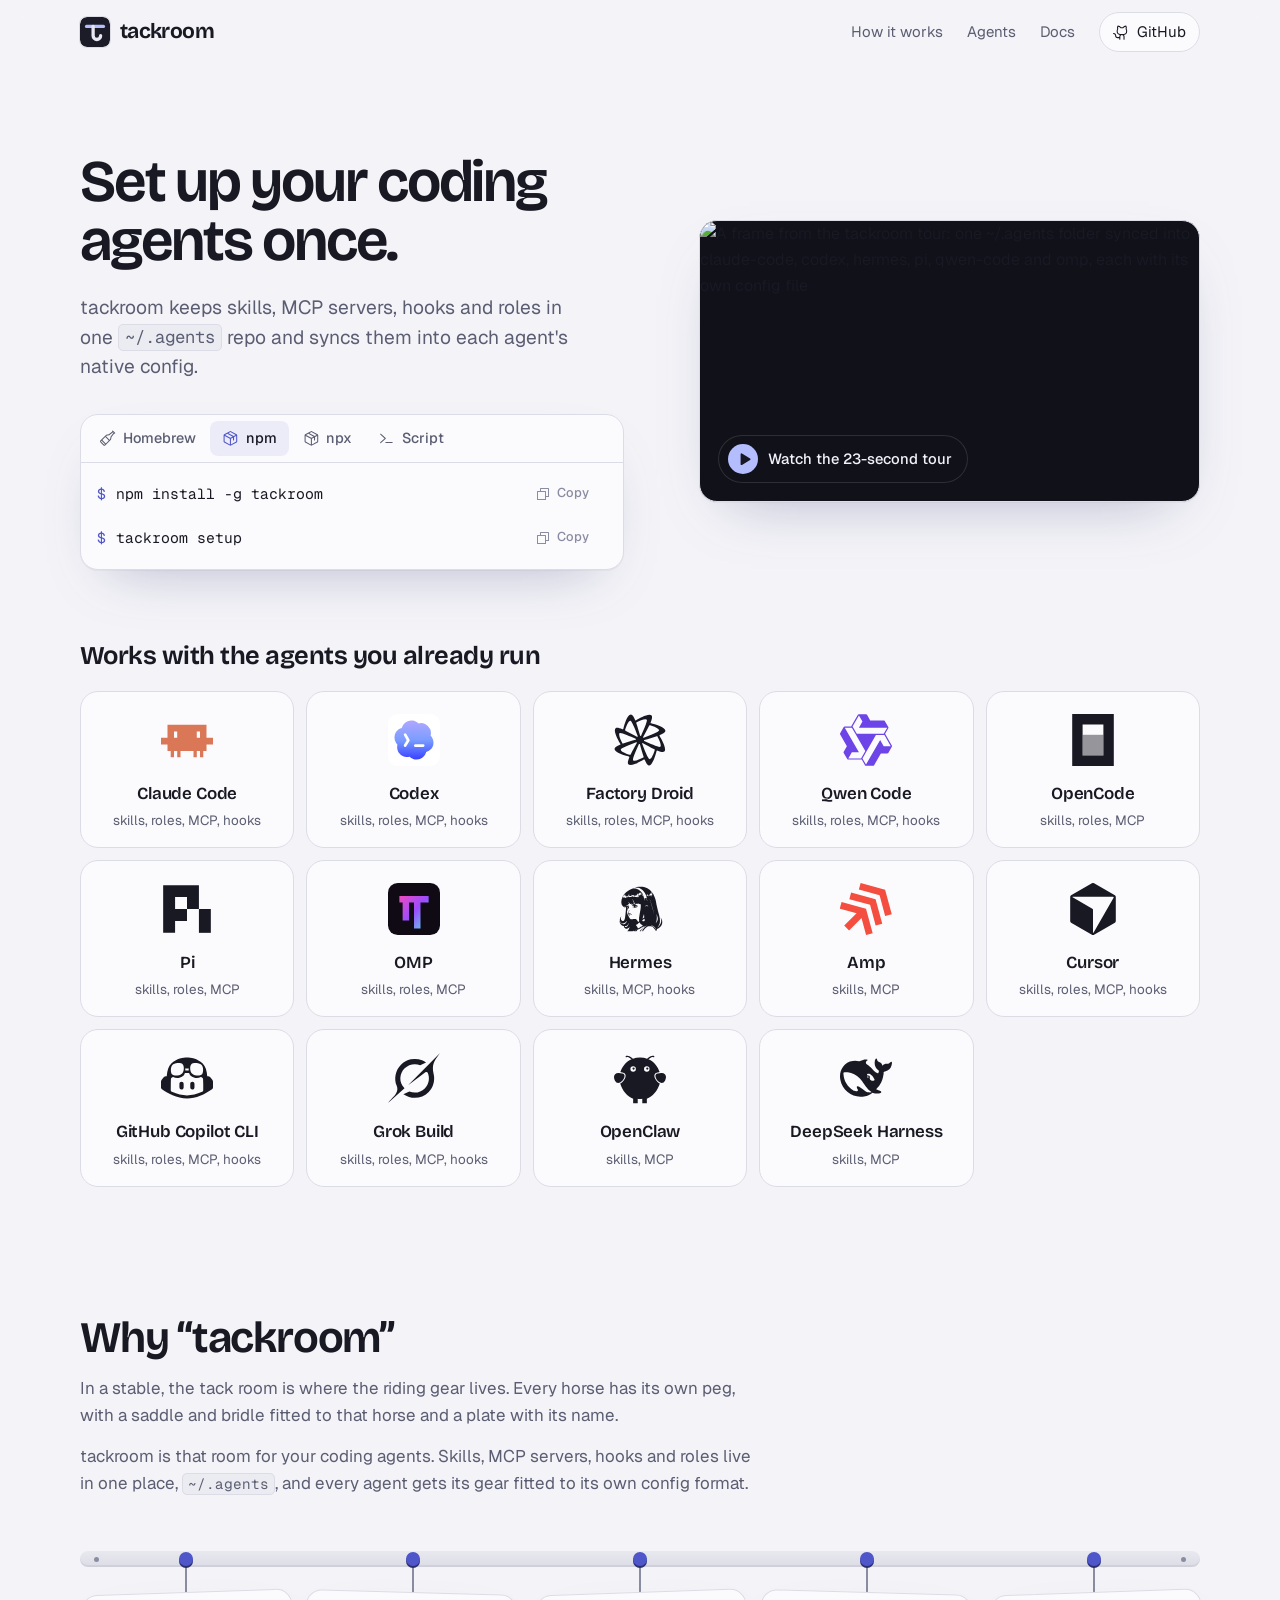
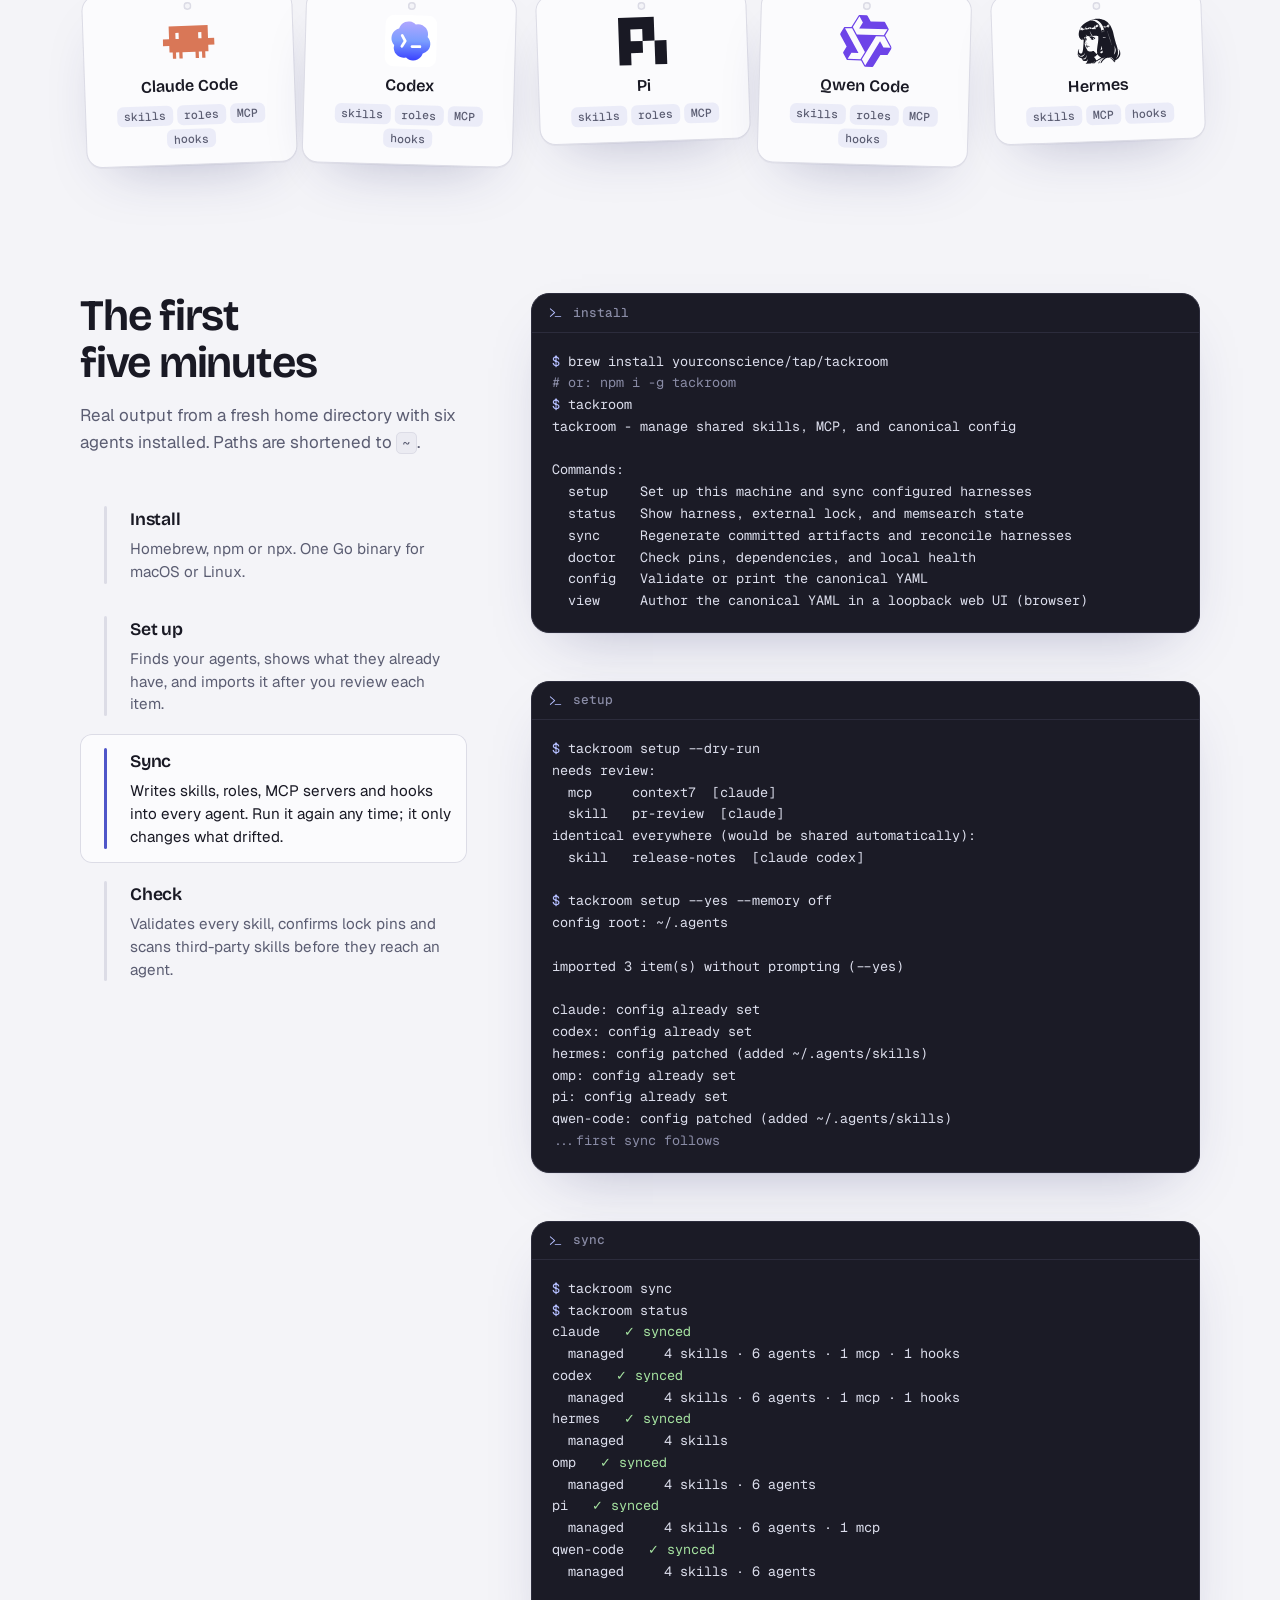
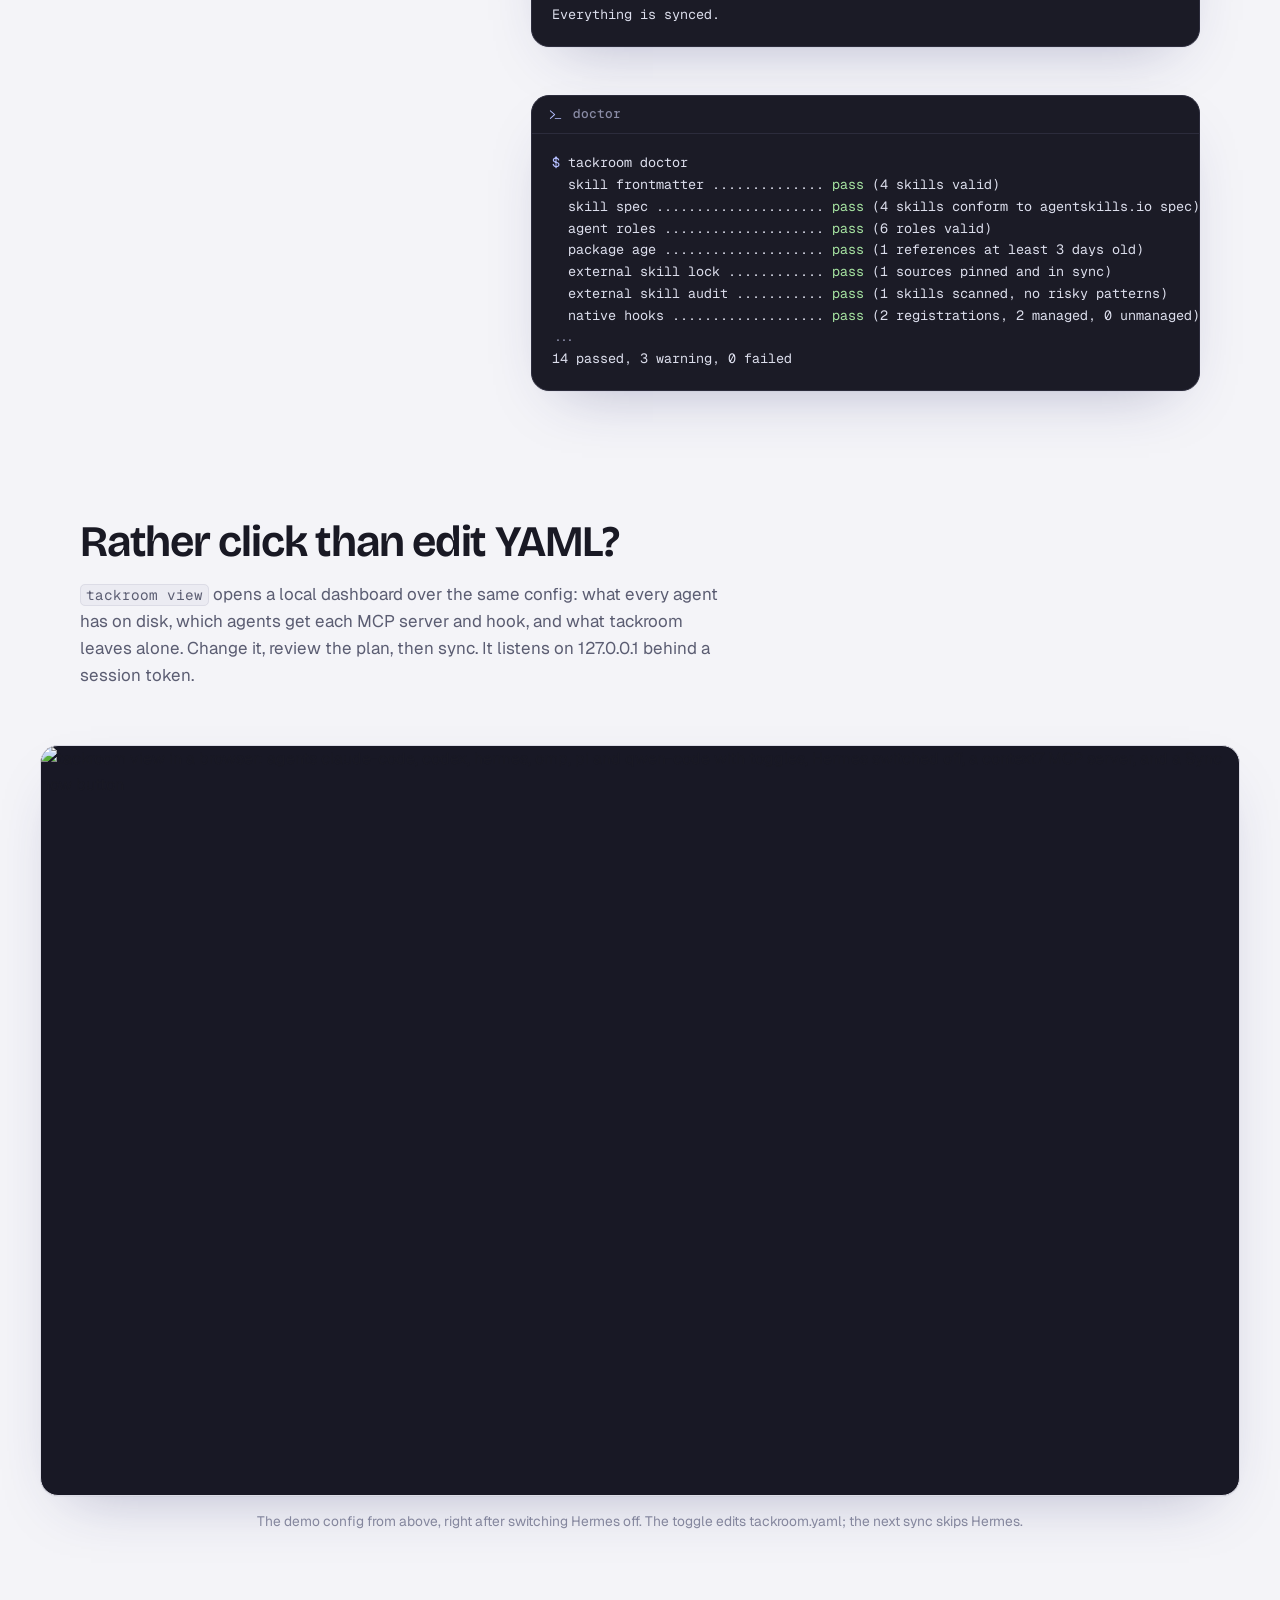
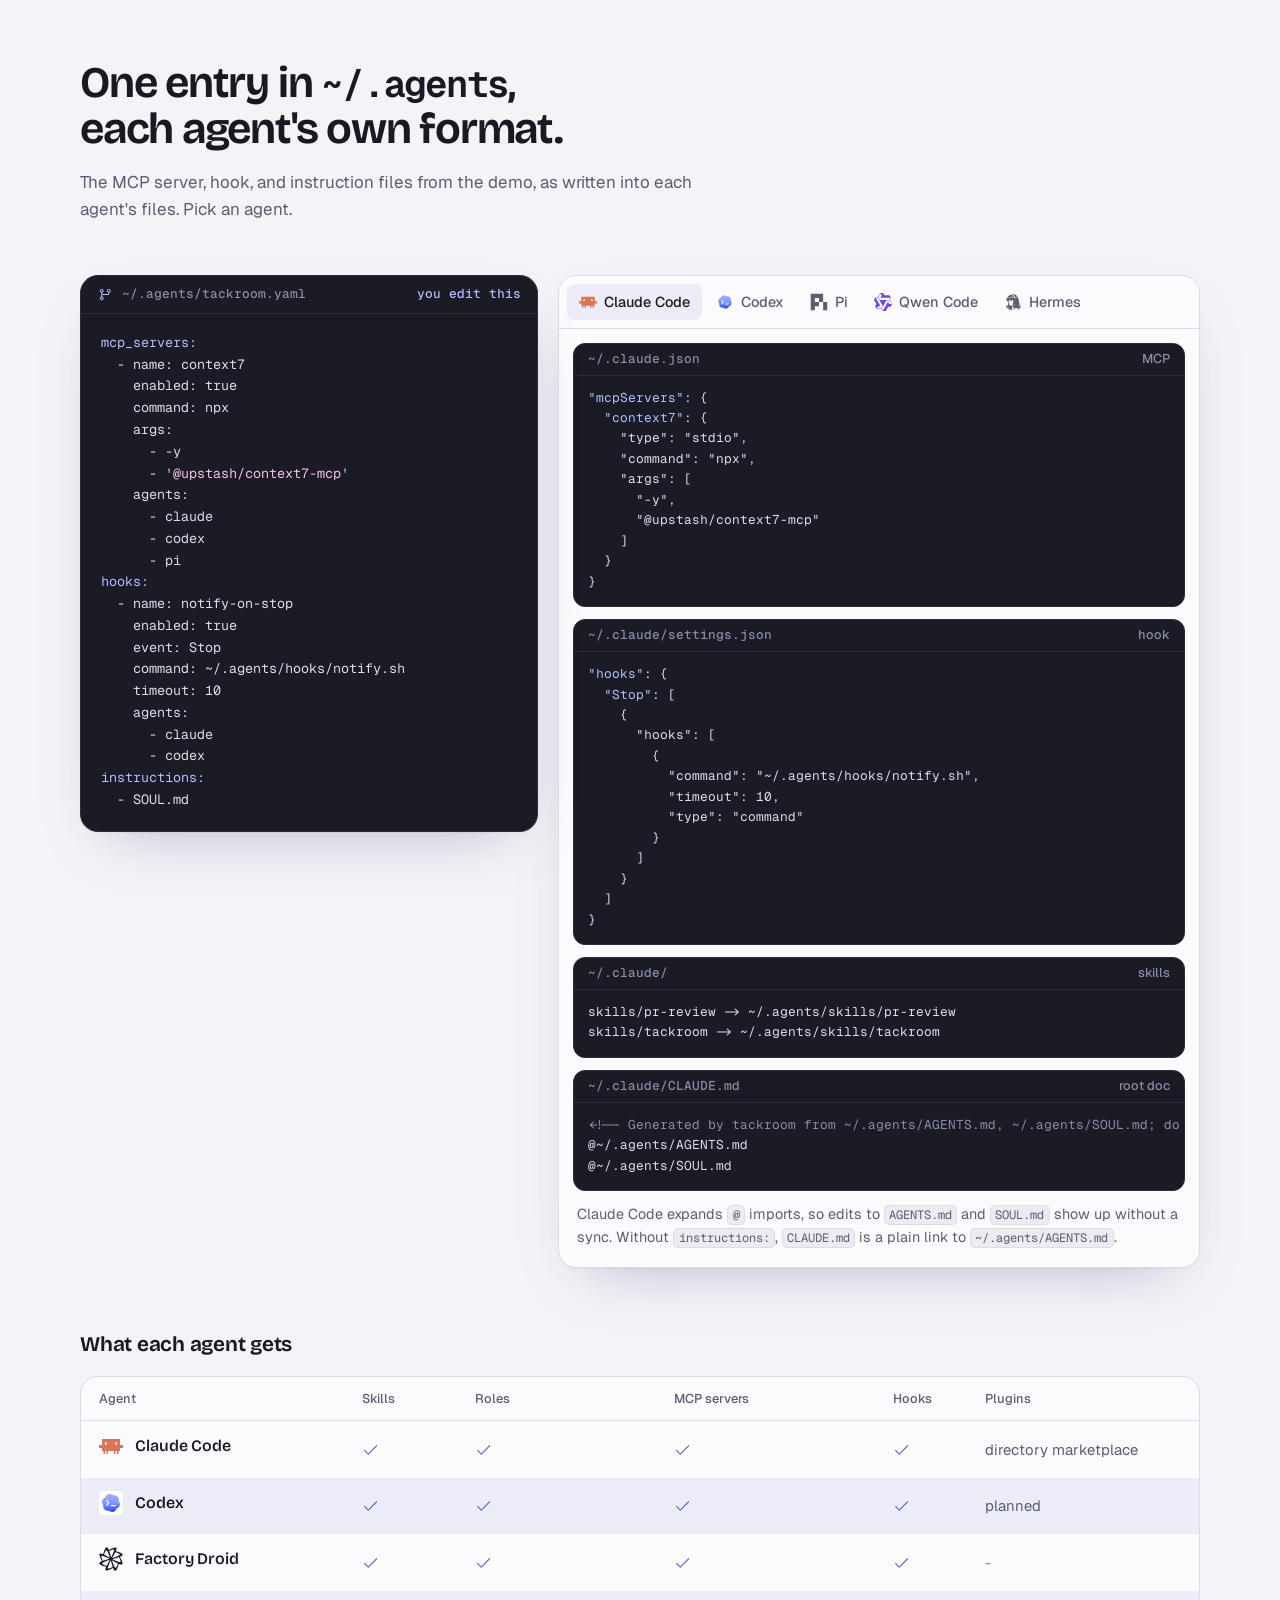
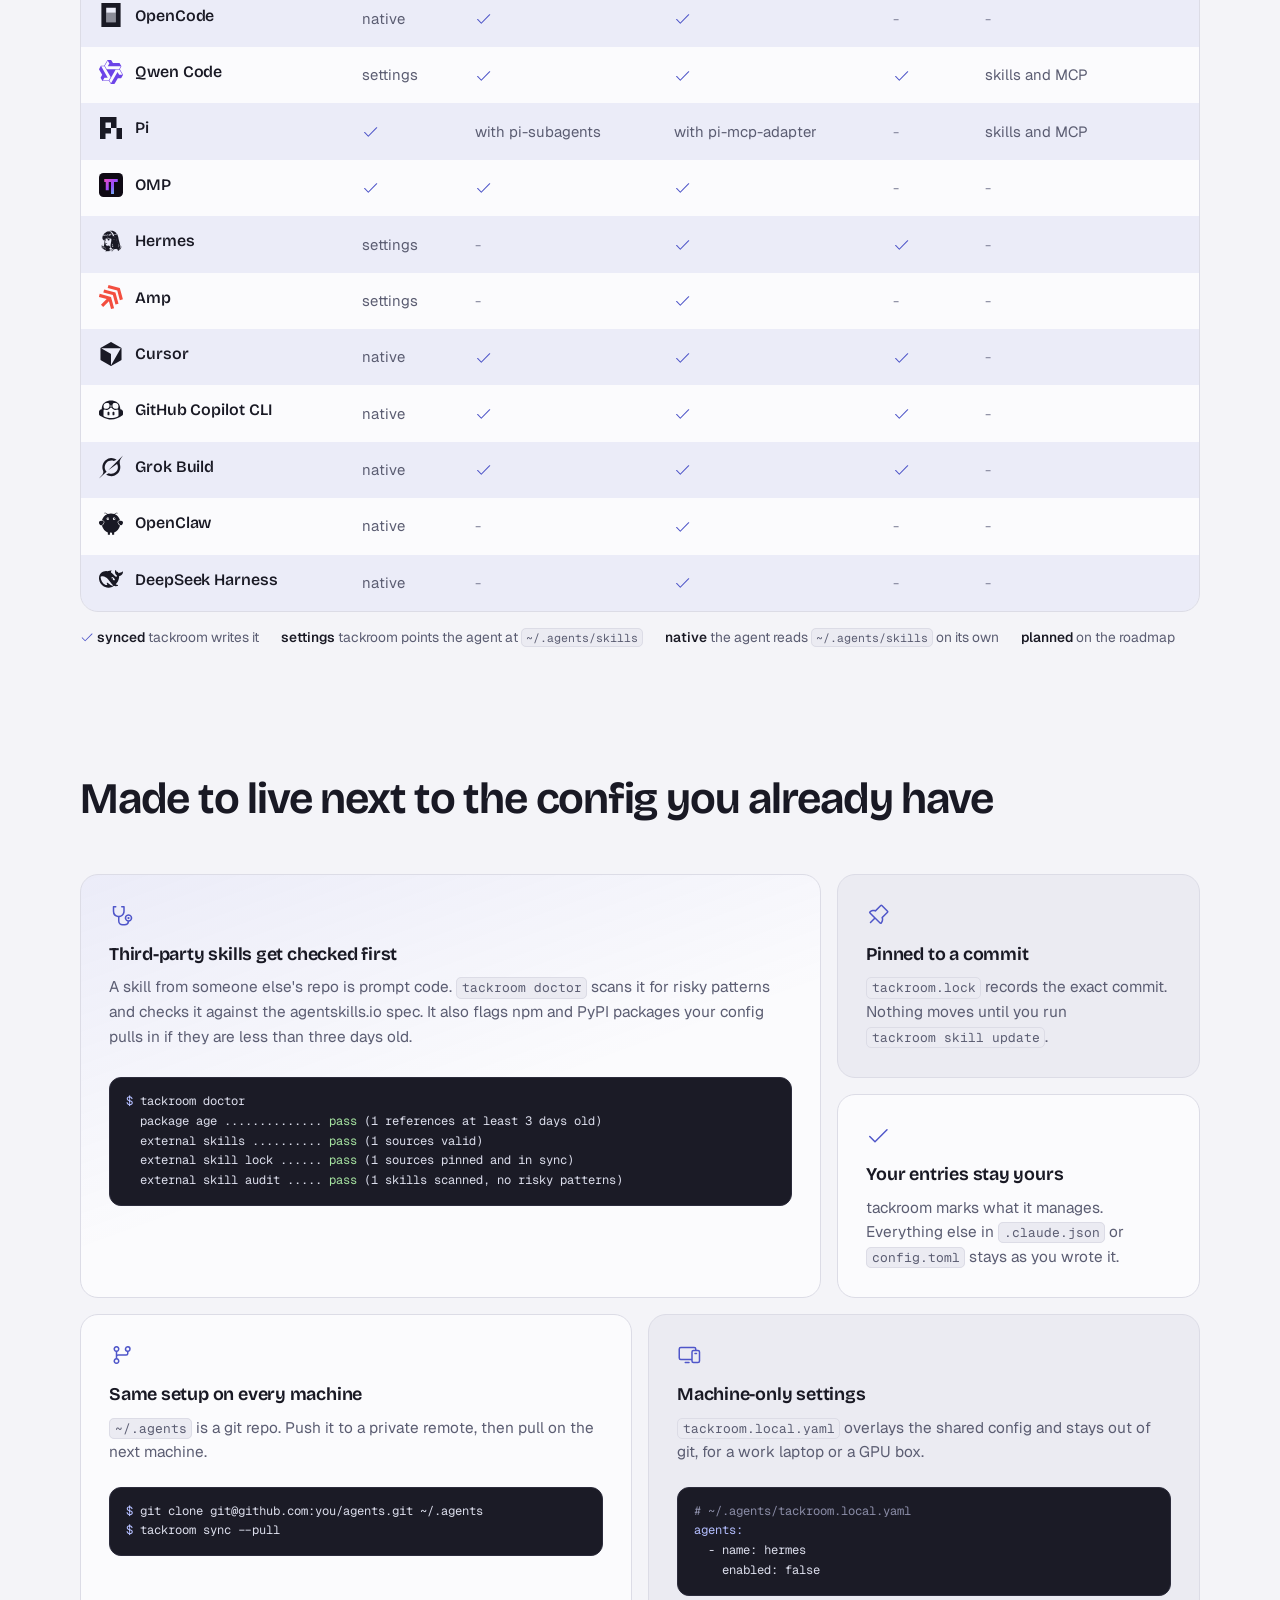
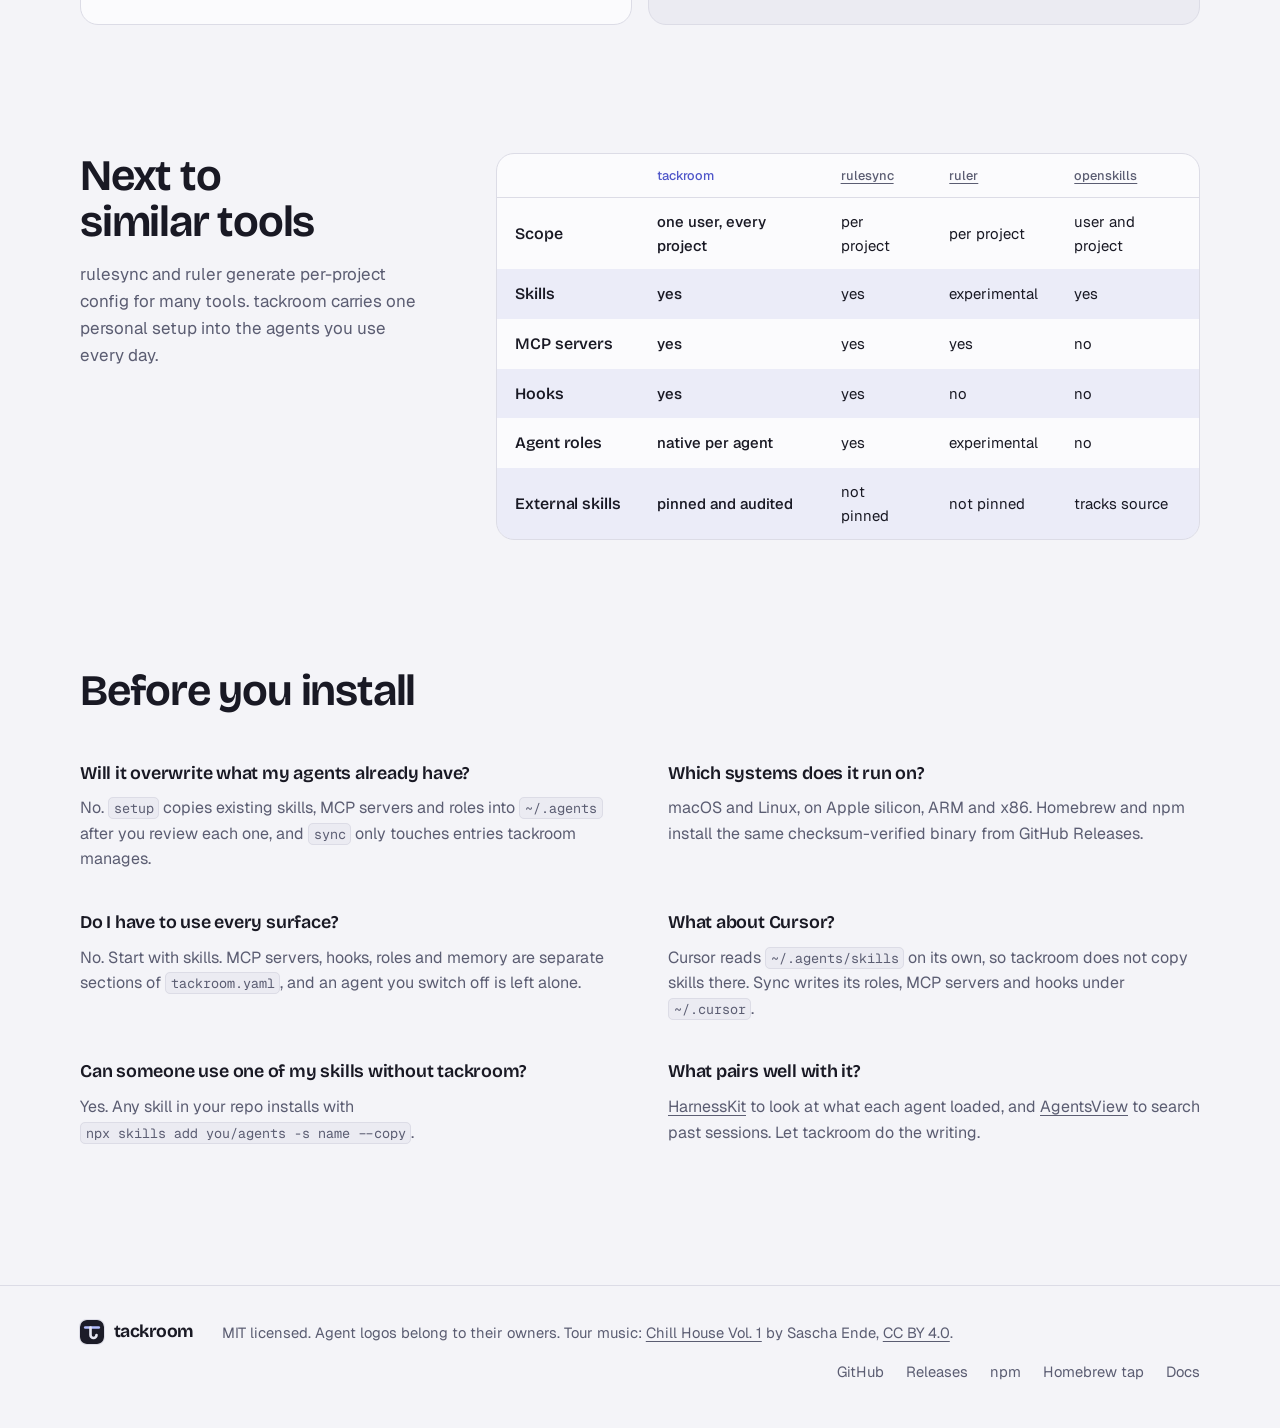
==== commit 2d4efe06: "Carry extra instruction files (SOUL.md, profile) in every root doc; add Hermes and OMP root docs" ====
--- a/docs/site/index.html
+++ b/docs/site/index.html
@@ -565,7 +565,7 @@
     <section id="agents" aria-labelledby="agents-title">
       <div class="ex-head">
         <h2 id="agents-title">One entry in <code style="font-size:.86em;background:none;border:0;padding:0">~/.agents</code>, each agent's own format.</h2>
-        <p class="lead">The MCP server and hook from the demo, as written into each agent's files. Pick an agent.</p>
+        <p class="lead">The MCP server, hook, and instruction files from the demo, as written into each agent's files. Pick an agent.</p>
       </div>
       <div class="ex">
         <figure class="term ex-src">
@@ -589,7 +589,9 @@
     timeout: 10
     agents:
       - claude
-      - codex</pre>
+      - codex
+<span class="k">instructions:</span>
+  - SOUL.md</pre>
         </figure>
         <div class="ex-out">
           <div class="tabs" role="tablist" aria-label="Agent">
@@ -625,10 +627,14 @@
     }
   ]
 }</pre></div>
-            <div class="file"><div class="term-head">~/.claude/<span class="what">skills, root doc</span></div>
+            <div class="file"><div class="term-head">~/.claude/<span class="what">skills</span></div>
 <pre>skills/pr-review -&gt; ~/.agents/skills/pr-review
-skills/tackroom -&gt; ~/.agents/skills/tackroom
-CLAUDE.md       -&gt; ~/.agents/AGENTS.md</pre></div>
+skills/tackroom -&gt; ~/.agents/skills/tackroom</pre></div>
+            <div class="file"><div class="term-head">~/.claude/CLAUDE.md<span class="what">root doc</span></div>
+<pre><span class="c">&lt;!-- Generated by tackroom from ~/.agents/AGENTS.md, ~/.agents/SOUL.md; do not edit directly. --&gt;</span>
+@~/.agents/AGENTS.md
+@~/.agents/SOUL.md</pre></div>
+            <p class="ex-note">Claude Code expands <code>@</code> imports, so edits to <code>AGENTS.md</code> and <code>SOUL.md</code> show up without a sync. Without <code>instructions:</code>, <code>CLAUDE.md</code> is a plain link to <code>~/.agents/AGENTS.md</code>.</p>
           </div>
           <div class="ex-panel" role="tabpanel" id="p-codex" aria-labelledby="ag-codex" hidden>
             <div class="file"><div class="term-head">~/.codex/config.toml<span class="what">MCP</span></div>
@@ -666,10 +672,13 @@
     "command": "npx"
   }
 }</pre></div>
-            <div class="file"><div class="term-head">~/.pi/agent/<span class="what">skills, root doc</span></div>
-<pre>skills/pr-review -&gt; ~/.agents/skills/pr-review
-AGENTS.md       -&gt; ~/.agents/AGENTS.md</pre></div>
-            <p class="ex-note">Pi reads MCP servers and roles through the <code>pi-mcp-adapter</code> and <code>pi-subagents</code> packages, which tackroom can pin in Pi's settings. Pi has no managed hook surface yet, so this demo only sent the hook to Claude Code and Codex.</p>
+            <div class="file"><div class="term-head">~/.pi/agent/<span class="what">skills</span></div>
+<pre>skills/pr-review -&gt; ~/.agents/skills/pr-review</pre></div>
+            <div class="file"><div class="term-head">~/.pi/agent/AGENTS.md<span class="what">root doc</span></div>
+<pre><span class="c">&lt;!-- Generated by tackroom from ~/.agents/AGENTS.md, ~/.agents/SOUL.md; do not edit directly. --&gt;</span>
+
+<span class="c">(AGENTS.md, then SOUL.md)</span></pre></div>
+            <p class="ex-note">Pi reads one instructions file, so it gets a copy that <code>tackroom sync</code> rewrites when a source changes. Pi reads MCP servers and roles through the <code>pi-mcp-adapter</code> and <code>pi-subagents</code> packages, which tackroom can pin in Pi's settings. Pi has no managed hook surface yet, so this demo only sent the hook to Claude Code and Codex.</p>
           </div>
           <div class="ex-panel" role="tabpanel" id="p-qwen" aria-labelledby="ag-qwen" hidden>
             <div class="file"><div class="term-head">~/.qwen/settings.json<span class="what">skills</span></div>
@@ -680,8 +689,10 @@
     ]
   }
 }</pre></div>
-            <div class="file"><div class="term-head">~/.qwen/<span class="what">root doc</span></div>
-<pre>QWEN.md -&gt; ~/.agents/AGENTS.md</pre></div>
+            <div class="file"><div class="term-head">~/.qwen/QWEN.md<span class="what">root doc</span></div>
+<pre><span class="c">&lt;!-- Generated by tackroom from ~/.agents/AGENTS.md, ~/.agents/SOUL.md; do not edit directly. --&gt;</span>
+
+<span class="c">(AGENTS.md, then SOUL.md)</span></pre></div>
             <p class="ex-note">Qwen Code reads skills straight from <code>~/.agents/skills</code>, so tackroom only points its settings there. This demo did not target Qwen Code with the MCP server or hook.</p>
           </div>
           <div class="ex-panel" role="tabpanel" id="p-hermes" aria-labelledby="ag-hermes" hidden>
@@ -689,7 +700,11 @@
 <pre><span class="k">skills:</span>
     external_dirs:
         - ~/.agents/skills</pre></div>
-            <p class="ex-note">Hermes also takes MCP servers under <code>mcp_servers</code> and hooks in the same file when you target it.</p>
+            <div class="file"><div class="term-head">~/.hermes/SOUL.md<span class="what">root doc</span></div>
+<pre><span class="c">&lt;!-- Generated by tackroom from ~/.agents/AGENTS.md, ~/.agents/SOUL.md; do not edit directly. --&gt;</span>
+
+<span class="c">(AGENTS.md, then SOUL.md)</span></pre></div>
+            <p class="ex-note">Hermes has no global <code>AGENTS.md</code>; <code>SOUL.md</code> in its home is the one file it always loads, so the root doc goes there. Hermes also takes MCP servers under <code>mcp_servers</code> and hooks in the same file when you target it.</p>
           </div>
         </div>
       </div>
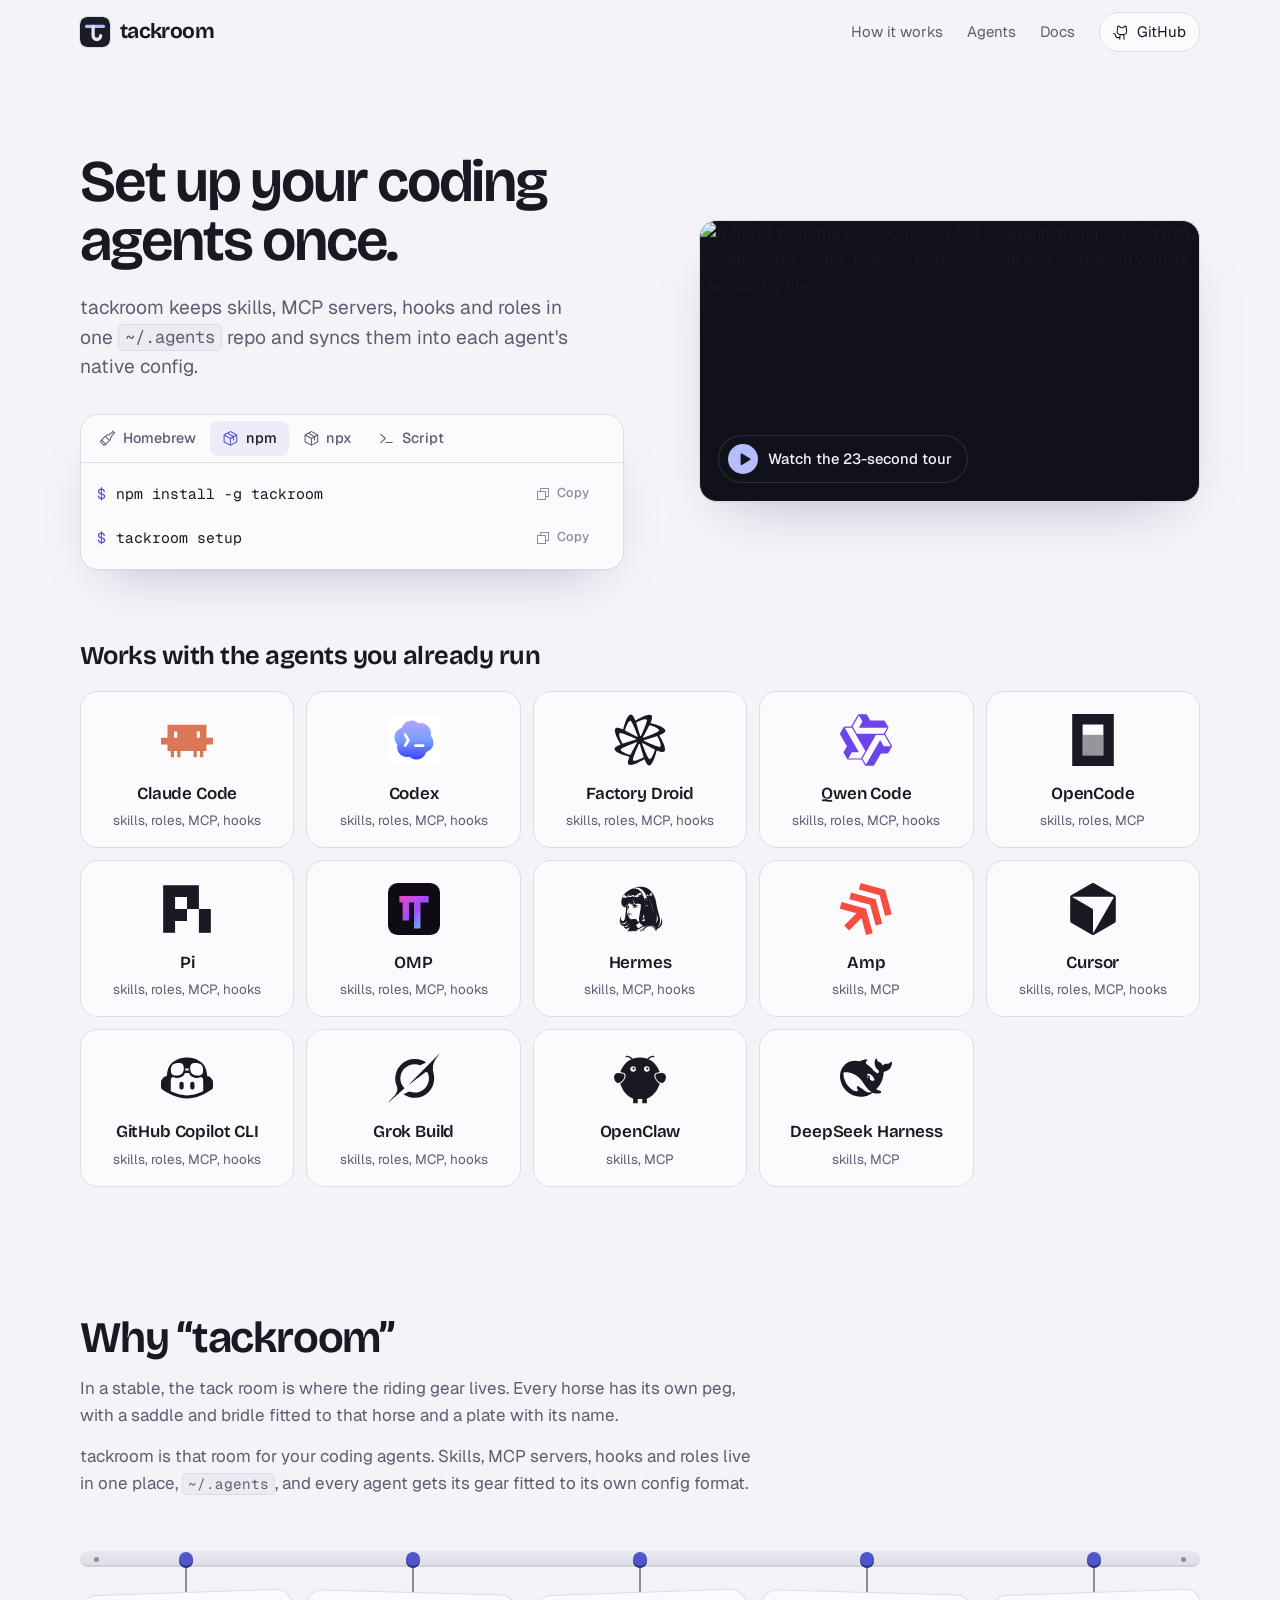
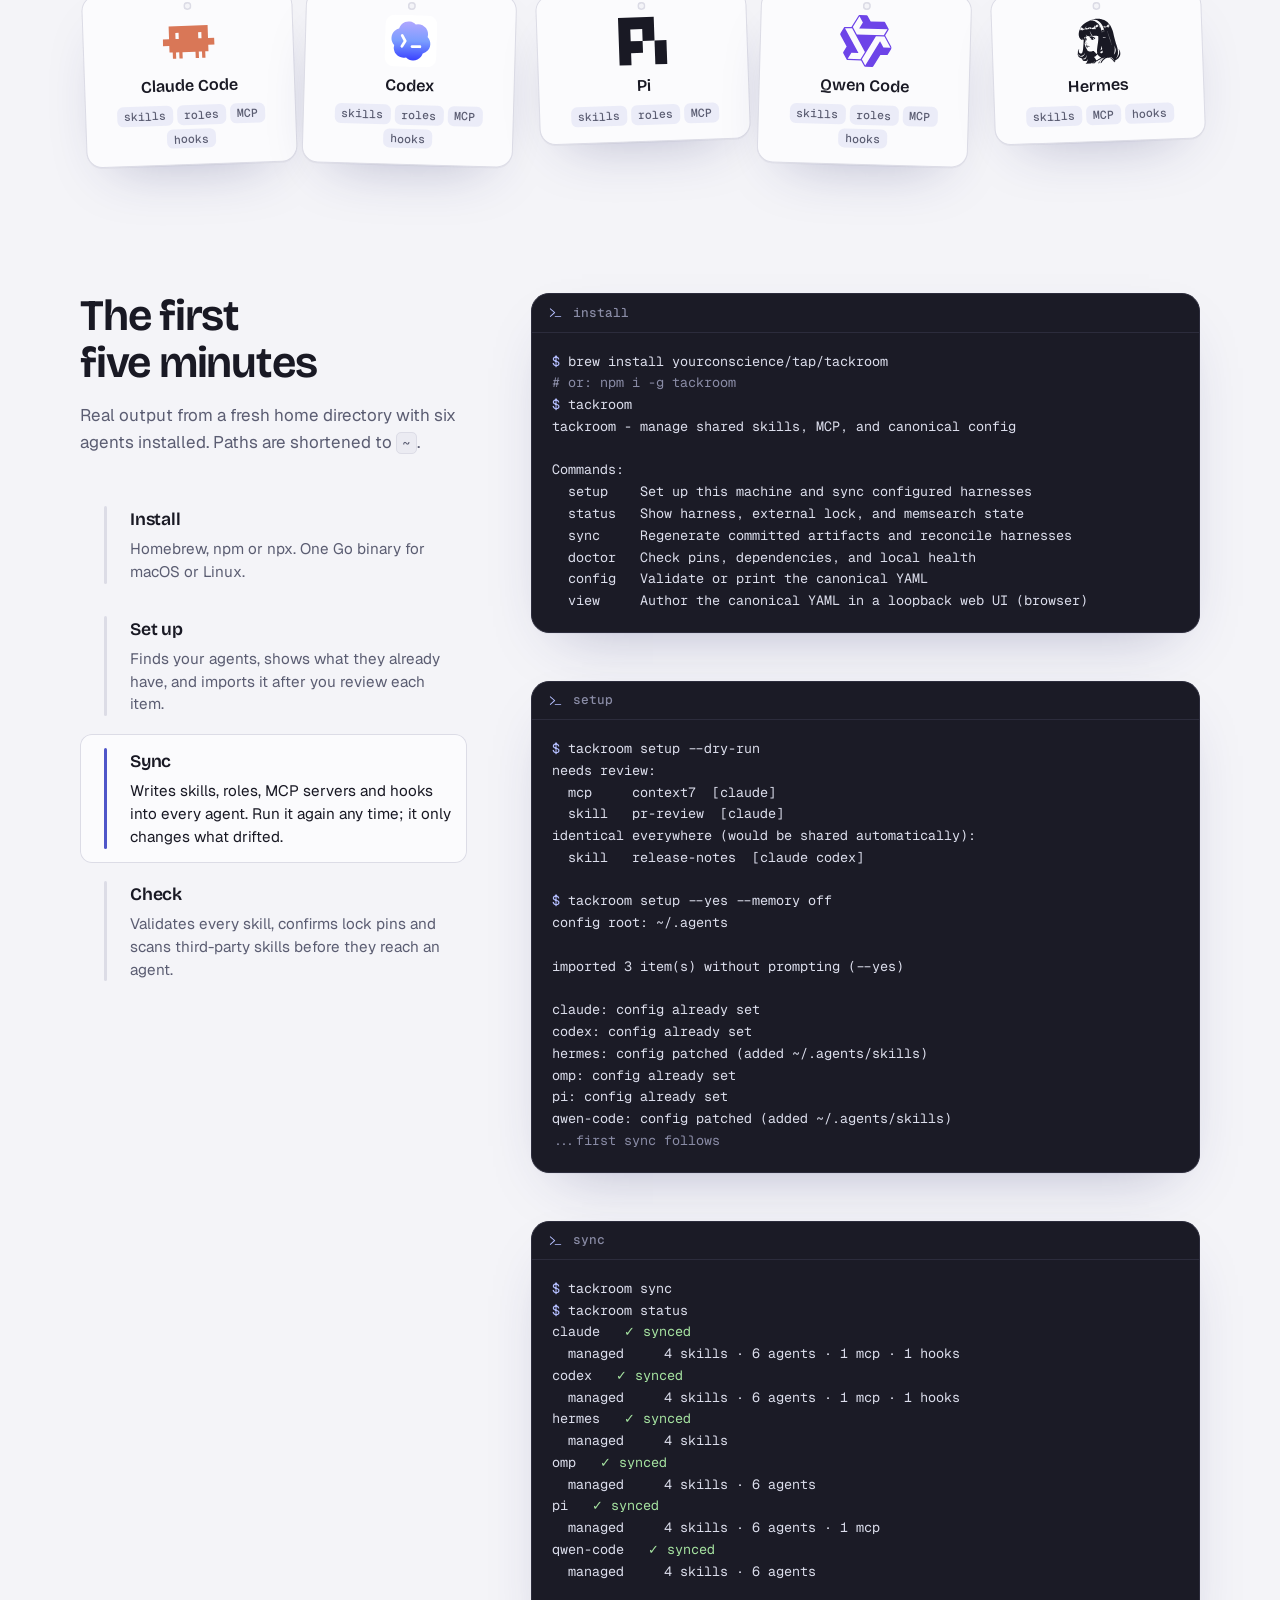
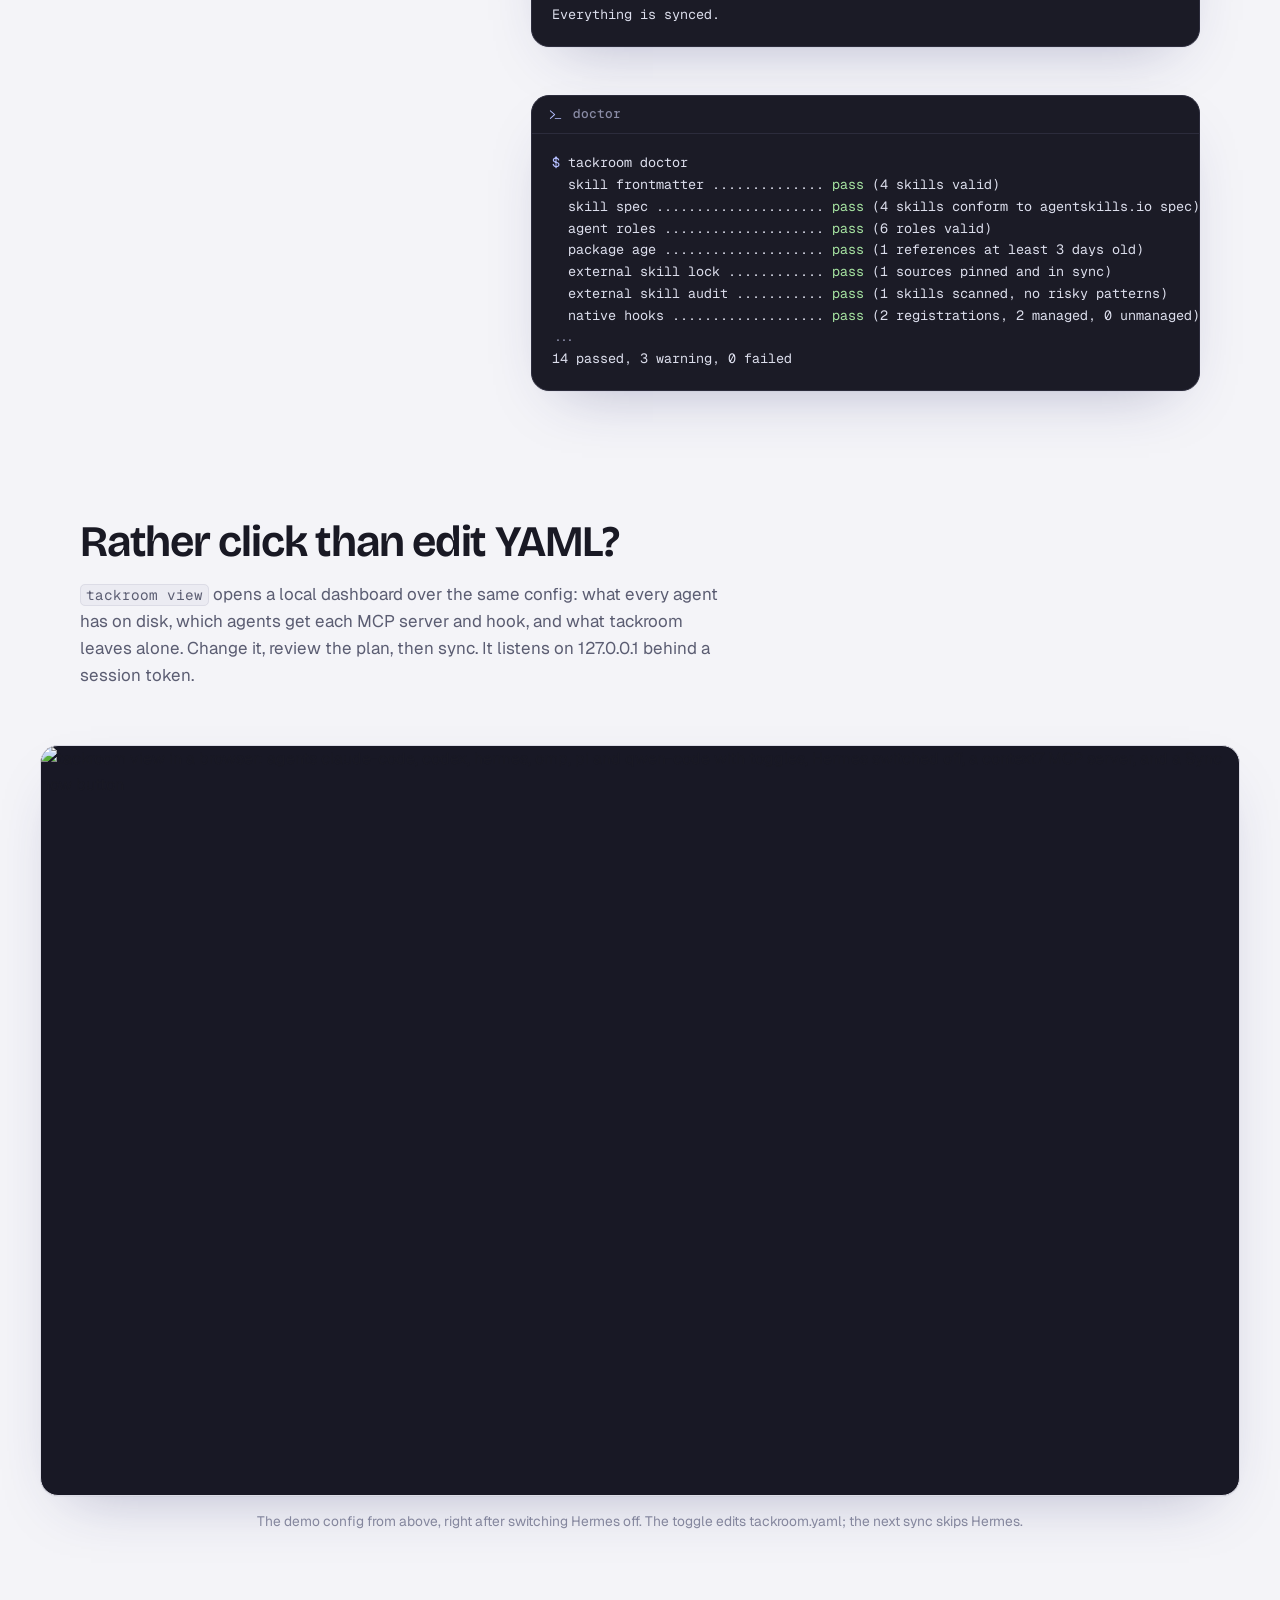
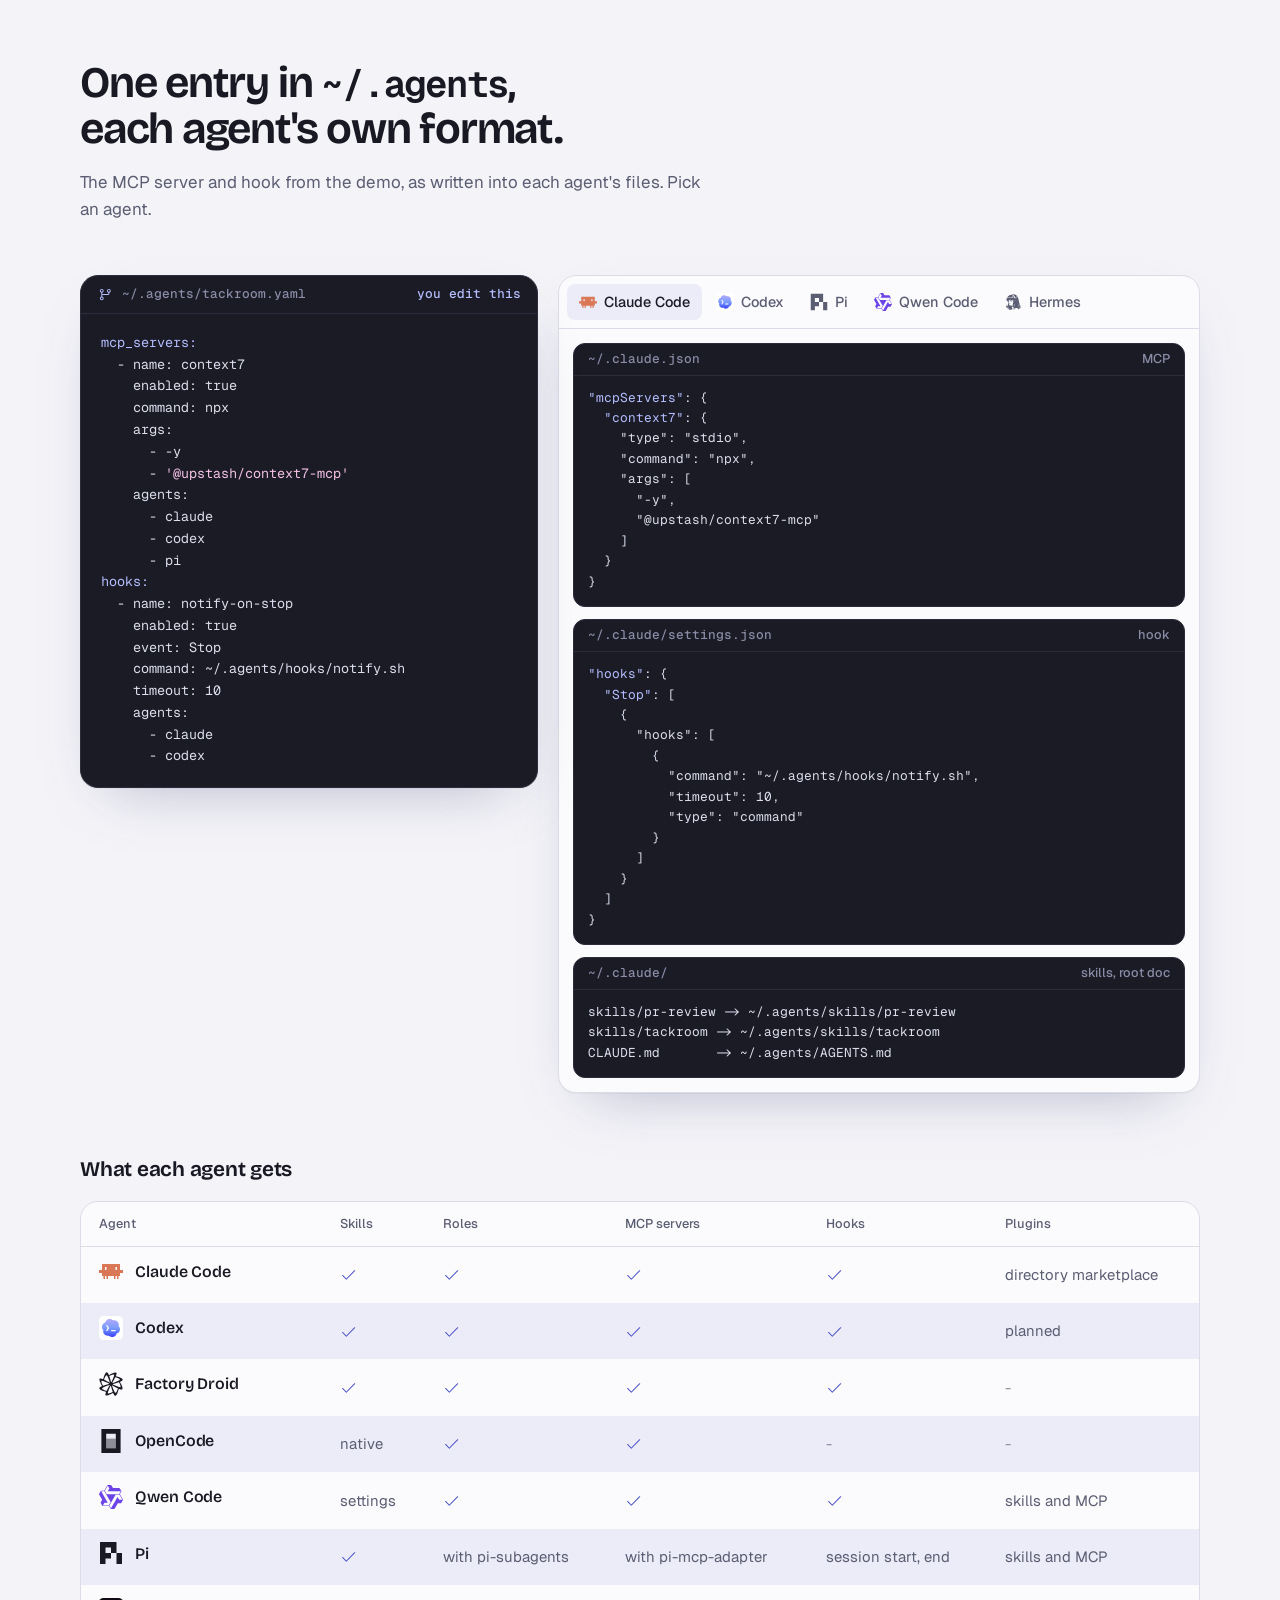
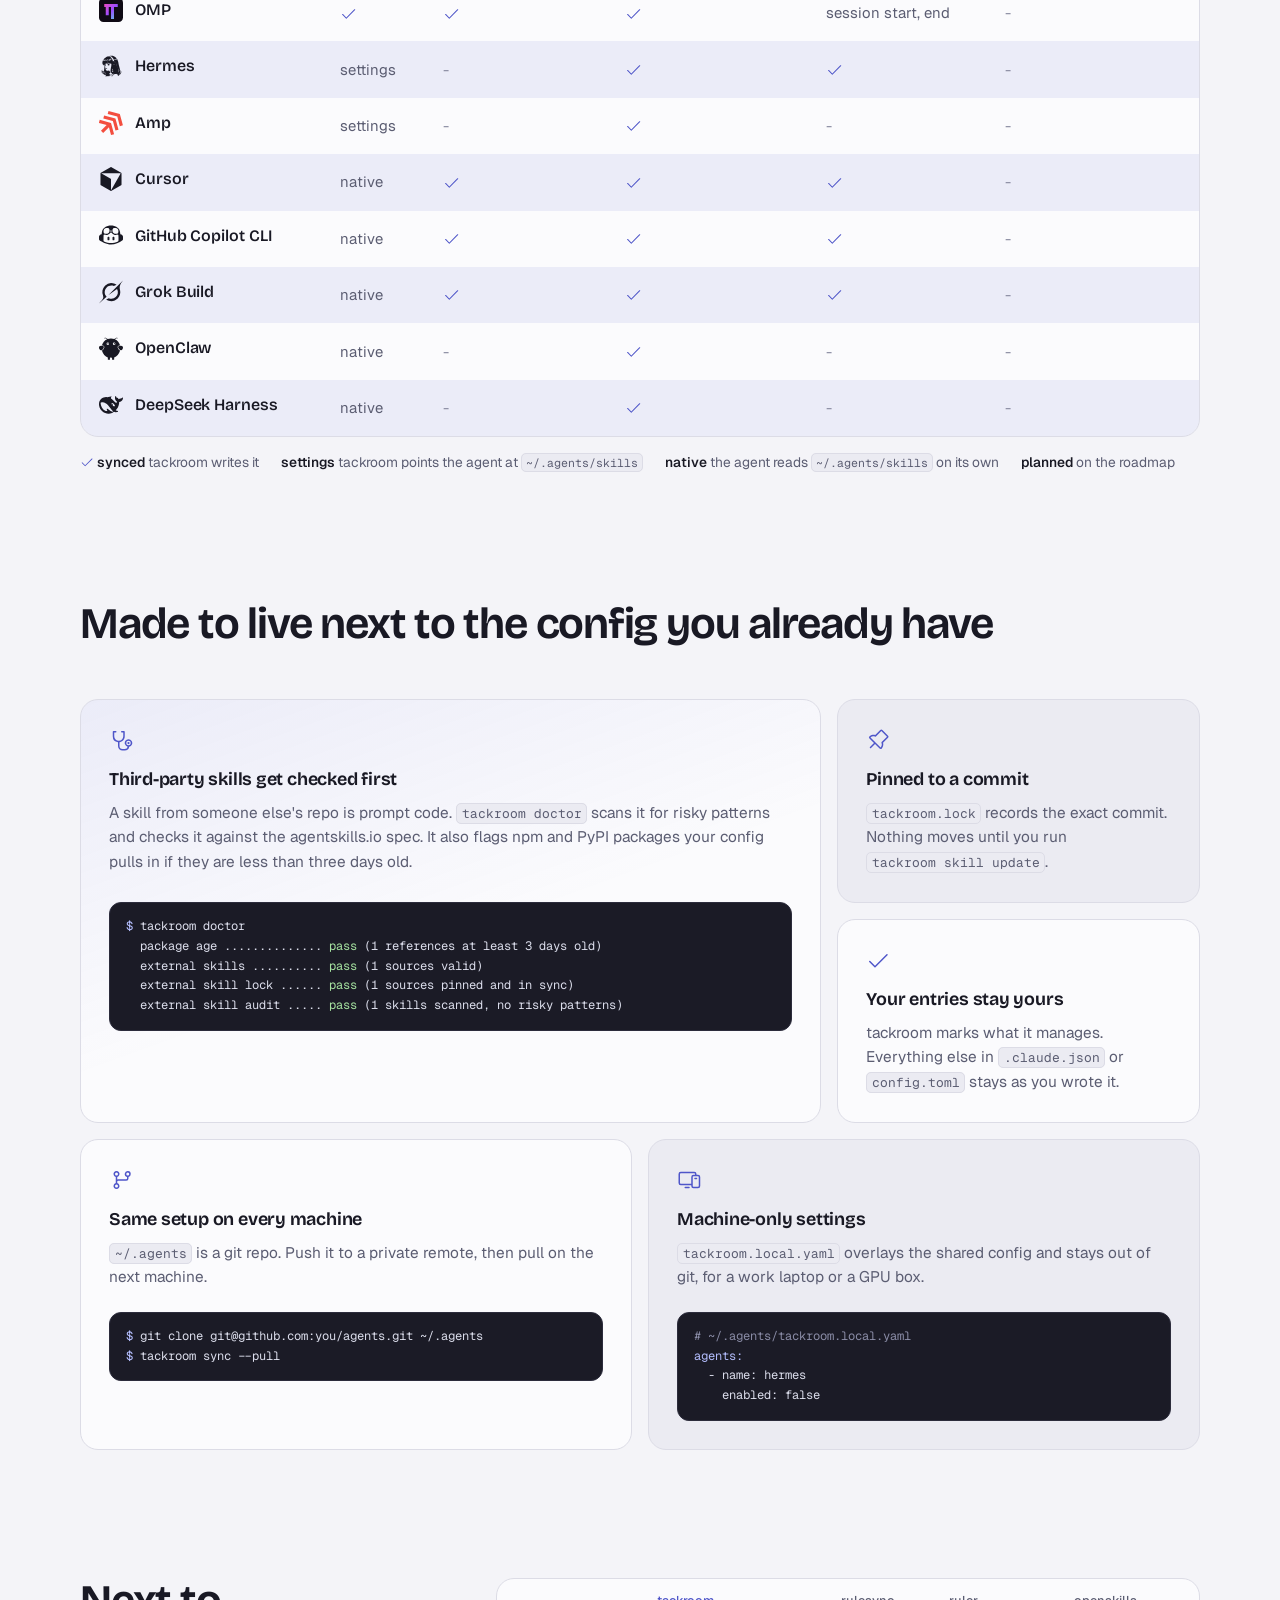
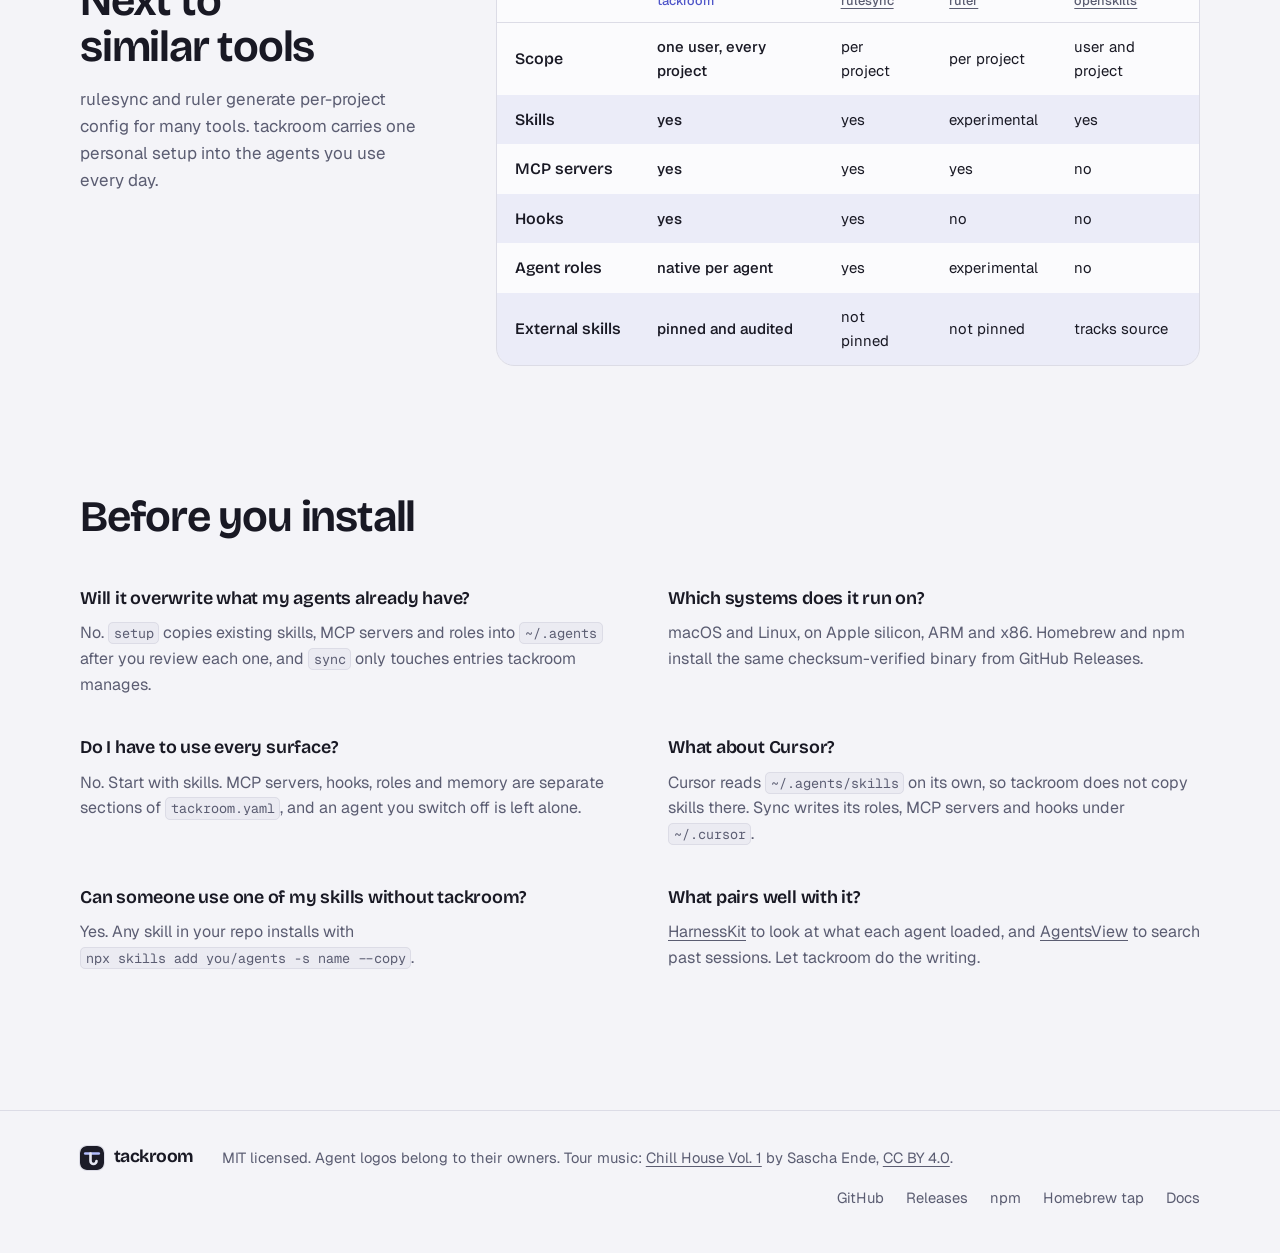
==== commit bad69fc4: "Session hooks for Pi and OMP through generated extension modules" ====
--- a/docs/site/index.html
+++ b/docs/site/index.html
@@ -422,8 +422,8 @@
       <li><svg class="ag-big" aria-hidden="true"><use href="#a-droid"/></svg><b>Factory Droid</b><span>skills, roles, MCP, hooks</span></li>
       <li><svg class="ag-big" aria-hidden="true"><use href="#a-qwen-code"/></svg><b>Qwen Code</b><span>skills, roles, MCP, hooks</span></li>
       <li><svg class="ag-big" aria-hidden="true"><use href="#a-opencode"/></svg><b>OpenCode</b><span>skills, roles, MCP</span></li>
-      <li><svg class="ag-big" aria-hidden="true"><use href="#a-pi"/></svg><b>Pi</b><span>skills, roles, MCP</span></li>
-      <li><svg class="ag-big" aria-hidden="true"><use href="#a-omp"/></svg><b>OMP</b><span>skills, roles, MCP</span></li>
+      <li><svg class="ag-big" aria-hidden="true"><use href="#a-pi"/></svg><b>Pi</b><span>skills, roles, MCP, hooks</span></li>
+      <li><svg class="ag-big" aria-hidden="true"><use href="#a-omp"/></svg><b>OMP</b><span>skills, roles, MCP, hooks</span></li>
       <li><svg class="ag-big" aria-hidden="true"><use href="#a-hermes"/></svg><b>Hermes</b><span>skills, MCP, hooks</span></li>
       <li><svg class="ag-big" aria-hidden="true"><use href="#a-amp"/></svg><b>Amp</b><span>skills, MCP</span></li>
       <li><svg class="ag-big" aria-hidden="true"><use href="#a-cursor"/></svg><b>Cursor</b><span>skills, roles, MCP, hooks</span></li>
@@ -565,7 +565,7 @@
     <section id="agents" aria-labelledby="agents-title">
       <div class="ex-head">
         <h2 id="agents-title">One entry in <code style="font-size:.86em;background:none;border:0;padding:0">~/.agents</code>, each agent's own format.</h2>
-        <p class="lead">The MCP server, hook, and instruction files from the demo, as written into each agent's files. Pick an agent.</p>
+        <p class="lead">The MCP server and hook from the demo, as written into each agent's files. Pick an agent.</p>
       </div>
       <div class="ex">
         <figure class="term ex-src">
@@ -589,9 +589,7 @@
     timeout: 10
     agents:
       - claude
-      - codex
-<span class="k">instructions:</span>
-  - SOUL.md</pre>
+      - codex</pre>
         </figure>
         <div class="ex-out">
           <div class="tabs" role="tablist" aria-label="Agent">
@@ -627,14 +625,10 @@
     }
   ]
 }</pre></div>
-            <div class="file"><div class="term-head">~/.claude/<span class="what">skills</span></div>
+            <div class="file"><div class="term-head">~/.claude/<span class="what">skills, root doc</span></div>
 <pre>skills/pr-review -&gt; ~/.agents/skills/pr-review
-skills/tackroom -&gt; ~/.agents/skills/tackroom</pre></div>
-            <div class="file"><div class="term-head">~/.claude/CLAUDE.md<span class="what">root doc</span></div>
-<pre><span class="c">&lt;!-- Generated by tackroom from ~/.agents/AGENTS.md, ~/.agents/SOUL.md; do not edit directly. --&gt;</span>
-@~/.agents/AGENTS.md
-@~/.agents/SOUL.md</pre></div>
-            <p class="ex-note">Claude Code expands <code>@</code> imports, so edits to <code>AGENTS.md</code> and <code>SOUL.md</code> show up without a sync. Without <code>instructions:</code>, <code>CLAUDE.md</code> is a plain link to <code>~/.agents/AGENTS.md</code>.</p>
+skills/tackroom -&gt; ~/.agents/skills/tackroom
+CLAUDE.md       -&gt; ~/.agents/AGENTS.md</pre></div>
           </div>
           <div class="ex-panel" role="tabpanel" id="p-codex" aria-labelledby="ag-codex" hidden>
             <div class="file"><div class="term-head">~/.codex/config.toml<span class="what">MCP</span></div>
@@ -672,13 +666,10 @@
     "command": "npx"
   }
 }</pre></div>
-            <div class="file"><div class="term-head">~/.pi/agent/<span class="what">skills</span></div>
-<pre>skills/pr-review -&gt; ~/.agents/skills/pr-review</pre></div>
-            <div class="file"><div class="term-head">~/.pi/agent/AGENTS.md<span class="what">root doc</span></div>
-<pre><span class="c">&lt;!-- Generated by tackroom from ~/.agents/AGENTS.md, ~/.agents/SOUL.md; do not edit directly. --&gt;</span>
-
-<span class="c">(AGENTS.md, then SOUL.md)</span></pre></div>
-            <p class="ex-note">Pi reads one instructions file, so it gets a copy that <code>tackroom sync</code> rewrites when a source changes. Pi reads MCP servers and roles through the <code>pi-mcp-adapter</code> and <code>pi-subagents</code> packages, which tackroom can pin in Pi's settings. Pi has no managed hook surface yet, so this demo only sent the hook to Claude Code and Codex.</p>
+            <div class="file"><div class="term-head">~/.pi/agent/<span class="what">skills, root doc</span></div>
+<pre>skills/pr-review -&gt; ~/.agents/skills/pr-review
+AGENTS.md       -&gt; ~/.agents/AGENTS.md</pre></div>
+            <p class="ex-note">Pi reads MCP servers and roles through the <code>pi-mcp-adapter</code> and <code>pi-subagents</code> packages, which tackroom can pin in Pi's settings. Pi hooks run as generated extension modules for session start and end only, so this demo's <code>Stop</code> hook went to Claude Code and Codex.</p>
           </div>
           <div class="ex-panel" role="tabpanel" id="p-qwen" aria-labelledby="ag-qwen" hidden>
             <div class="file"><div class="term-head">~/.qwen/settings.json<span class="what">skills</span></div>
@@ -689,10 +680,8 @@
     ]
   }
 }</pre></div>
-            <div class="file"><div class="term-head">~/.qwen/QWEN.md<span class="what">root doc</span></div>
-<pre><span class="c">&lt;!-- Generated by tackroom from ~/.agents/AGENTS.md, ~/.agents/SOUL.md; do not edit directly. --&gt;</span>
-
-<span class="c">(AGENTS.md, then SOUL.md)</span></pre></div>
+            <div class="file"><div class="term-head">~/.qwen/<span class="what">root doc</span></div>
+<pre>QWEN.md -&gt; ~/.agents/AGENTS.md</pre></div>
             <p class="ex-note">Qwen Code reads skills straight from <code>~/.agents/skills</code>, so tackroom only points its settings there. This demo did not target Qwen Code with the MCP server or hook.</p>
           </div>
           <div class="ex-panel" role="tabpanel" id="p-hermes" aria-labelledby="ag-hermes" hidden>
@@ -700,11 +689,7 @@
 <pre><span class="k">skills:</span>
     external_dirs:
         - ~/.agents/skills</pre></div>
-            <div class="file"><div class="term-head">~/.hermes/SOUL.md<span class="what">root doc</span></div>
-<pre><span class="c">&lt;!-- Generated by tackroom from ~/.agents/AGENTS.md, ~/.agents/SOUL.md; do not edit directly. --&gt;</span>
-
-<span class="c">(AGENTS.md, then SOUL.md)</span></pre></div>
-            <p class="ex-note">Hermes has no global <code>AGENTS.md</code>; <code>SOUL.md</code> in its home is the one file it always loads, so the root doc goes there. Hermes also takes MCP servers under <code>mcp_servers</code> and hooks in the same file when you target it.</p>
+            <p class="ex-note">Hermes also takes MCP servers under <code>mcp_servers</code> and hooks in the same file when you target it.</p>
           </div>
         </div>
       </div>
@@ -923,8 +908,8 @@
     ['Factory Droid', Y, Y, Y, Y, N],
     ['OpenCode', T('native'), Y, Y, N, N],
     ['Qwen Code', T('settings'), Y, Y, Y, T('skills and MCP')],
-    ['Pi', Y, T('with pi-subagents'), T('with pi-mcp-adapter'), N, T('skills and MCP')],
-    ['OMP', Y, Y, Y, N, N],
+    ['Pi', Y, T('with pi-subagents'), T('with pi-mcp-adapter'), T('session start, end'), T('skills and MCP')],
+    ['OMP', Y, Y, Y, T('session start, end'), N],
     ['Hermes', T('settings'), N, Y, Y, N],
     ['Amp', T('settings'), N, Y, N, N],
     ['Cursor', T('native'), Y, Y, Y, N],
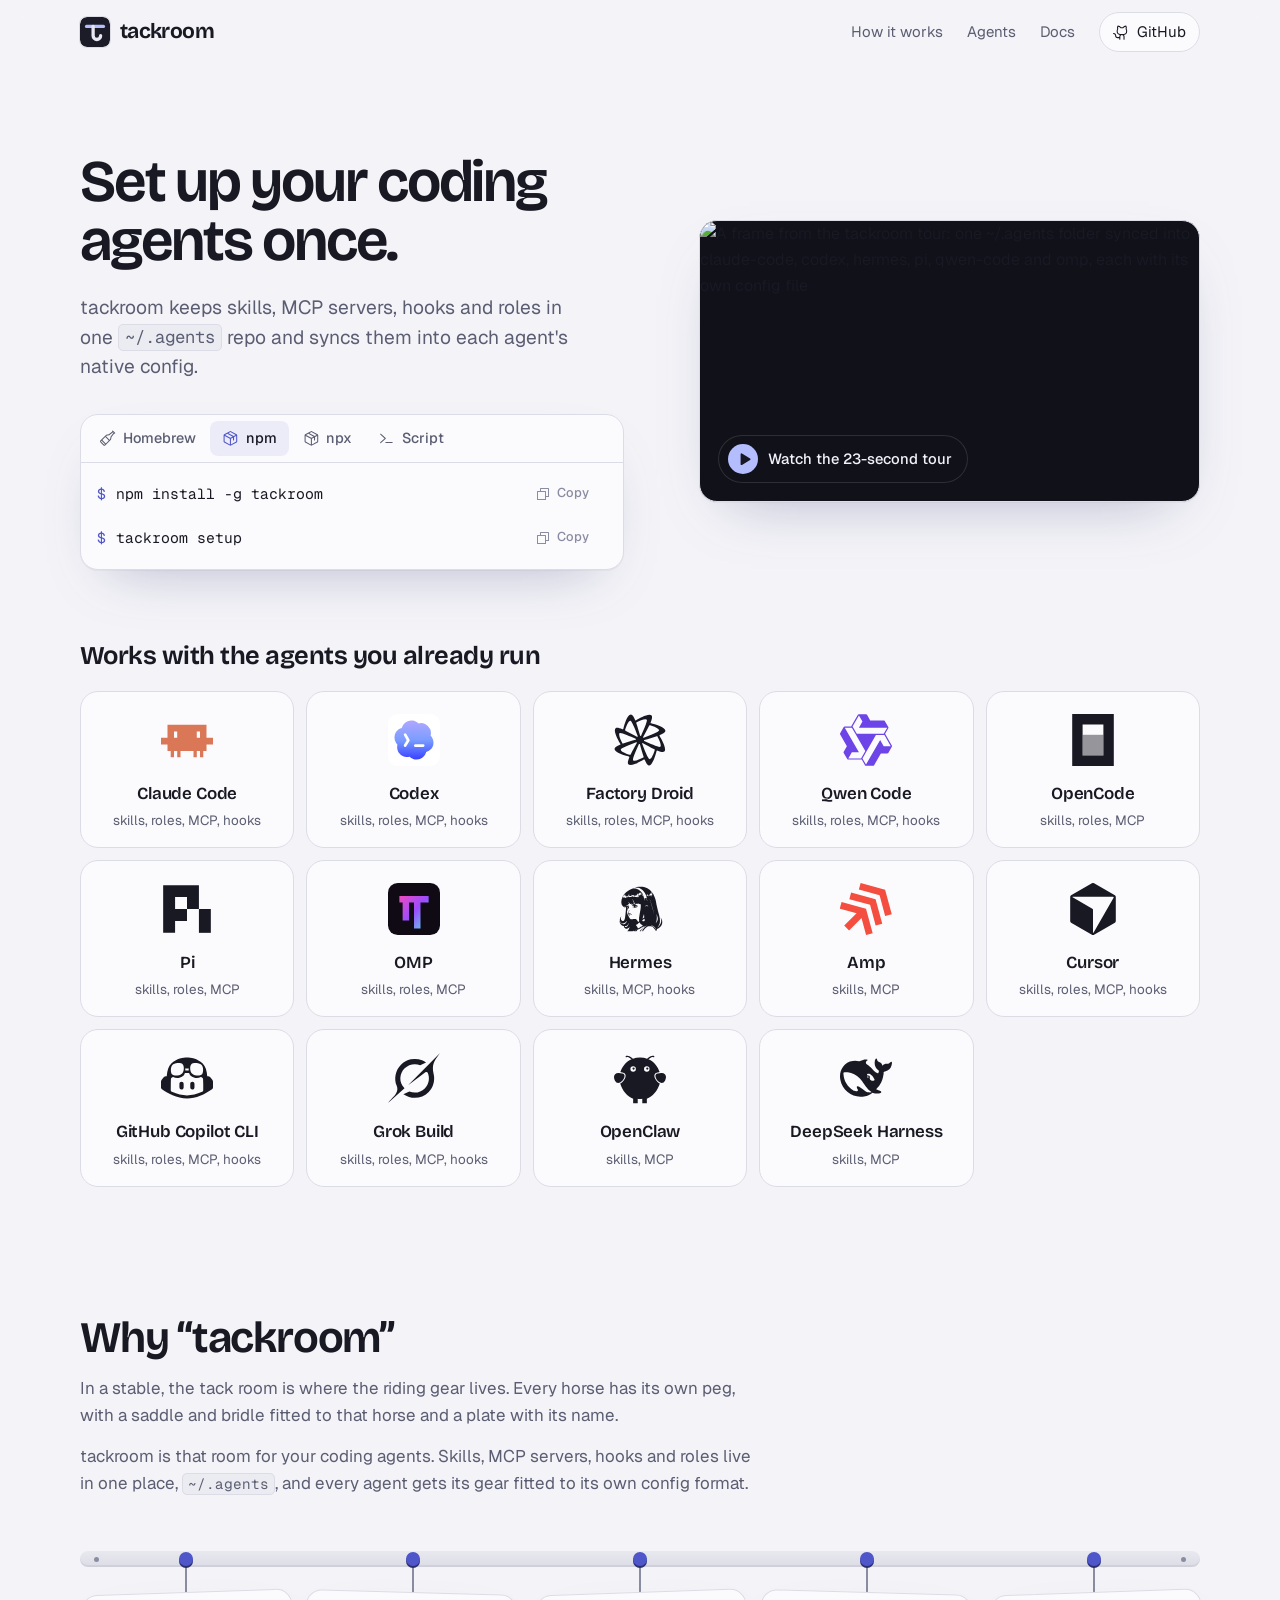
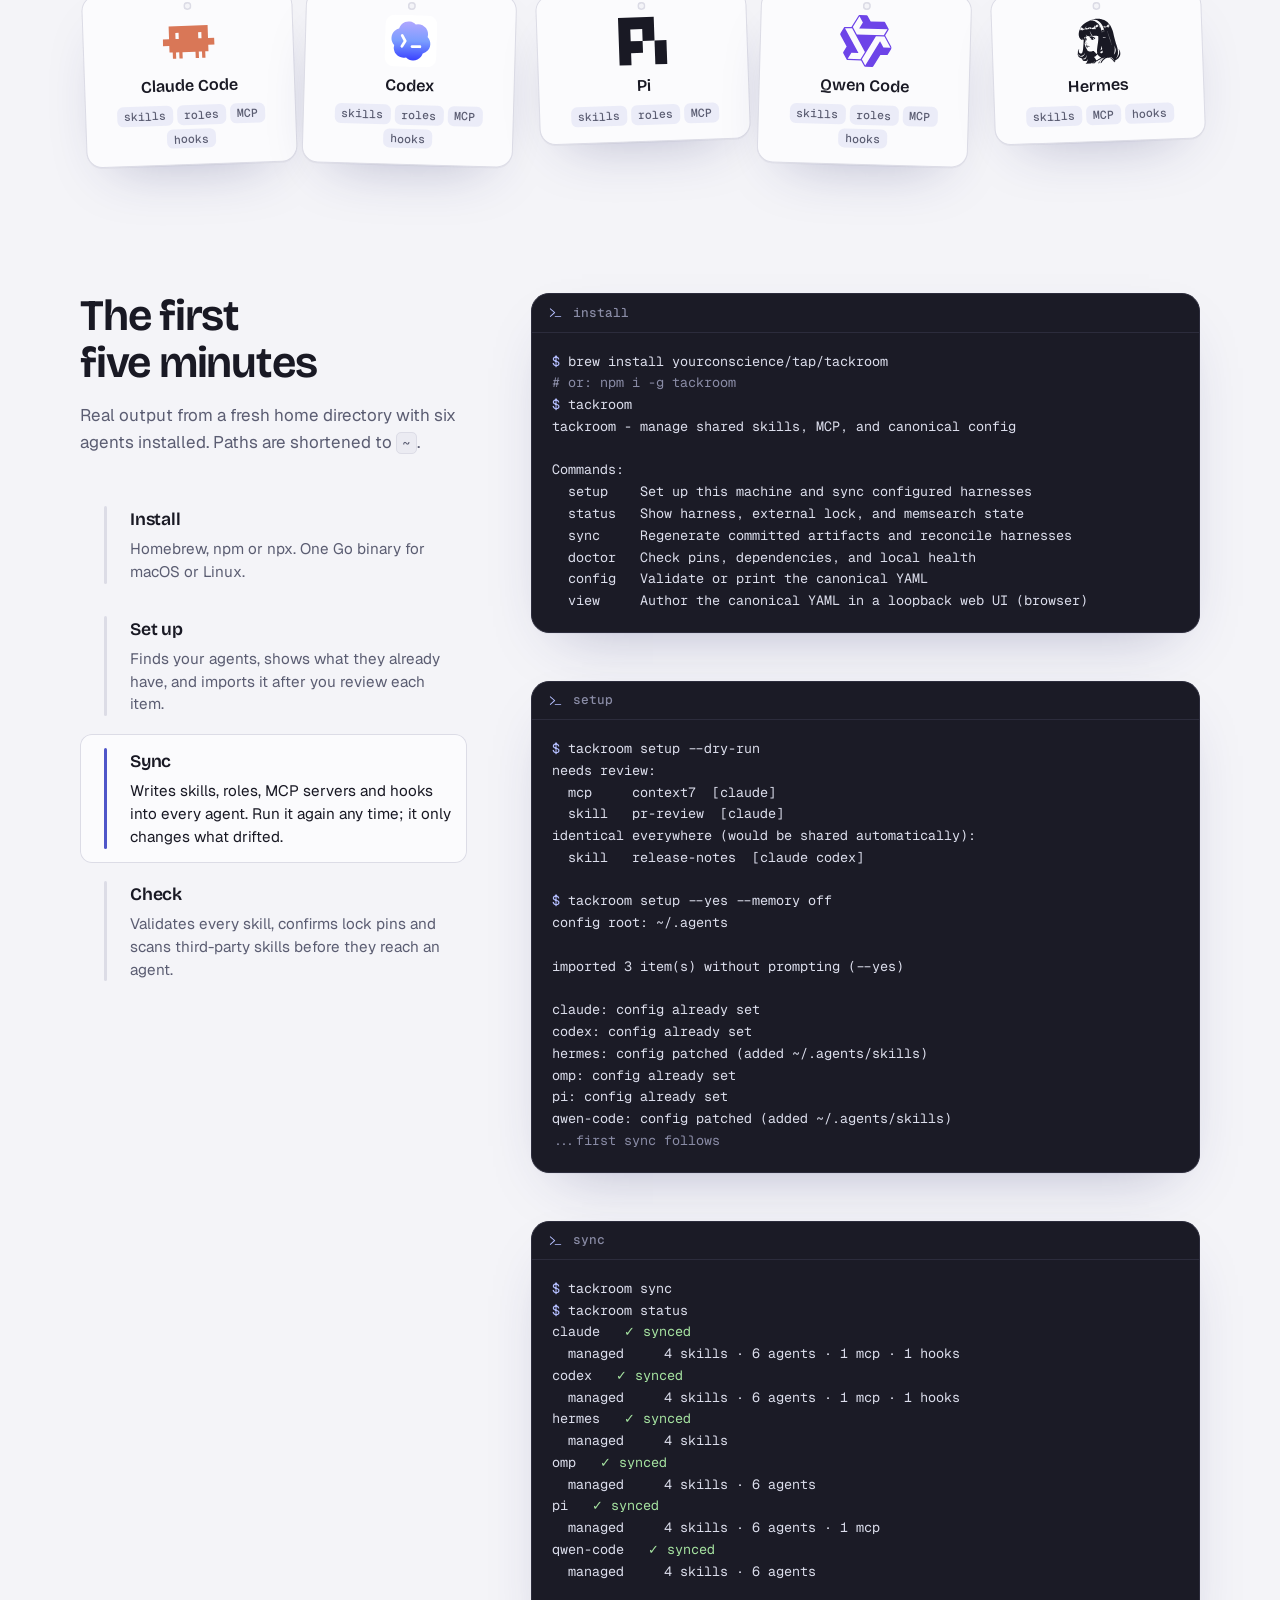
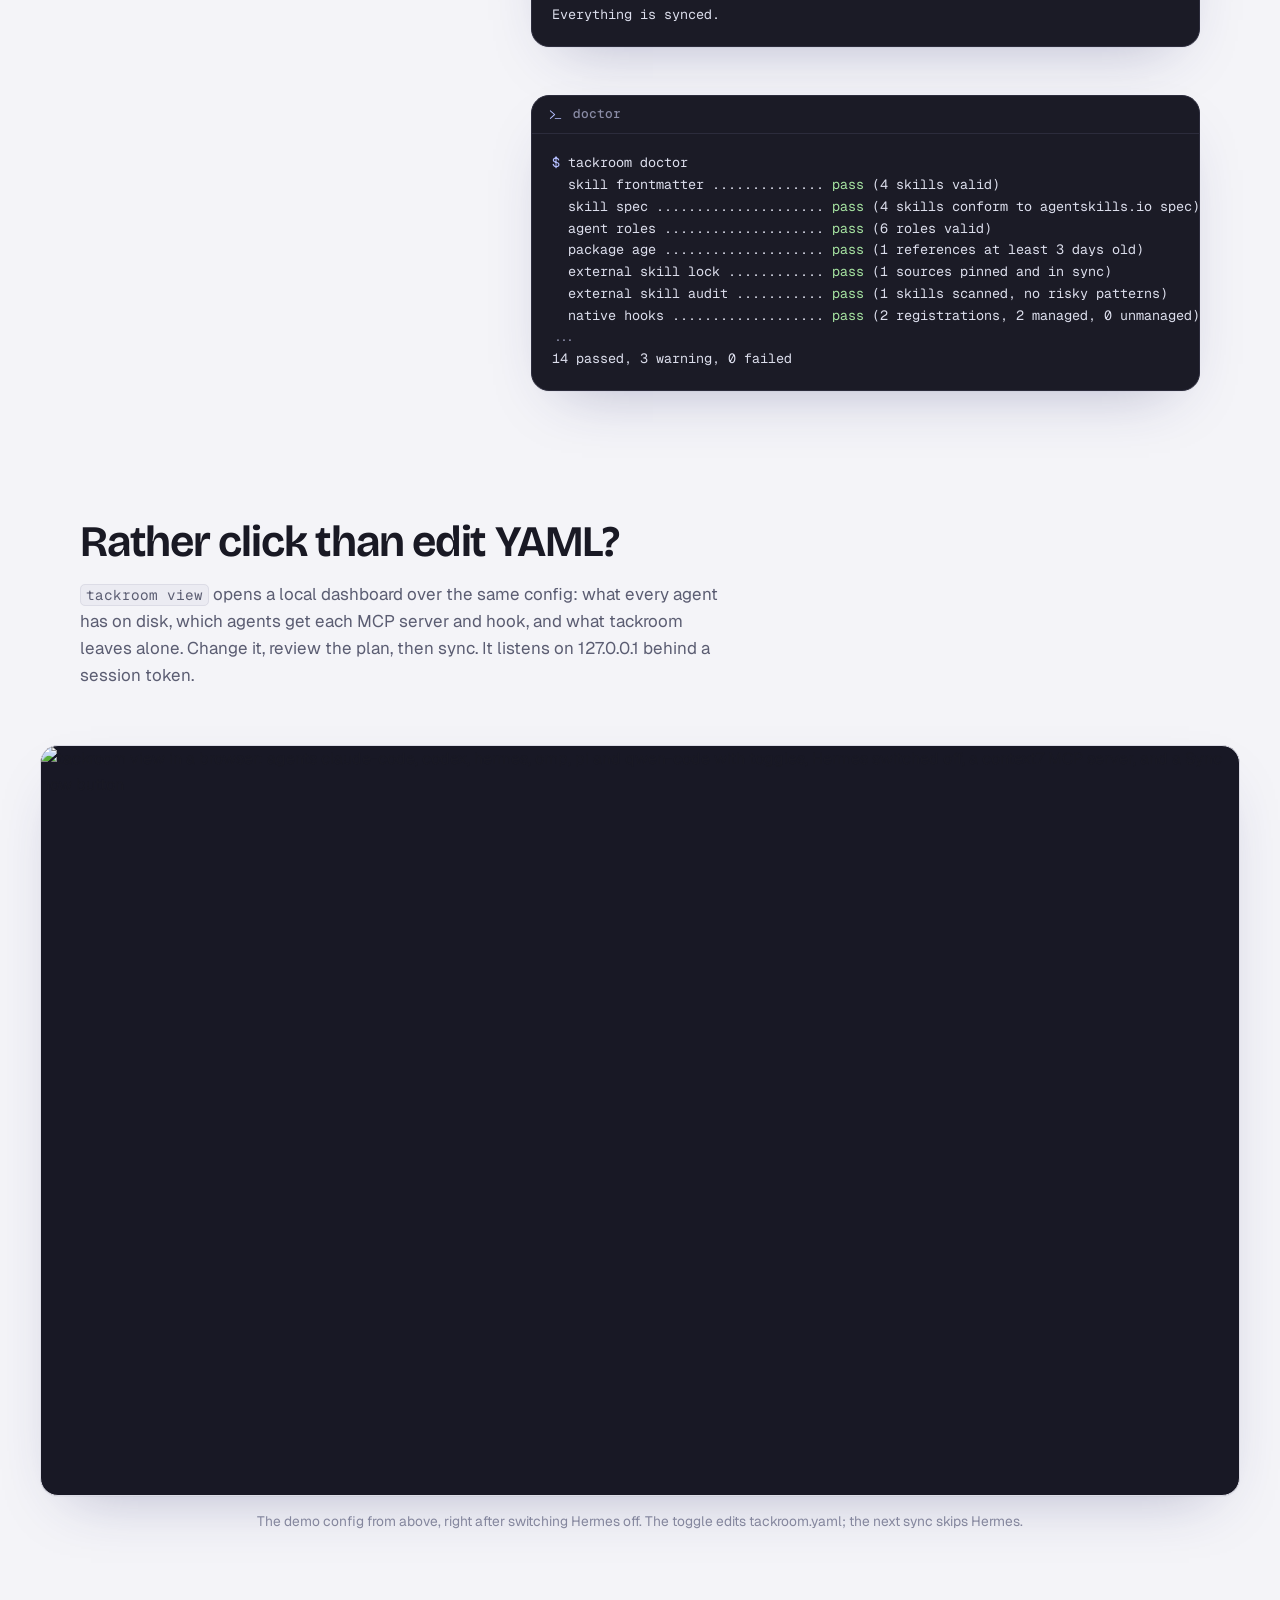
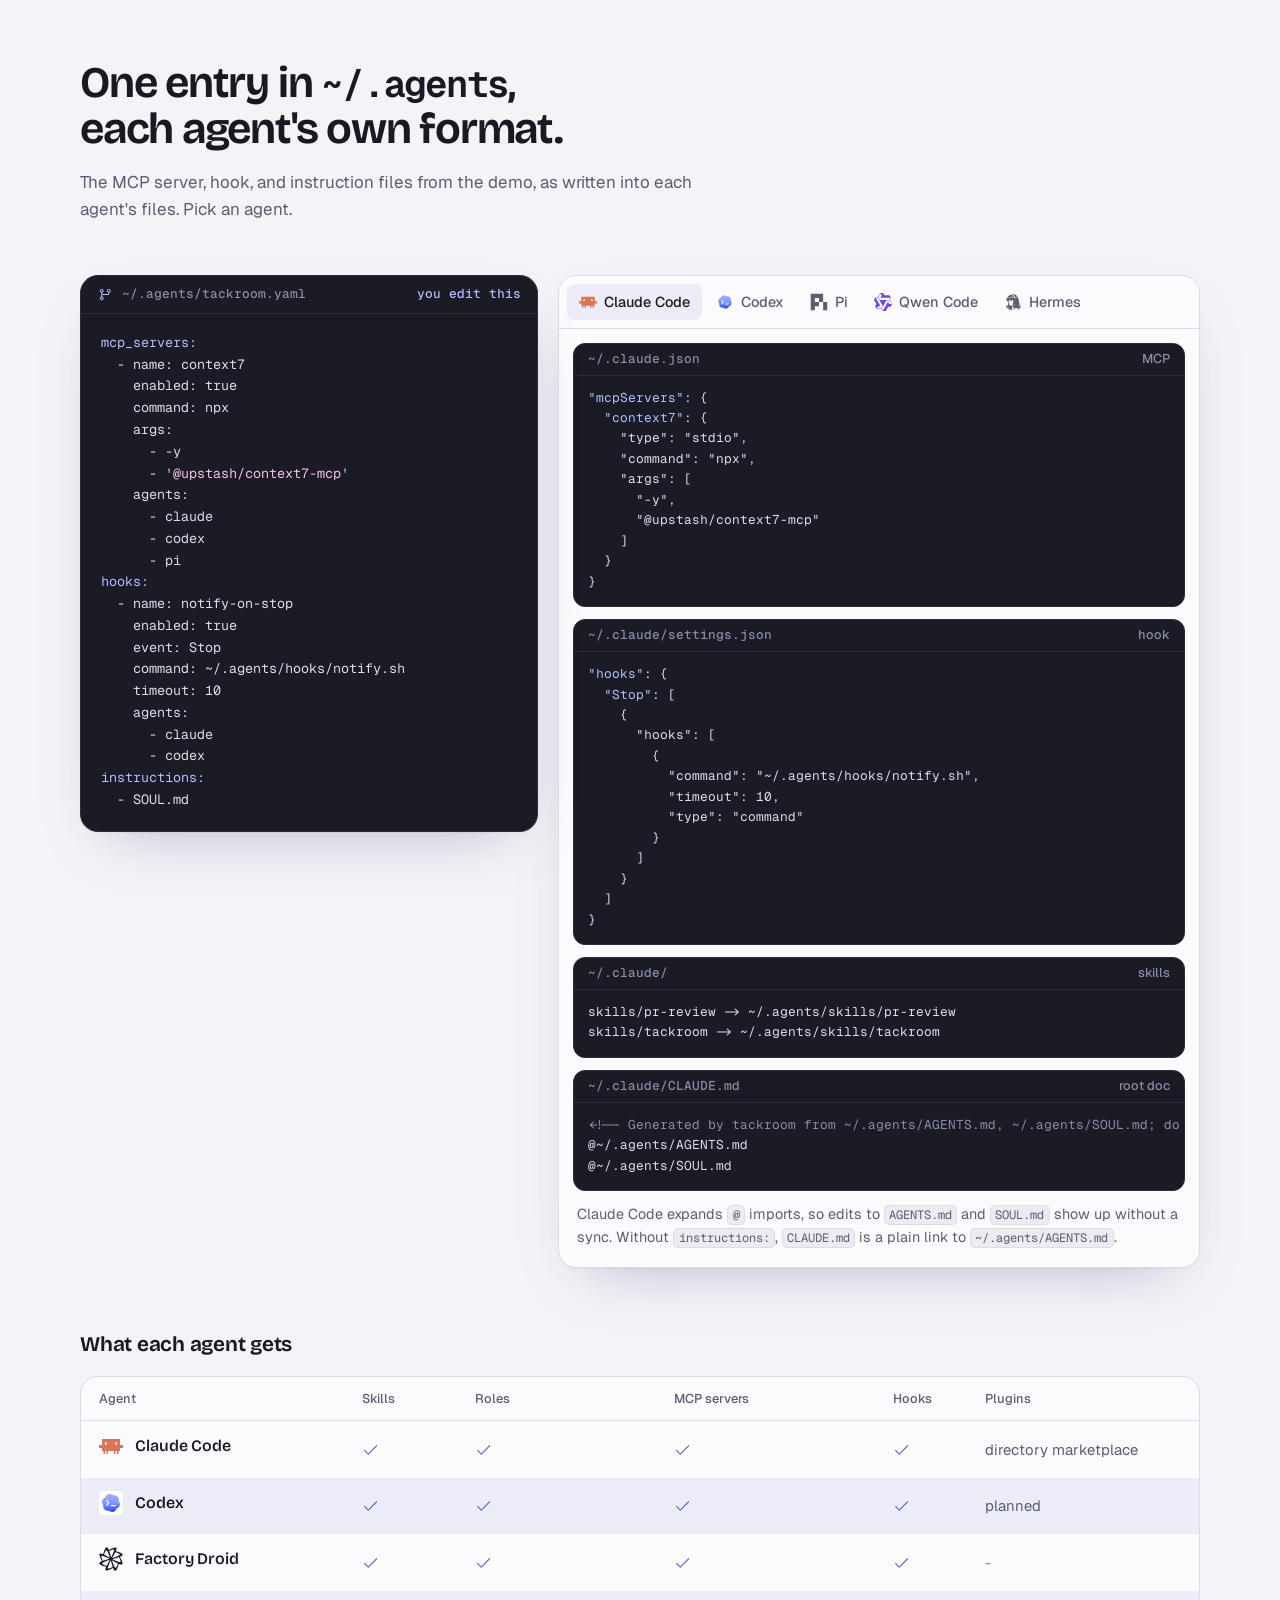
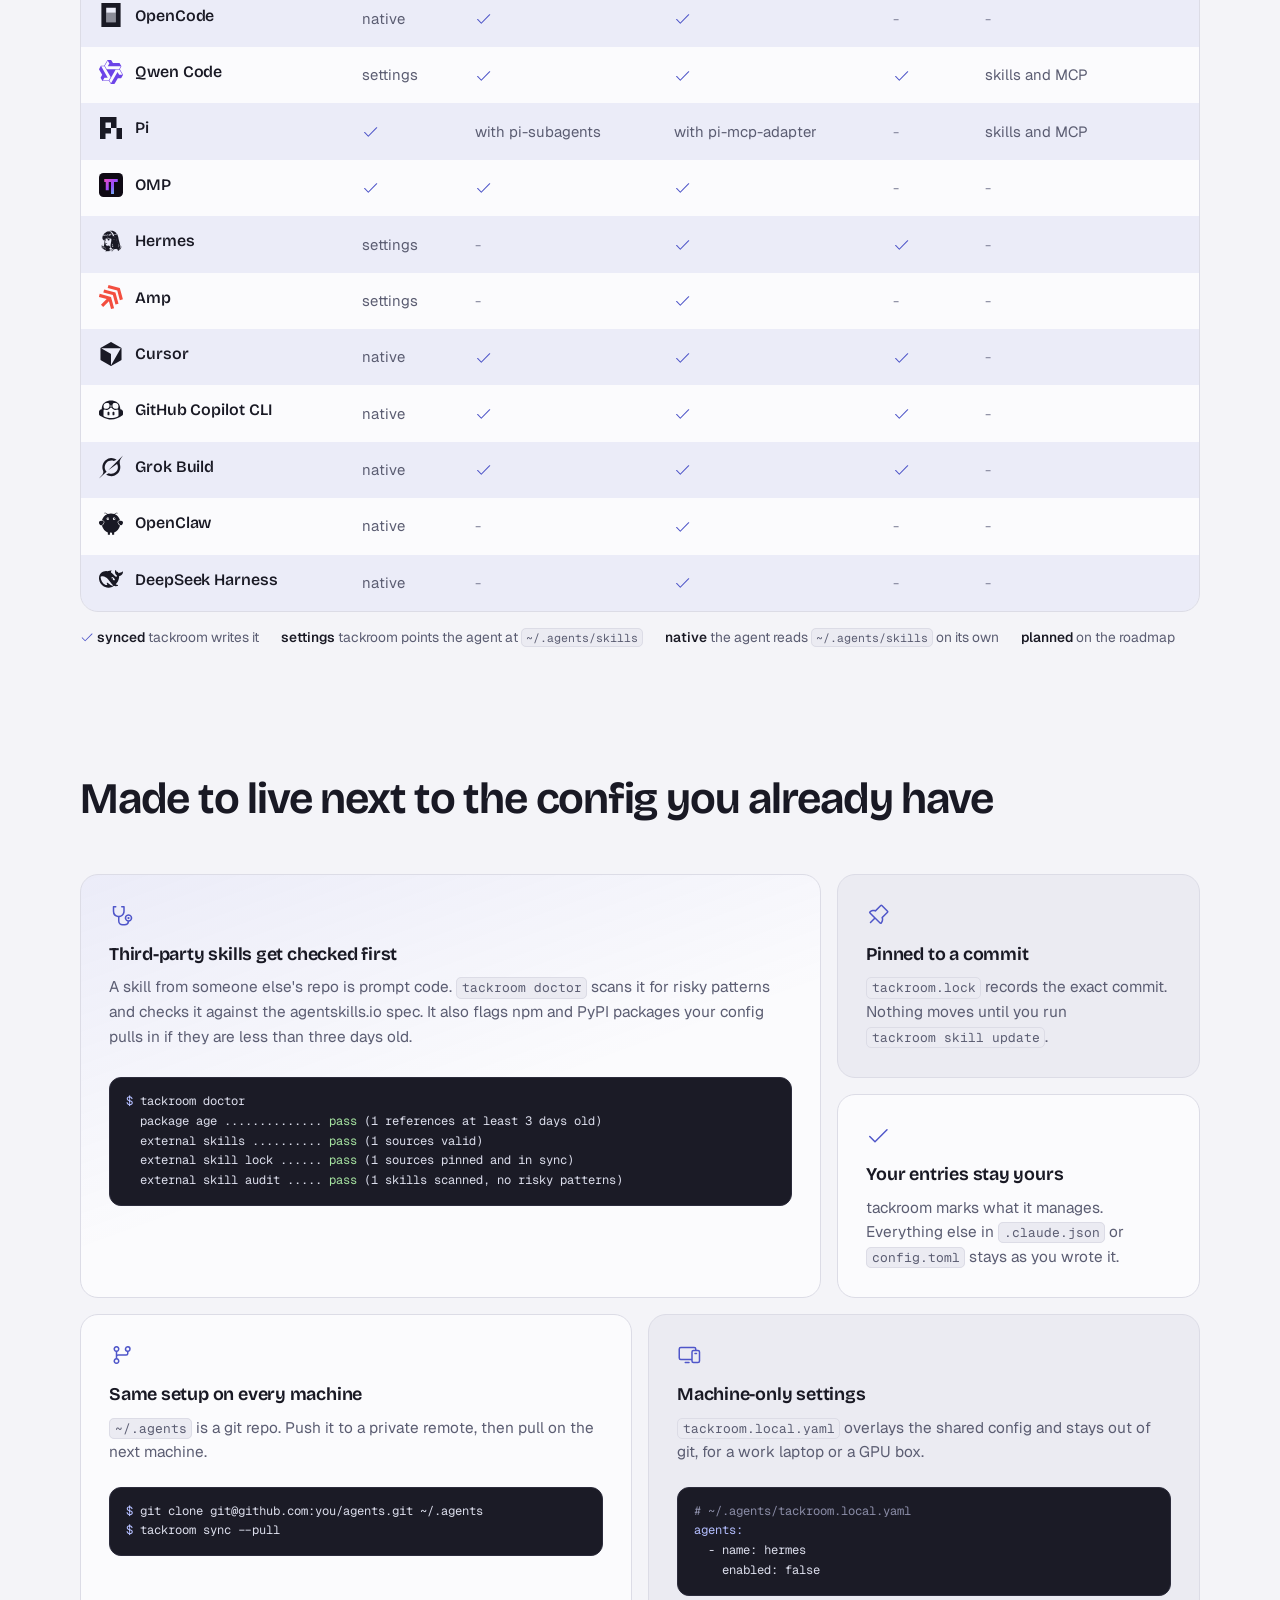
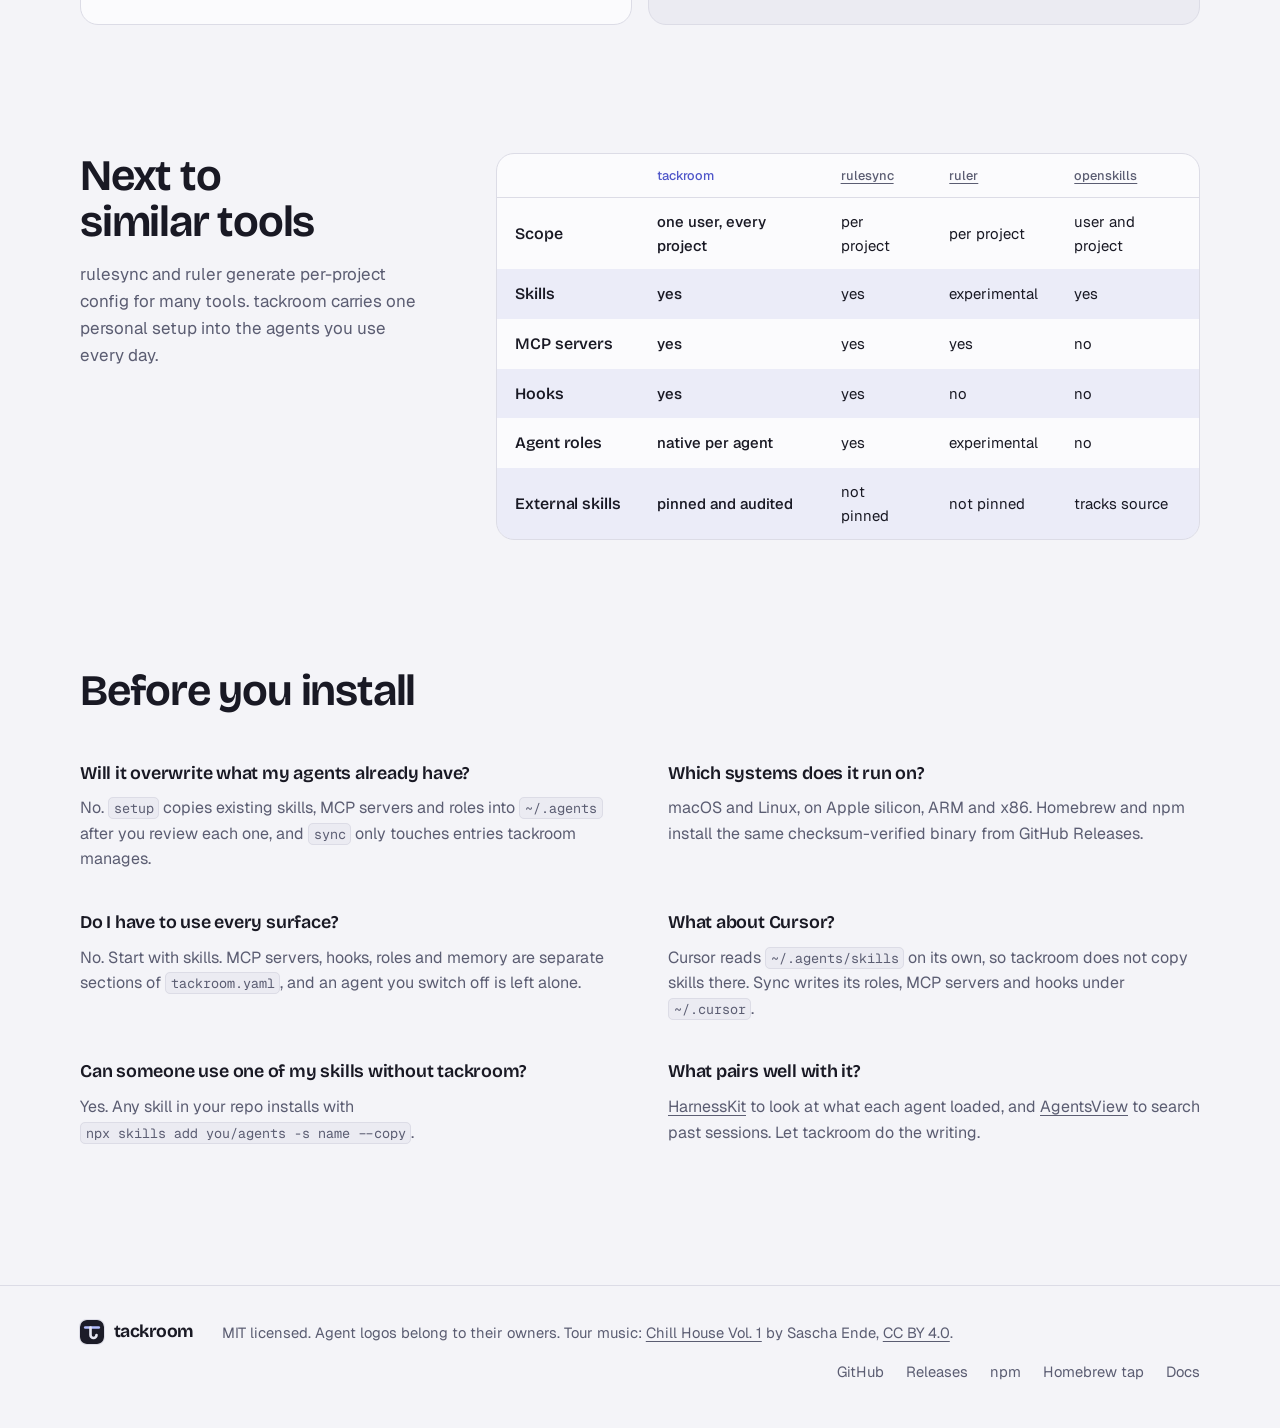
==== commit bd87fca0: "Carry extra instruction files in every root doc; Hermes and OMP root docs (#214)" ====
--- a/docs/site/index.html
+++ b/docs/site/index.html
@@ -422,8 +422,8 @@
       <li><svg class="ag-big" aria-hidden="true"><use href="#a-droid"/></svg><b>Factory Droid</b><span>skills, roles, MCP, hooks</span></li>
       <li><svg class="ag-big" aria-hidden="true"><use href="#a-qwen-code"/></svg><b>Qwen Code</b><span>skills, roles, MCP, hooks</span></li>
       <li><svg class="ag-big" aria-hidden="true"><use href="#a-opencode"/></svg><b>OpenCode</b><span>skills, roles, MCP</span></li>
-      <li><svg class="ag-big" aria-hidden="true"><use href="#a-pi"/></svg><b>Pi</b><span>skills, roles, MCP, hooks</span></li>
-      <li><svg class="ag-big" aria-hidden="true"><use href="#a-omp"/></svg><b>OMP</b><span>skills, roles, MCP, hooks</span></li>
+      <li><svg class="ag-big" aria-hidden="true"><use href="#a-pi"/></svg><b>Pi</b><span>skills, roles, MCP</span></li>
+      <li><svg class="ag-big" aria-hidden="true"><use href="#a-omp"/></svg><b>OMP</b><span>skills, roles, MCP</span></li>
       <li><svg class="ag-big" aria-hidden="true"><use href="#a-hermes"/></svg><b>Hermes</b><span>skills, MCP, hooks</span></li>
       <li><svg class="ag-big" aria-hidden="true"><use href="#a-amp"/></svg><b>Amp</b><span>skills, MCP</span></li>
       <li><svg class="ag-big" aria-hidden="true"><use href="#a-cursor"/></svg><b>Cursor</b><span>skills, roles, MCP, hooks</span></li>
@@ -565,7 +565,7 @@
     <section id="agents" aria-labelledby="agents-title">
       <div class="ex-head">
         <h2 id="agents-title">One entry in <code style="font-size:.86em;background:none;border:0;padding:0">~/.agents</code>, each agent's own format.</h2>
-        <p class="lead">The MCP server and hook from the demo, as written into each agent's files. Pick an agent.</p>
+        <p class="lead">The MCP server, hook, and instruction files from the demo, as written into each agent's files. Pick an agent.</p>
       </div>
       <div class="ex">
         <figure class="term ex-src">
@@ -589,7 +589,9 @@
     timeout: 10
     agents:
       - claude
-      - codex</pre>
+      - codex
+<span class="k">instructions:</span>
+  - SOUL.md</pre>
         </figure>
         <div class="ex-out">
           <div class="tabs" role="tablist" aria-label="Agent">
@@ -625,10 +627,14 @@
     }
   ]
 }</pre></div>
-            <div class="file"><div class="term-head">~/.claude/<span class="what">skills, root doc</span></div>
+            <div class="file"><div class="term-head">~/.claude/<span class="what">skills</span></div>
 <pre>skills/pr-review -&gt; ~/.agents/skills/pr-review
-skills/tackroom -&gt; ~/.agents/skills/tackroom
-CLAUDE.md       -&gt; ~/.agents/AGENTS.md</pre></div>
+skills/tackroom -&gt; ~/.agents/skills/tackroom</pre></div>
+            <div class="file"><div class="term-head">~/.claude/CLAUDE.md<span class="what">root doc</span></div>
+<pre><span class="c">&lt;!-- Generated by tackroom from ~/.agents/AGENTS.md, ~/.agents/SOUL.md; do not edit directly. --&gt;</span>
+@~/.agents/AGENTS.md
+@~/.agents/SOUL.md</pre></div>
+            <p class="ex-note">Claude Code expands <code>@</code> imports, so edits to <code>AGENTS.md</code> and <code>SOUL.md</code> show up without a sync. Without <code>instructions:</code>, <code>CLAUDE.md</code> is a plain link to <code>~/.agents/AGENTS.md</code>.</p>
           </div>
           <div class="ex-panel" role="tabpanel" id="p-codex" aria-labelledby="ag-codex" hidden>
             <div class="file"><div class="term-head">~/.codex/config.toml<span class="what">MCP</span></div>
@@ -666,10 +672,13 @@
     "command": "npx"
   }
 }</pre></div>
-            <div class="file"><div class="term-head">~/.pi/agent/<span class="what">skills, root doc</span></div>
-<pre>skills/pr-review -&gt; ~/.agents/skills/pr-review
-AGENTS.md       -&gt; ~/.agents/AGENTS.md</pre></div>
-            <p class="ex-note">Pi reads MCP servers and roles through the <code>pi-mcp-adapter</code> and <code>pi-subagents</code> packages, which tackroom can pin in Pi's settings. Pi hooks run as generated extension modules for session start and end only, so this demo's <code>Stop</code> hook went to Claude Code and Codex.</p>
+            <div class="file"><div class="term-head">~/.pi/agent/<span class="what">skills</span></div>
+<pre>skills/pr-review -&gt; ~/.agents/skills/pr-review</pre></div>
+            <div class="file"><div class="term-head">~/.pi/agent/AGENTS.md<span class="what">root doc</span></div>
+<pre><span class="c">&lt;!-- Generated by tackroom from ~/.agents/AGENTS.md, ~/.agents/SOUL.md; do not edit directly. --&gt;</span>
+
+<span class="c">(AGENTS.md, then SOUL.md)</span></pre></div>
+            <p class="ex-note">Pi reads one instructions file, so it gets a copy that <code>tackroom sync</code> rewrites when a source changes. Pi reads MCP servers and roles through the <code>pi-mcp-adapter</code> and <code>pi-subagents</code> packages, which tackroom can pin in Pi's settings. Pi has no managed hook surface yet, so this demo only sent the hook to Claude Code and Codex.</p>
           </div>
           <div class="ex-panel" role="tabpanel" id="p-qwen" aria-labelledby="ag-qwen" hidden>
             <div class="file"><div class="term-head">~/.qwen/settings.json<span class="what">skills</span></div>
@@ -680,8 +689,10 @@
     ]
   }
 }</pre></div>
-            <div class="file"><div class="term-head">~/.qwen/<span class="what">root doc</span></div>
-<pre>QWEN.md -&gt; ~/.agents/AGENTS.md</pre></div>
+            <div class="file"><div class="term-head">~/.qwen/QWEN.md<span class="what">root doc</span></div>
+<pre><span class="c">&lt;!-- Generated by tackroom from ~/.agents/AGENTS.md, ~/.agents/SOUL.md; do not edit directly. --&gt;</span>
+
+<span class="c">(AGENTS.md, then SOUL.md)</span></pre></div>
             <p class="ex-note">Qwen Code reads skills straight from <code>~/.agents/skills</code>, so tackroom only points its settings there. This demo did not target Qwen Code with the MCP server or hook.</p>
           </div>
           <div class="ex-panel" role="tabpanel" id="p-hermes" aria-labelledby="ag-hermes" hidden>
@@ -689,7 +700,11 @@
 <pre><span class="k">skills:</span>
     external_dirs:
         - ~/.agents/skills</pre></div>
-            <p class="ex-note">Hermes also takes MCP servers under <code>mcp_servers</code> and hooks in the same file when you target it.</p>
+            <div class="file"><div class="term-head">~/.hermes/SOUL.md<span class="what">root doc</span></div>
+<pre><span class="c">&lt;!-- Generated by tackroom from ~/.agents/AGENTS.md, ~/.agents/SOUL.md; do not edit directly. --&gt;</span>
+
+<span class="c">(AGENTS.md, then SOUL.md)</span></pre></div>
+            <p class="ex-note">Hermes has no global <code>AGENTS.md</code>; <code>SOUL.md</code> in its home is the one file it always loads, so the root doc goes there. Hermes also takes MCP servers under <code>mcp_servers</code> and hooks in the same file when you target it.</p>
           </div>
         </div>
       </div>
@@ -908,8 +923,8 @@
     ['Factory Droid', Y, Y, Y, Y, N],
     ['OpenCode', T('native'), Y, Y, N, N],
     ['Qwen Code', T('settings'), Y, Y, Y, T('skills and MCP')],
-    ['Pi', Y, T('with pi-subagents'), T('with pi-mcp-adapter'), T('session start, end'), T('skills and MCP')],
-    ['OMP', Y, Y, Y, T('session start, end'), N],
+    ['Pi', Y, T('with pi-subagents'), T('with pi-mcp-adapter'), N, T('skills and MCP')],
+    ['OMP', Y, Y, Y, N, N],
     ['Hermes', T('settings'), N, Y, Y, N],
     ['Amp', T('settings'), N, Y, N, N],
     ['Cursor', T('native'), Y, Y, Y, N],
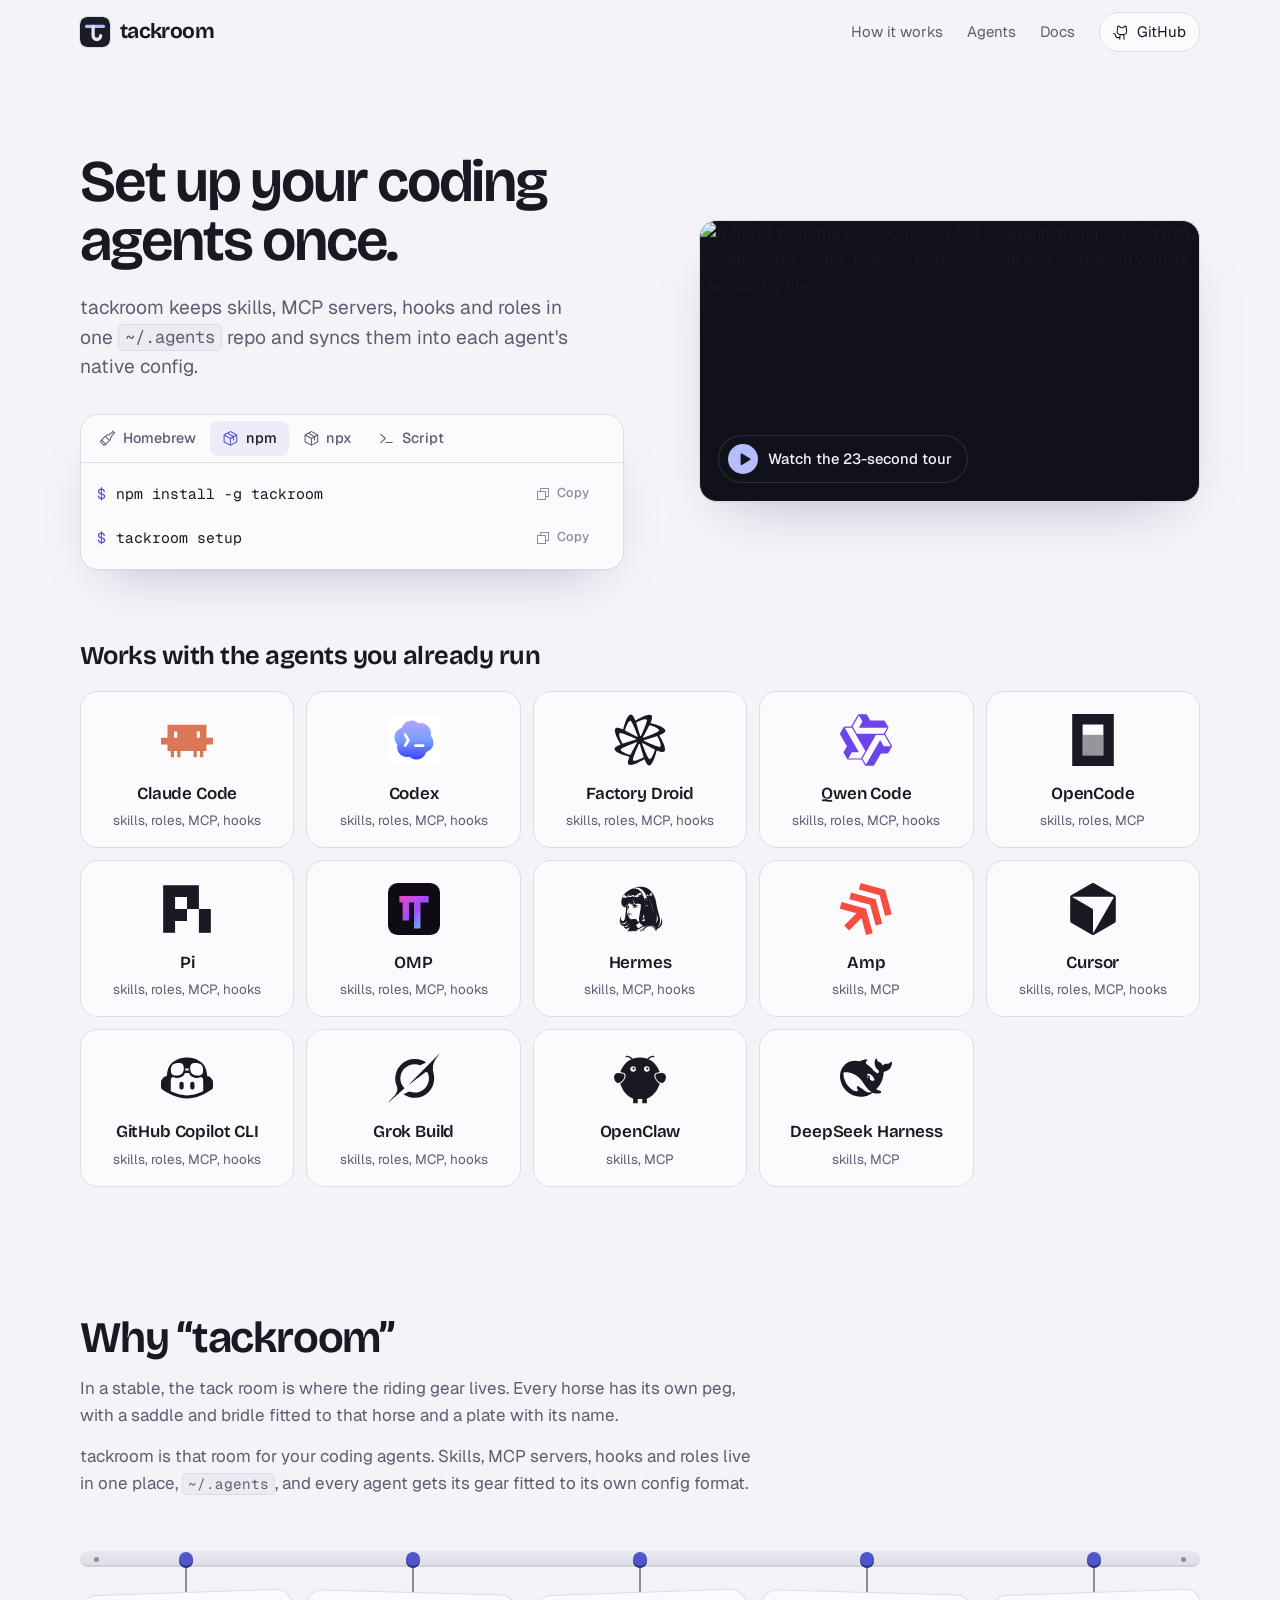
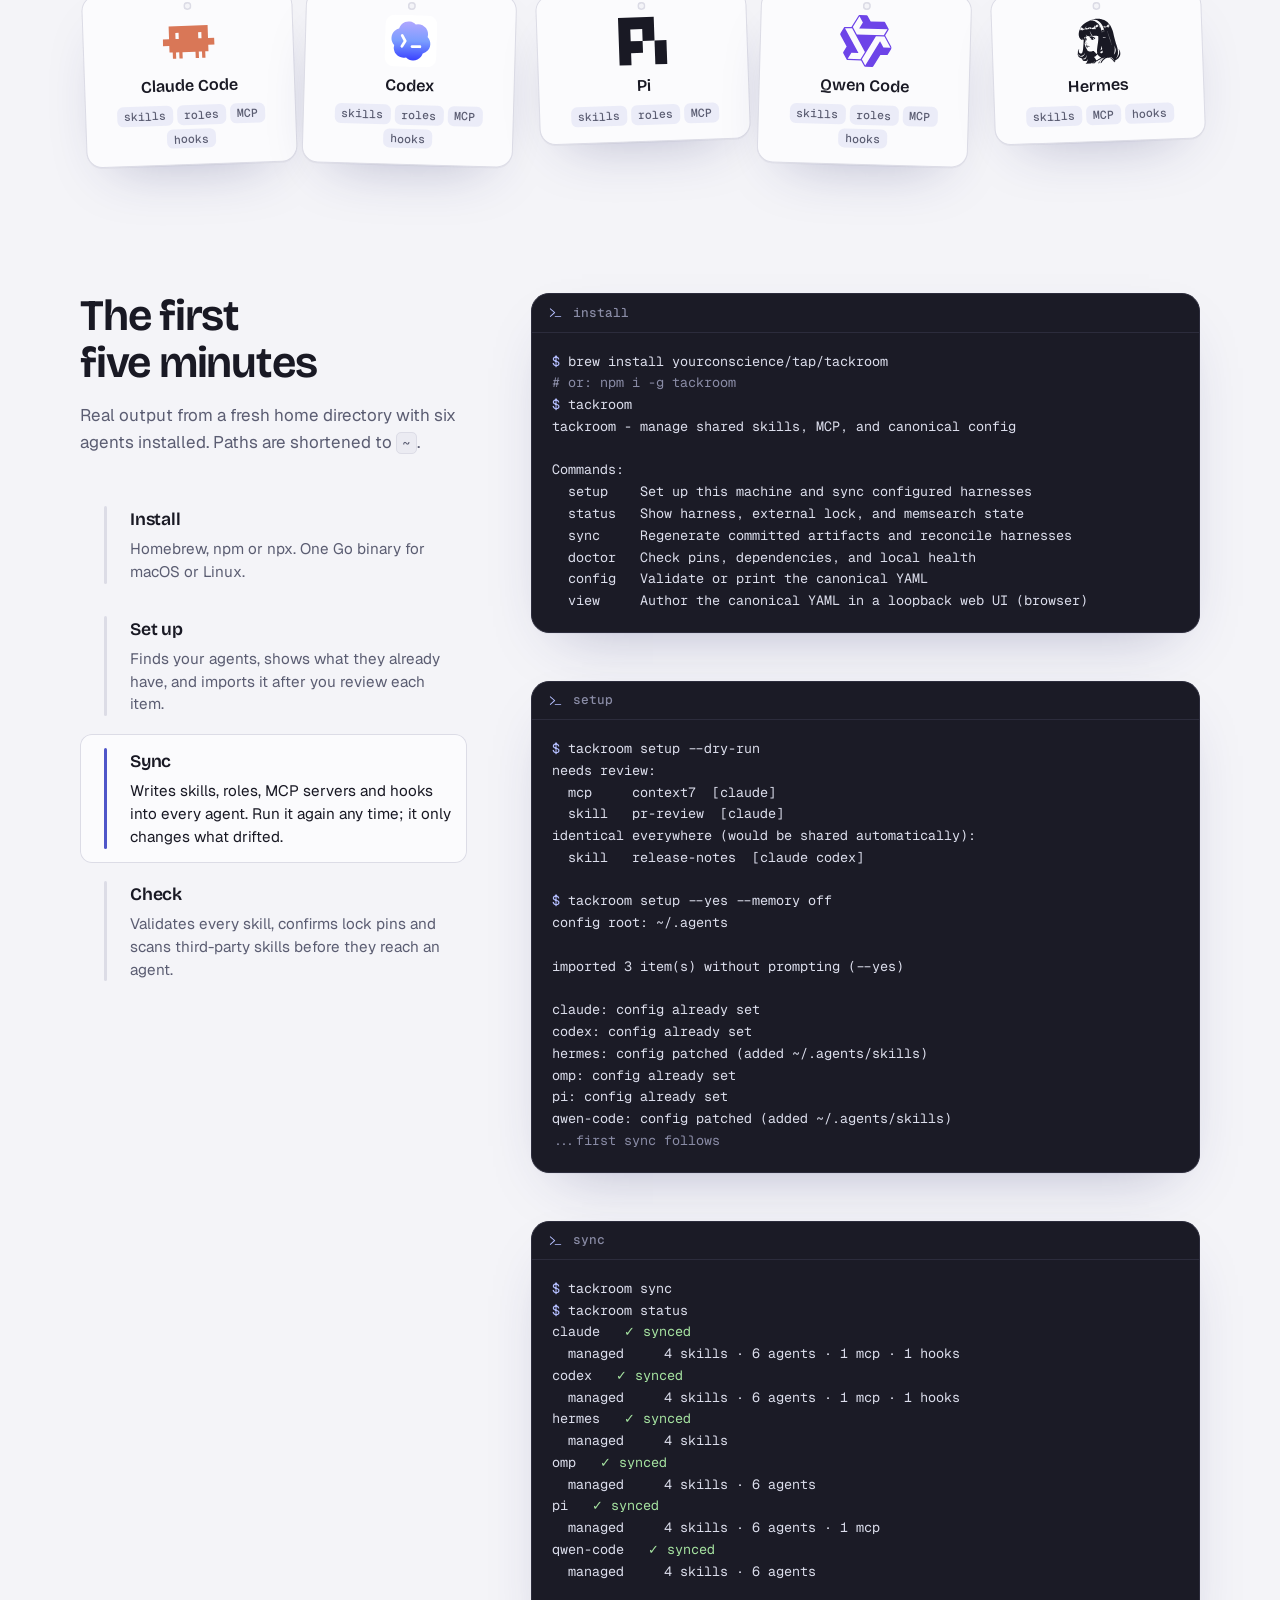
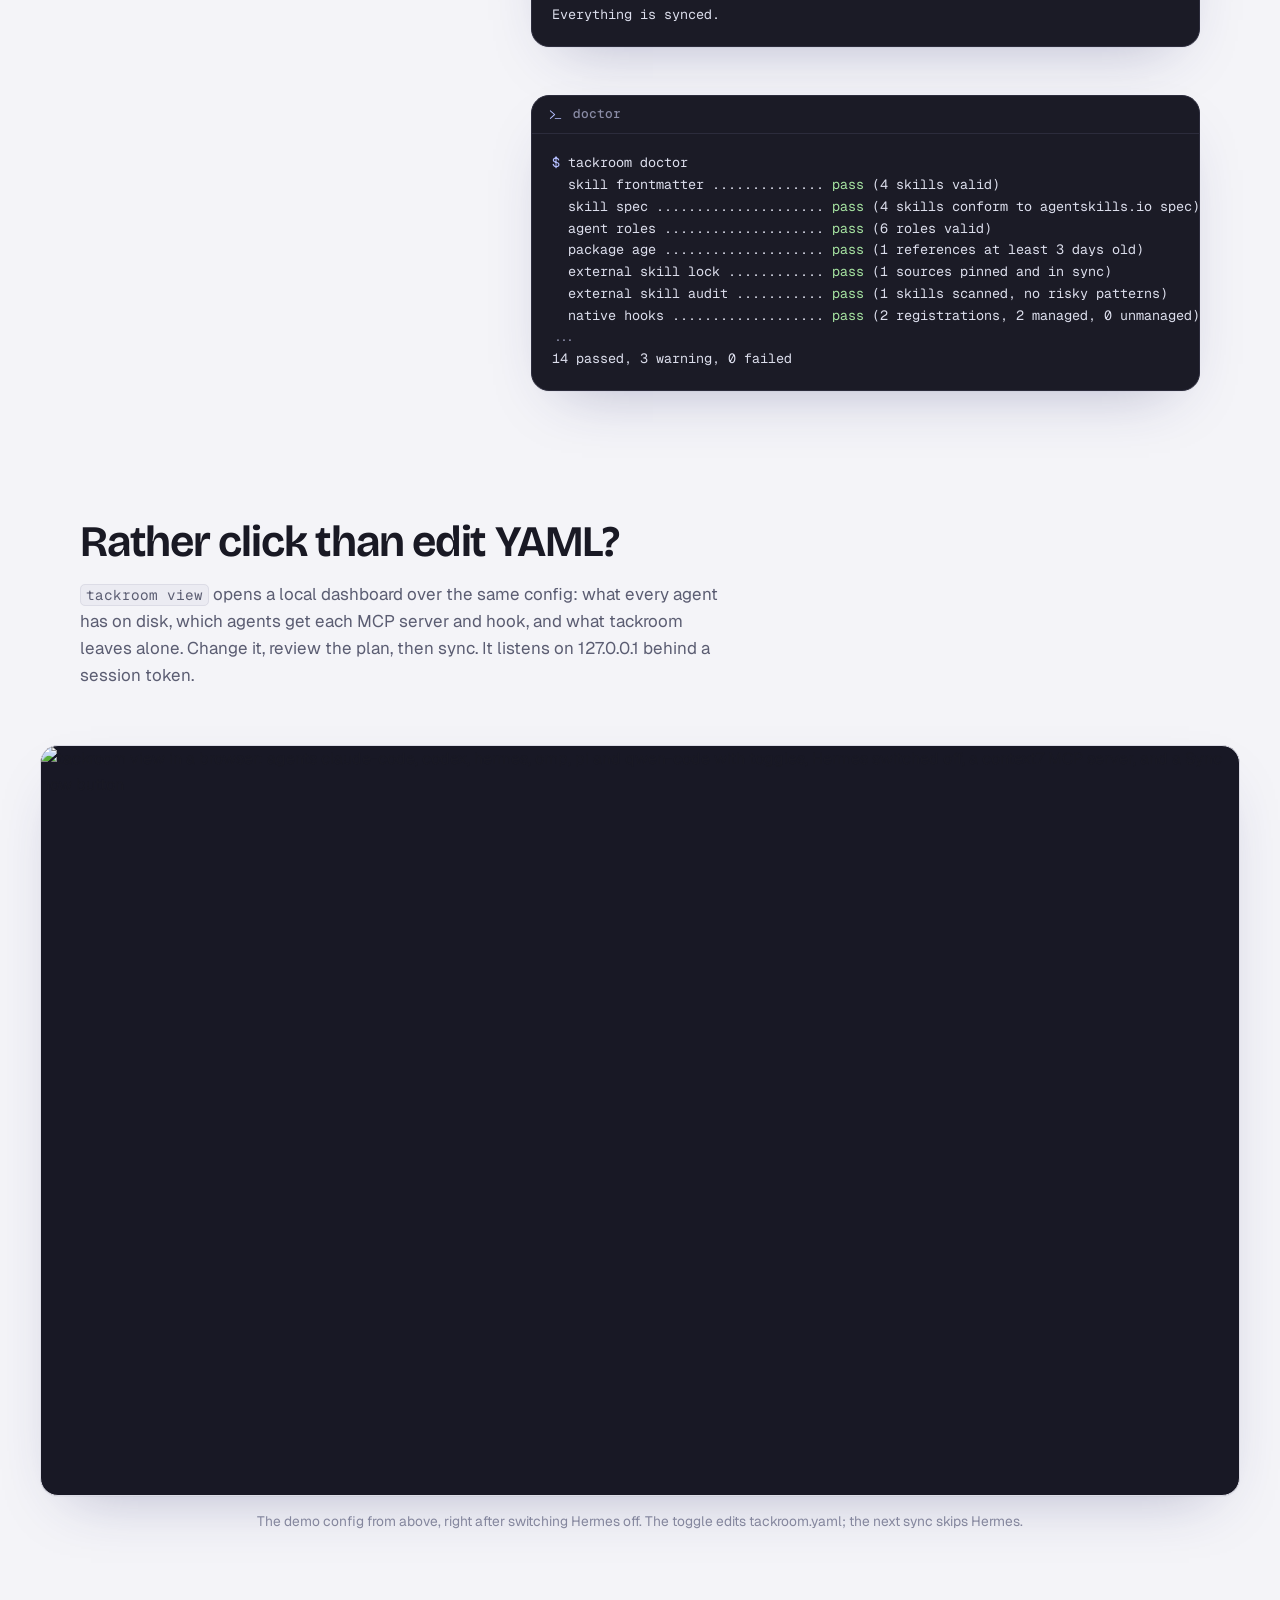
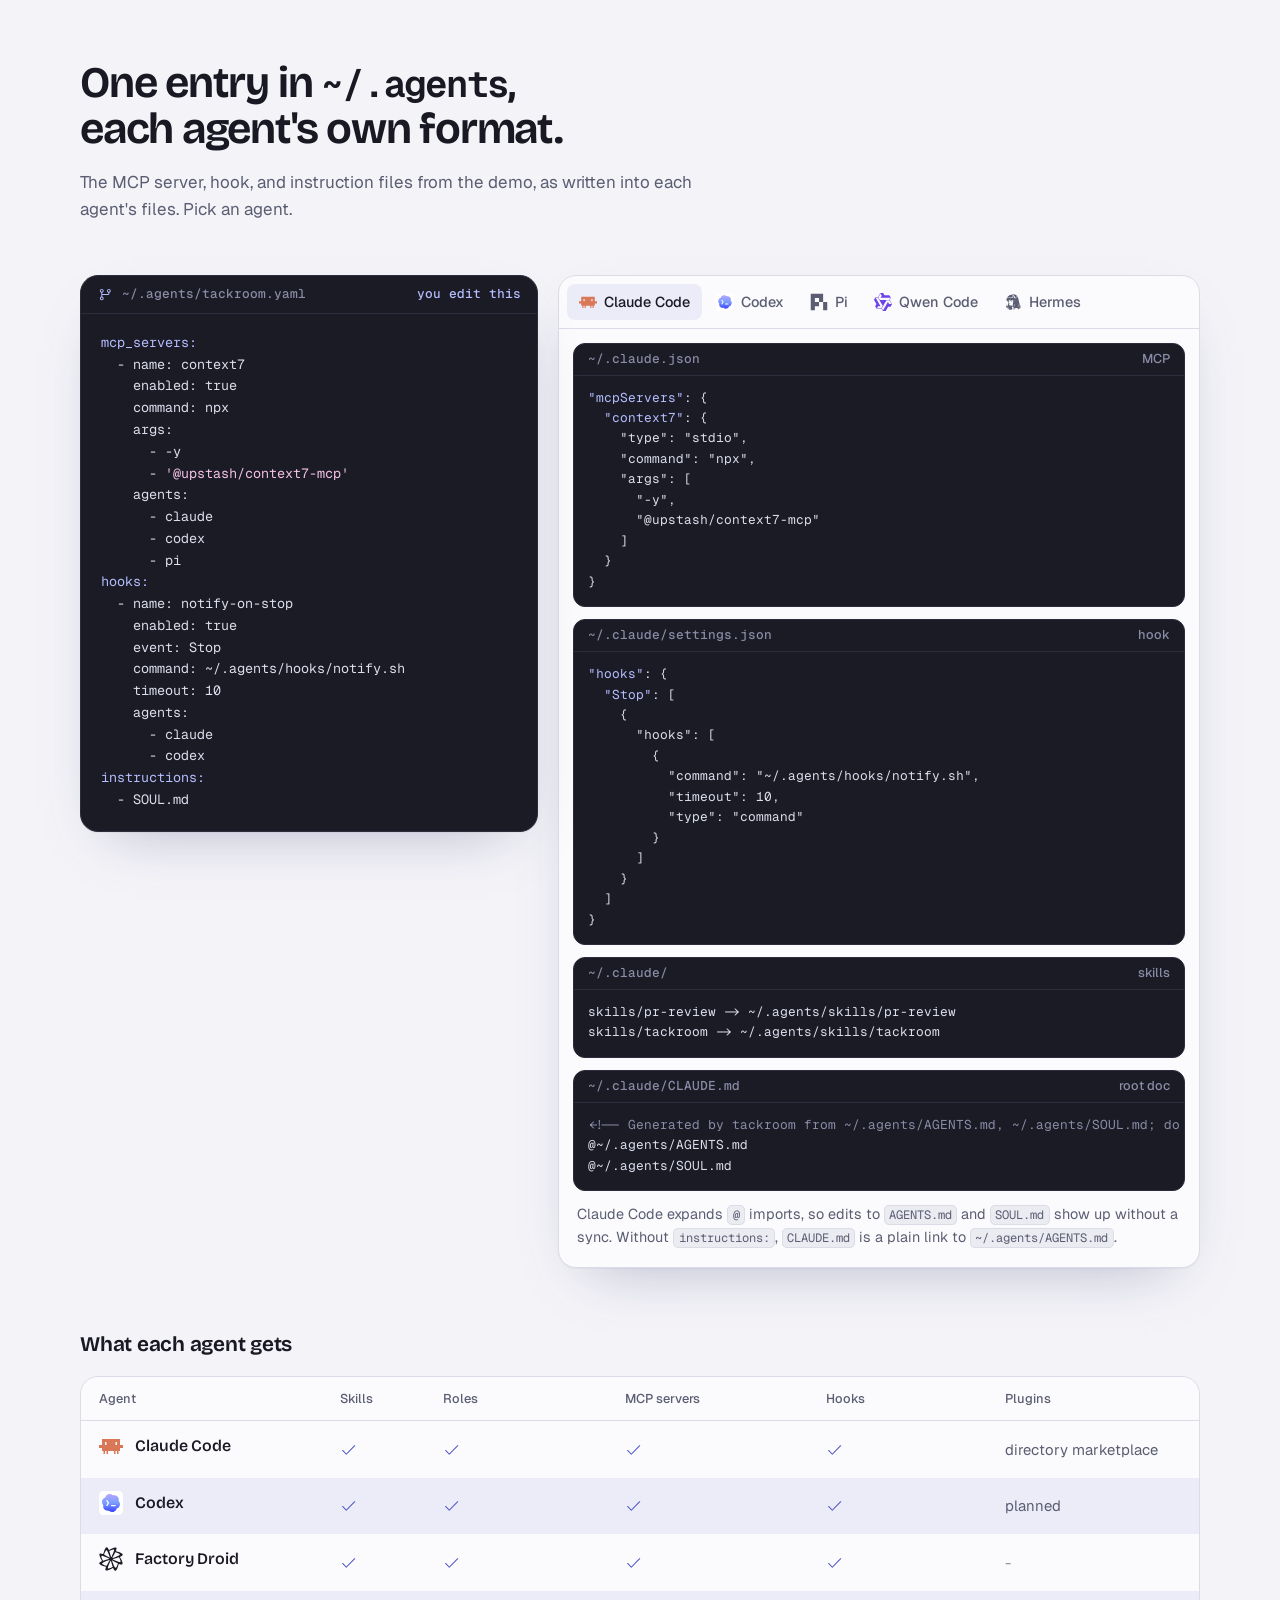
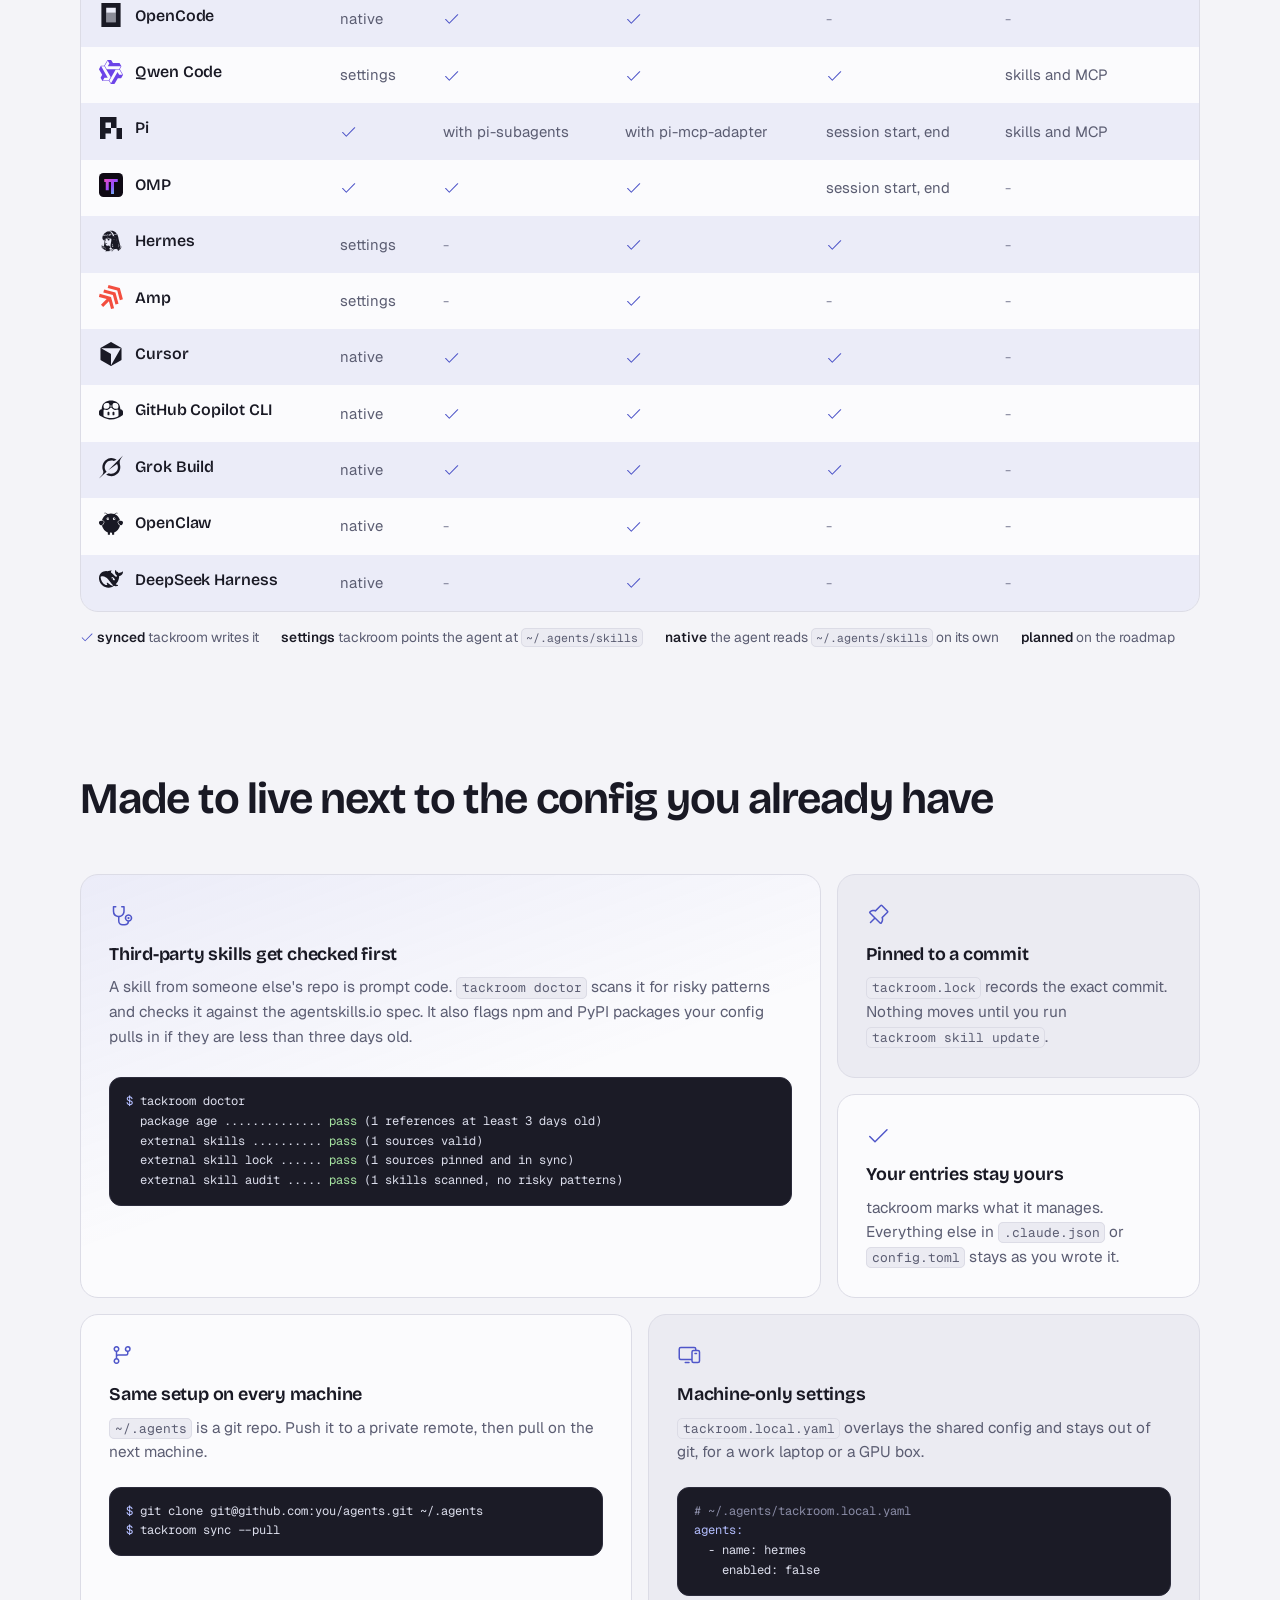
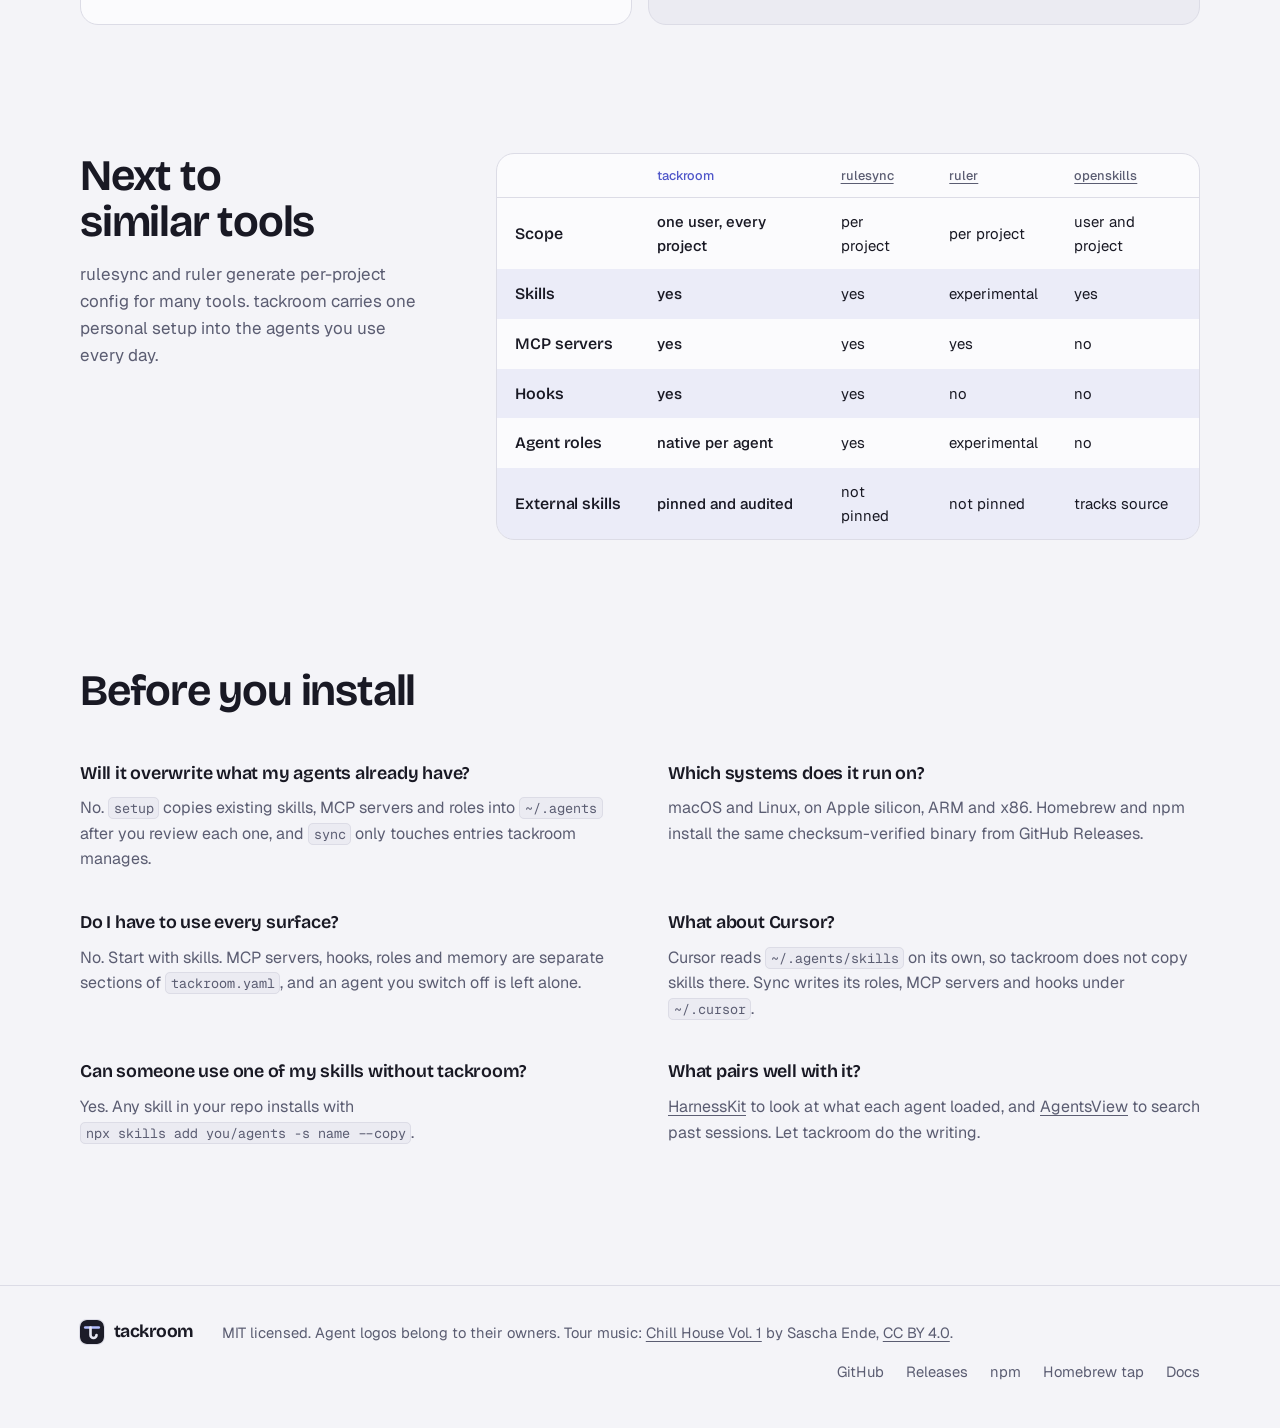
==== commit 6d020b7e: "Merge remote-tracking branch 'origin/main' into feat/pi-omp-hooks # Conflicts: #	docs/site/index.htm" ====
--- a/docs/site/index.html
+++ b/docs/site/index.html
@@ -422,8 +422,8 @@
       <li><svg class="ag-big" aria-hidden="true"><use href="#a-droid"/></svg><b>Factory Droid</b><span>skills, roles, MCP, hooks</span></li>
       <li><svg class="ag-big" aria-hidden="true"><use href="#a-qwen-code"/></svg><b>Qwen Code</b><span>skills, roles, MCP, hooks</span></li>
       <li><svg class="ag-big" aria-hidden="true"><use href="#a-opencode"/></svg><b>OpenCode</b><span>skills, roles, MCP</span></li>
-      <li><svg class="ag-big" aria-hidden="true"><use href="#a-pi"/></svg><b>Pi</b><span>skills, roles, MCP</span></li>
-      <li><svg class="ag-big" aria-hidden="true"><use href="#a-omp"/></svg><b>OMP</b><span>skills, roles, MCP</span></li>
+      <li><svg class="ag-big" aria-hidden="true"><use href="#a-pi"/></svg><b>Pi</b><span>skills, roles, MCP, hooks</span></li>
+      <li><svg class="ag-big" aria-hidden="true"><use href="#a-omp"/></svg><b>OMP</b><span>skills, roles, MCP, hooks</span></li>
       <li><svg class="ag-big" aria-hidden="true"><use href="#a-hermes"/></svg><b>Hermes</b><span>skills, MCP, hooks</span></li>
       <li><svg class="ag-big" aria-hidden="true"><use href="#a-amp"/></svg><b>Amp</b><span>skills, MCP</span></li>
       <li><svg class="ag-big" aria-hidden="true"><use href="#a-cursor"/></svg><b>Cursor</b><span>skills, roles, MCP, hooks</span></li>
@@ -678,7 +678,7 @@
 <pre><span class="c">&lt;!-- Generated by tackroom from ~/.agents/AGENTS.md, ~/.agents/SOUL.md; do not edit directly. --&gt;</span>
 
 <span class="c">(AGENTS.md, then SOUL.md)</span></pre></div>
-            <p class="ex-note">Pi reads one instructions file, so it gets a copy that <code>tackroom sync</code> rewrites when a source changes. Pi reads MCP servers and roles through the <code>pi-mcp-adapter</code> and <code>pi-subagents</code> packages, which tackroom can pin in Pi's settings. Pi has no managed hook surface yet, so this demo only sent the hook to Claude Code and Codex.</p>
+            <p class="ex-note">Pi reads one instructions file, so it gets a copy that <code>tackroom sync</code> rewrites when a source changes. Pi reads MCP servers and roles through the <code>pi-mcp-adapter</code> and <code>pi-subagents</code> packages, which tackroom can pin in Pi's settings. Pi hooks run as generated extension modules for session start and end only, so this demo's <code>Stop</code> hook went to Claude Code and Codex.</p>
           </div>
           <div class="ex-panel" role="tabpanel" id="p-qwen" aria-labelledby="ag-qwen" hidden>
             <div class="file"><div class="term-head">~/.qwen/settings.json<span class="what">skills</span></div>
@@ -923,8 +923,8 @@
     ['Factory Droid', Y, Y, Y, Y, N],
     ['OpenCode', T('native'), Y, Y, N, N],
     ['Qwen Code', T('settings'), Y, Y, Y, T('skills and MCP')],
-    ['Pi', Y, T('with pi-subagents'), T('with pi-mcp-adapter'), N, T('skills and MCP')],
-    ['OMP', Y, Y, Y, N, N],
+    ['Pi', Y, T('with pi-subagents'), T('with pi-mcp-adapter'), T('session start, end'), T('skills and MCP')],
+    ['OMP', Y, Y, Y, T('session start, end'), N],
     ['Hermes', T('settings'), N, Y, Y, N],
     ['Amp', T('settings'), N, Y, N, N],
     ['Cursor', T('native'), Y, Y, Y, N],
